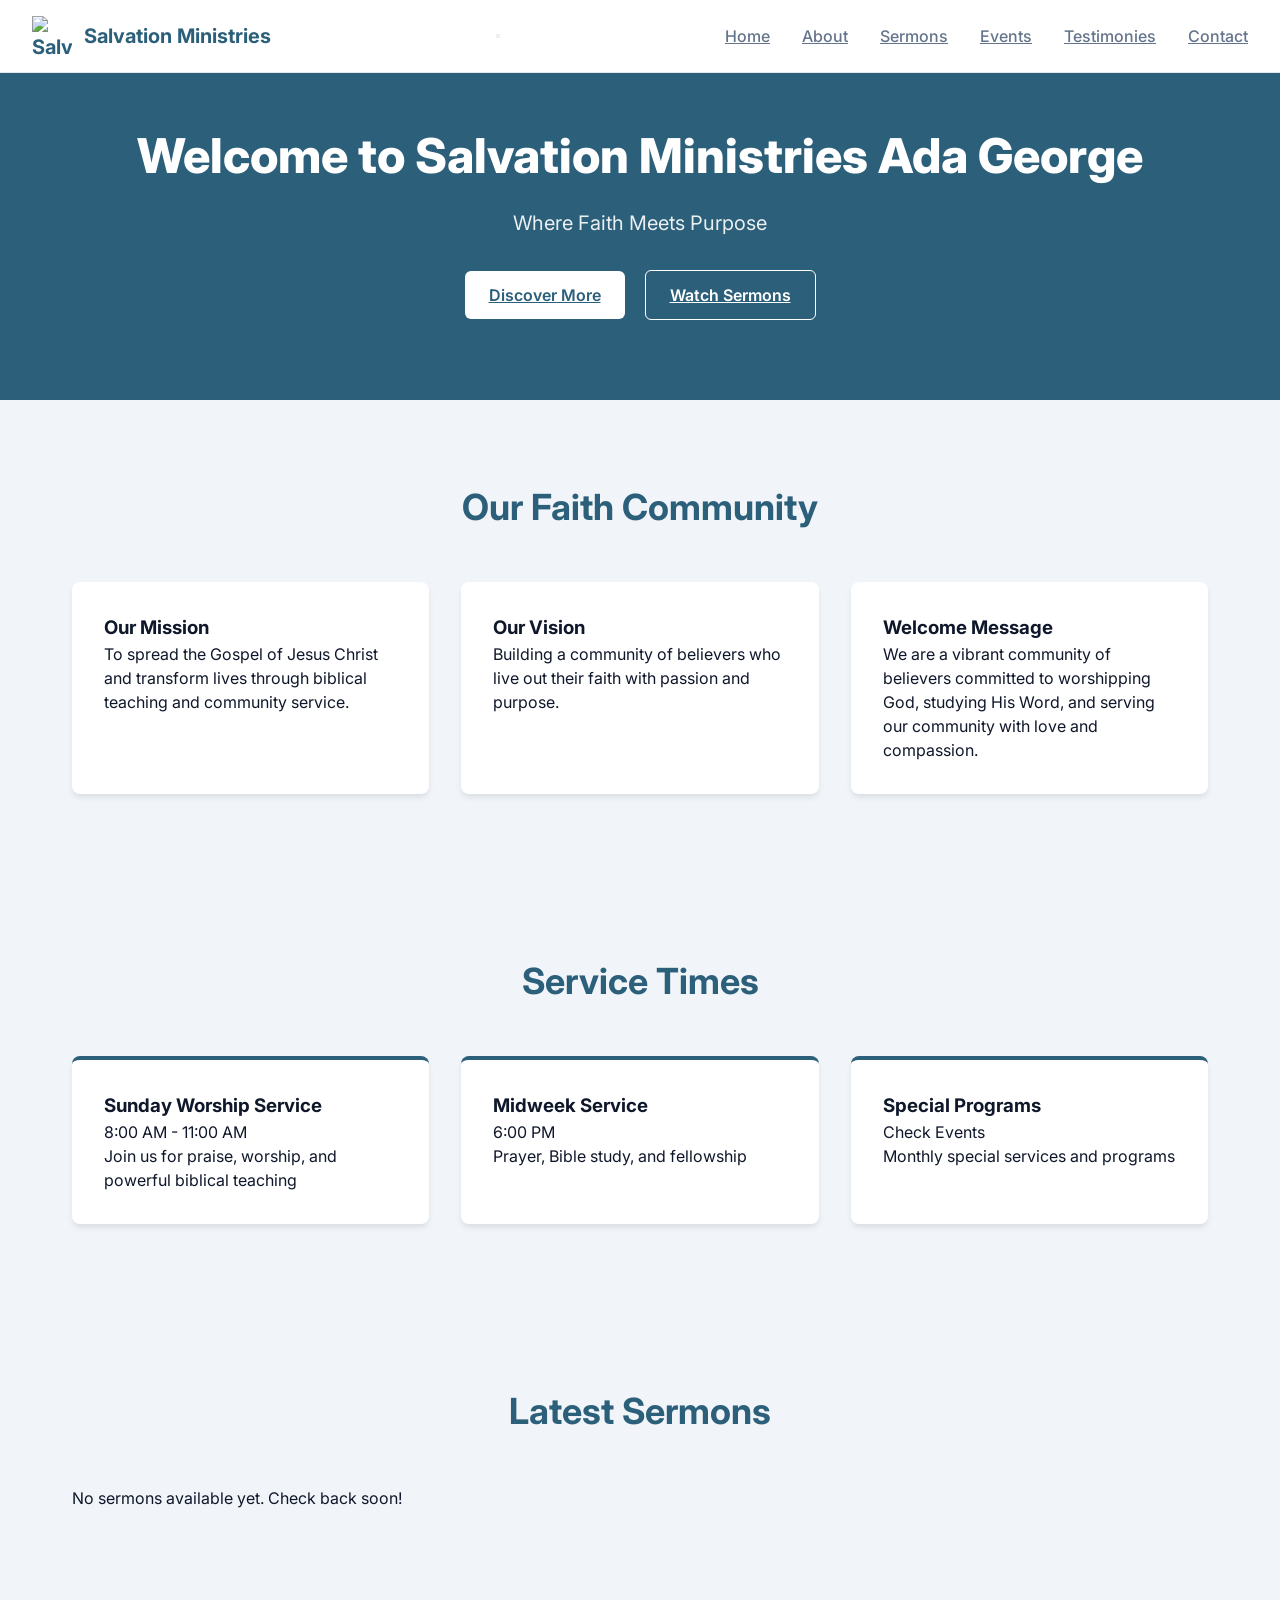
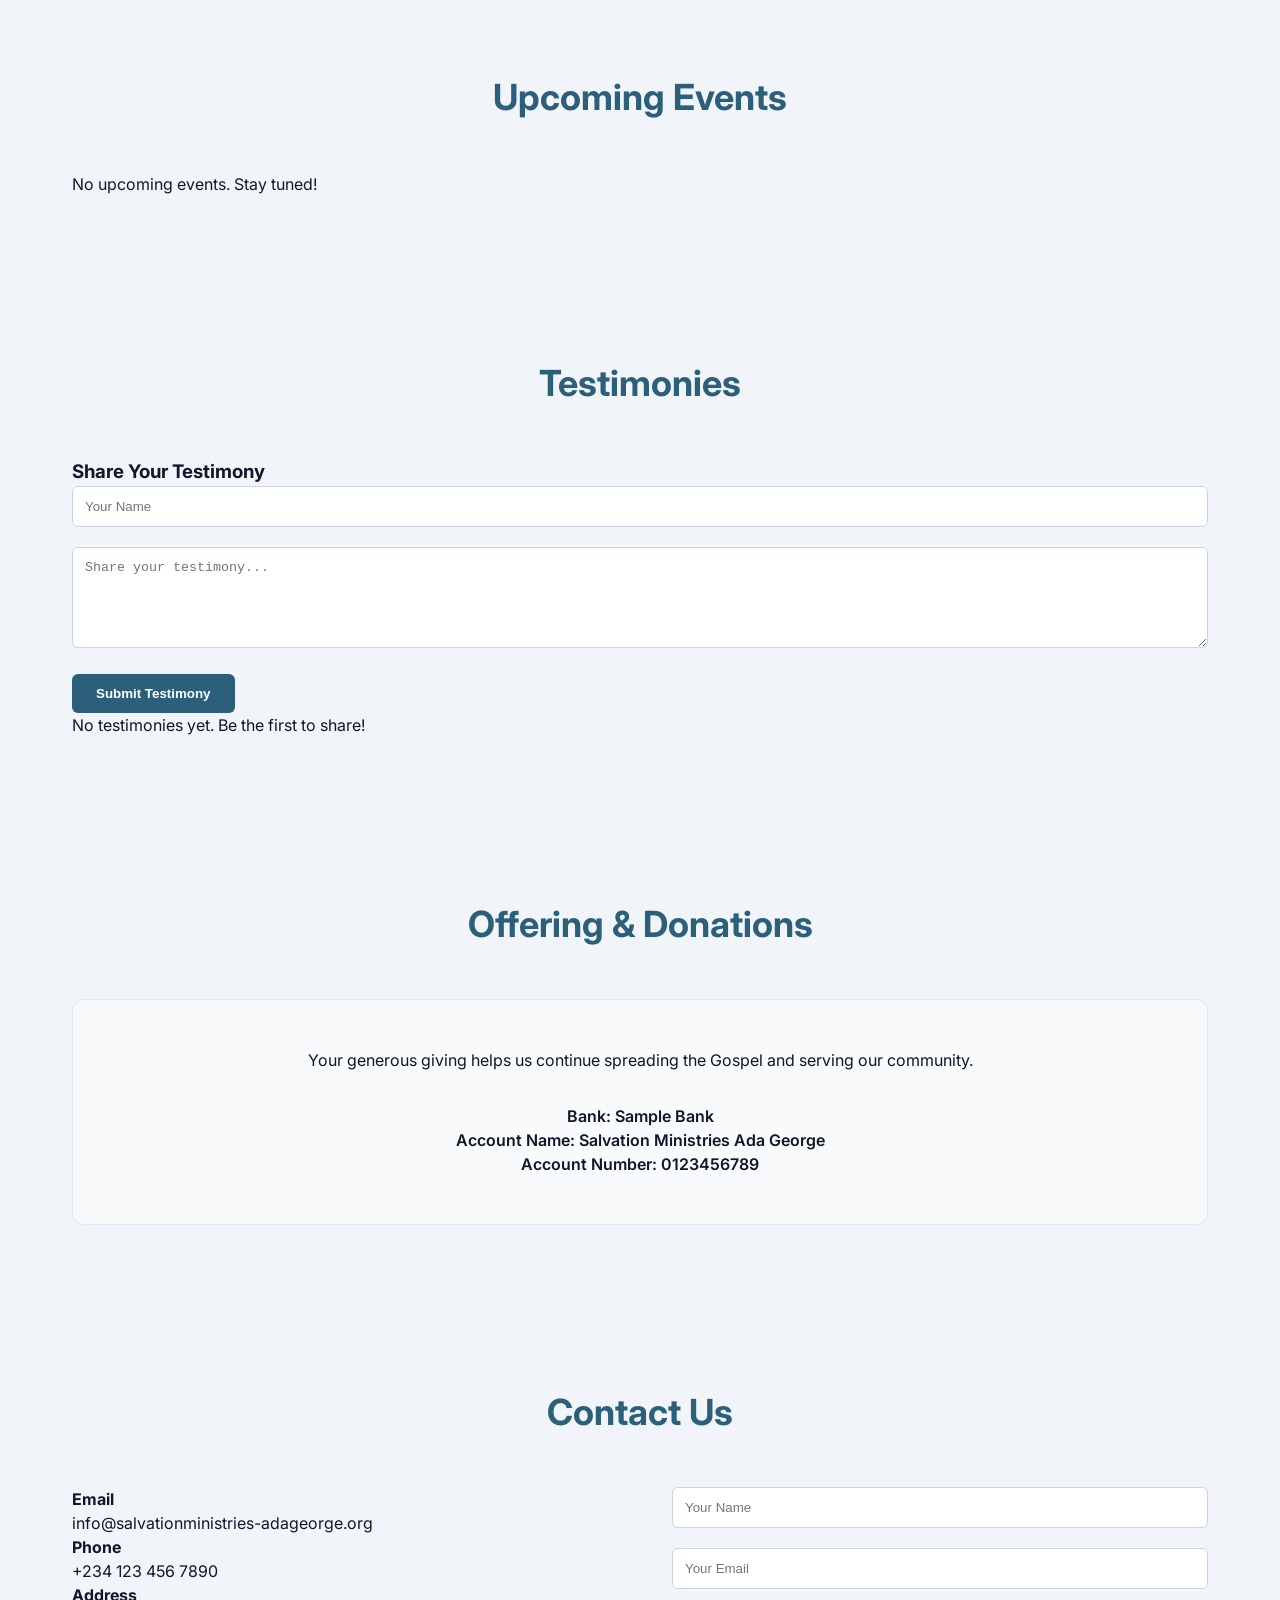
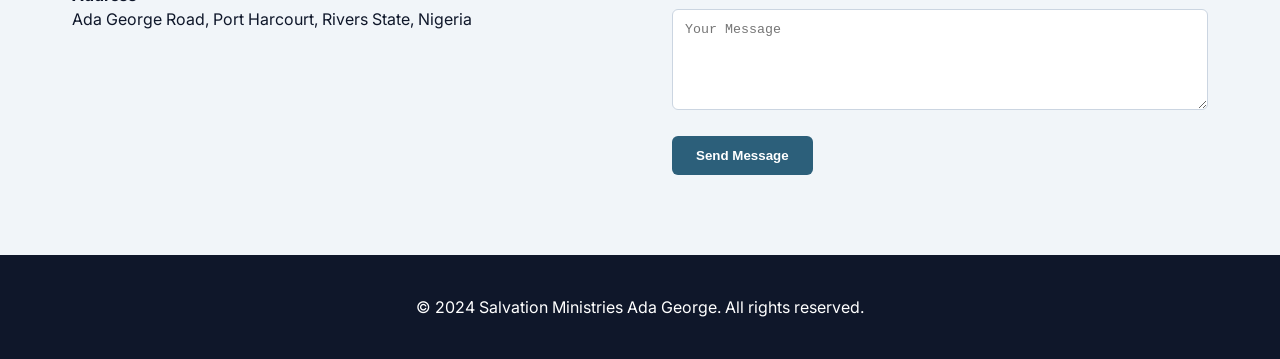
==== index.html @ 58d47867 "Add files via upload" ====
<!DOCTYPE html>
<html lang="en">
<head>
    <meta charset="UTF-8">
    <meta name="viewport" content="width=device-width, initial-scale=1.0">
    <title>Salvation Ministries Ada George</title>
    <link rel="icon" type="image/png" href="/mnt/user-data/uploads/1775217322747_image.png">
    <link rel="stylesheet" href="styles.css">
    <link rel="preconnect" href="https://fonts.googleapis.com">
    <link rel="preconnect" href="https://fonts.gstatic.com" crossorigin>
    <link href="https://fonts.googleapis.com/css2?family=Inter:wght@300;400;600;700;800;900&display=swap" rel="stylesheet">
</head>
<body>
    <!-- Navigation -->
    <nav class="navbar" id="navbar">
        <div class="nav-container">
            <div class="nav-logo">
                <img src="/mnt/user-data/uploads/1775217322747_image.png" alt="Salvation Ministries Logo">
                <span>Salvation Ministries</span>
            </div>
            <button class="nav-toggle" id="navToggle" aria-label="Toggle navigation">
                <span></span>
                <span></span>
                <span></span>
            </button>
            <ul class="nav-menu" id="navMenu">
                <li><a href="#home" class="nav-link">Home</a></li>
                <li><a href="#about" class="nav-link">About</a></li>
                <li><a href="#sermons" class="nav-link">Sermons</a></li>
                <li><a href="#events" class="nav-link">Events</a></li>
                <li><a href="#testimonies" class="nav-link">Testimonies</a></li>
                <li><a href="#contact" class="nav-link">Contact</a></li>
            </ul>
        </div>
    </nav>

    <!-- Hero Section -->
    <section class="hero" id="home">
        <div class="hero-content">
            <h1 class="hero-title" id="heroTitle">Welcome to Salvation Ministries Ada George</h1>
            <p class="hero-subtitle" id="heroSubtext">Where Faith Meets Purpose</p>
            <div class="hero-cta">
                <a href="#about" class="btn btn-primary">Discover More</a>
                <a href="#sermons" class="btn btn-secondary">Watch Sermons</a>
            </div>
        </div>
    </section>

    <!-- About Section -->
    <section class="about-section" id="about">
        <div class="container">
            <div class="section-header">
                <h2 class="section-title">Our Faith Community</h2>
            </div>
            <div class="about-grid">
                <div class="about-card">
                    <h3>Our Mission</h3>
                    <p id="missionText">To spread the Gospel of Jesus Christ and transform lives through biblical teaching and community service.</p>
                </div>
                <div class="about-card">
                    <h3>Our Vision</h3>
                    <p id="visionText">Building a community of believers who live out their faith with passion and purpose.</p>
                </div>
                <div class="about-card">
                    <h3>Welcome Message</h3>
                    <p id="welcomeText">We are a vibrant community of believers committed to worshipping God, studying His Word, and serving our community with love and compassion.</p>
                </div>
            </div>
        </div>
    </section>

    <!-- Service Times Section -->
    <section class="services-section">
        <div class="container">
            <div class="section-header">
                <h2 class="section-title">Service Times</h2>
            </div>
            <div class="services-grid">
                <div class="service-card" id="sundayService">
                    <h3 class="service-title">Sunday Worship Service</h3>
                    <div class="service-time">8:00 AM - 11:00 AM</div>
                    <p class="service-description">Join us for praise, worship, and powerful biblical teaching</p>
                </div>
                <div class="service-card" id="midweekService">
                    <h3 class="service-title">Midweek Service</h3>
                    <div class="service-time">6:00 PM</div>
                    <p class="service-description">Prayer, Bible study, and fellowship</p>
                </div>
                <div class="service-card" id="specialService">
                    <h3 class="service-title">Special Programs</h3>
                    <div class="service-time">Check Events</div>
                    <p class="service-description">Monthly special services and programs</p>
                </div>
            </div>
        </div>
    </section>

    <!-- Sermons Section -->
    <section class="sermons-section" id="sermons">
        <div class="container">
            <div class="section-header">
                <h2 class="section-title">Latest Sermons</h2>
            </div>
            <div class="sermons-grid" id="sermonsGrid">
                <div class="empty-state" id="sermonsEmpty">
                    <p>No sermons available yet. Check back soon!</p>
                </div>
            </div>
        </div>
    </section>

    <!-- Events Section -->
    <section class="events-section" id="events">
        <div class="container">
            <div class="section-header">
                <h2 class="section-title">Upcoming Events</h2>
            </div>
            <div class="events-grid" id="eventsGrid">
                <div class="empty-state" id="eventsEmpty">
                    <p>No upcoming events. Stay tuned!</p>
                </div>
            </div>
        </div>
    </section>

    <!-- Testimonies Section -->
    <section class="testimonies-section" id="testimonies">
        <div class="container">
            <div class="section-header">
                <h2 class="section-title">Testimonies</h2>
            </div>
            
            <div class="testimony-submit">
                <h3>Share Your Testimony</h3>
                <form id="testimonyForm" class="testimony-form">
                    <div class="form-group">
                        <input type="text" id="testimonyName" placeholder="Your Name" required>
                    </div>
                    <div class="form-group">
                        <textarea id="testimonyMessage" placeholder="Share your testimony..." rows="5" required></textarea>
                    </div>
                    <button type="submit" class="btn btn-primary" style="background: var(--primary-color); color: white;">Submit Testimony</button>
                </form>
                <div id="testimonyFeedback" class="form-feedback"></div>
            </div>

            <div class="testimonies-grid" id="testimoniesGrid">
                <div class="empty-state" id="testimoniesEmpty">
                    <p>No testimonies yet. Be the first to share!</p>
                </div>
            </div>
        </div>
    </section>

    <!-- Offering Section -->
    <section class="offering-section">
        <div class="container">
            <div class="section-header">
                <h2 class="section-title">Offering & Donations</h2>
            </div>
            <div class="offering-card">
                <p>Your generous giving helps us continue spreading the Gospel and serving our community.</p>
                <div id="offeringDetails" style="margin-top: 2rem; font-weight: 600;">
                    <p>Bank: <span id="offeringBank">Sample Bank</span></p>
                    <p>Account Name: <span id="offeringAccountName">Salvation Ministries Ada George</span></p>
                    <p>Account Number: <span id="offeringAccountNumber">0123456789</span></p>
                </div>
            </div>
        </div>
    </section>

    <!-- Contact Section -->
    <section class="contact-section" id="contact">
        <div class="container">
            <div class="section-header">
                <h2 class="section-title">Contact Us</h2>
            </div>
            <div class="contact-grid">
                <div class="contact-info">
                    <div class="contact-item">
                        <h4>Email</h4>
                        <p id="contactEmail">info@salvationministries-adageorge.org</p>
                    </div>
                    <div class="contact-item">
                        <h4>Phone</h4>
                        <p id="contactPhone">+234 123 456 7890</p>
                    </div>
                    <div class="contact-item">
                        <h4>Address</h4>
                        <p id="contactAddress">Ada George Road, Port Harcourt, Rivers State, Nigeria</p>
                    </div>
                </div>
                <div class="contact-form-wrapper">
                    <form id="contactForm" class="contact-form">
                        <div class="form-group">
                            <input type="text" id="contactName" placeholder="Your Name" required>
                        </div>
                        <div class="form-group">
                            <input type="email" id="contactEmailInput" placeholder="Your Email" required>
                        </div>
                        <div class="form-group">
                            <textarea id="contactMessage" placeholder="Your Message" rows="5" required></textarea>
                        </div>
                        <button type="submit" class="btn btn-primary" style="background: var(--primary-color); color: white;">Send Message</button>
                    </form>
                    <div id="contactFeedback" class="form-feedback"></div>
                </div>
            </div>
        </div>
    </section>

    <!-- Footer -->
    <footer class="footer">
        <div class="container">
            <p>&copy; 2024 Salvation Ministries Ada George. All rights reserved.</p>
        </div>
    </footer>

    <!-- Firebase SDK -->
    <script src="https://www.gstatic.com/firebasejs/9.22.0/firebase-app-compat.js"></script>
    <script src="https://www.gstatic.com/firebasejs/9.22.0/firebase-firestore-compat.js"></script>
    
    <!-- App Scripts -->
    <script src="firebase-config.js"></script>
    <script src="app.js"></script>
</body>
</html>
---- styles.css ----
/* ========================================
   Salvation Ministries Ada George - Modern Styles
   Clean, professional design with solid colors and clear typography
   ======================================== */

:root {
    --primary-color: #2c5f7a;
    --secondary-color: #d946ef;
    --accent-color: #6366f1;
    --text-dark: #0f172a;
    --text-light: #f8fafc;
    --bg-light: #f1f5f9;
    --bg-white: #ffffff;
    --bg-card: #ffffff;
    --shadow-sm: 0 1px 2px 0 rgba(0, 0, 0, 0.05);
    --shadow-md: 0 4px 6px -1px rgba(0, 0, 0, 0.1);
    --shadow-lg: 0 10px 15px -3px rgba(0, 0, 0, 0.1);
    --transition: all 0.2s ease-in-out;
    
    /* Typography */
    --font-display: 'Inter', sans-serif;
    --font-body: 'Inter', sans-serif;
    
    /* Spacing */
    --spacing-xs: 0.5rem;
    --spacing-sm: 1rem;
    --spacing-md: 1.5rem;
    --spacing-lg: 2rem;
    --spacing-xl: 3rem;
    --spacing-2xl: 4rem;
}

/* Dark Mode Variables */
body.dark-mode {
    --text-dark: #f8fafc;
    --text-light: #0f172a;
    --bg-light: #0f172a;
    --bg-white: #1e293b;
    --bg-card: #1e293b;
}

* {
    margin: 0;
    padding: 0;
    box-sizing: border-box;
}

html {
    scroll-behavior: smooth;
}

body {
    font-family: var(--font-body);
    color: var(--text-dark);
    background: var(--bg-light);
    line-height: 1.5;
}

.container {
    max-width: 1200px;
    margin: 0 auto;
    padding: 0 var(--spacing-lg);
}

/* Navigation */
.navbar {
    position: fixed;
    top: 0;
    left: 0;
    right: 0;
    background: var(--bg-white);
    border-bottom: 1px solid #e2e8f0;
    z-index: 1000;
}

.nav-container {
    display: flex;
    justify-content: space-between;
    align-items: center;
    padding: 1rem var(--spacing-lg);
}

.nav-logo {
    display: flex;
    align-items: center;
    gap: 0.75rem;
    font-weight: 700;
    font-size: 1.25rem;
    color: var(--primary-color);
}

.nav-logo img {
    width: 40px;
    height: 40px;
}

.nav-menu {
    display: flex;
    list-style: none;
    gap: 2rem;
}

.nav-link {
    font-weight: 500;
    color: #64748b;
    transition: var(--transition);
}

.nav-link:hover {
    color: var(--primary-color);
}

/* Hero Section */
.hero {
    padding: 120px 0 80px;
    background: var(--primary-color);
    color: white;
    text-align: center;
}

.hero-title {
    font-size: 3rem;
    font-weight: 800;
    margin-bottom: 1rem;
}

.hero-subtitle {
    font-size: 1.25rem;
    opacity: 0.9;
    margin-bottom: 2rem;
}

.btn {
    display: inline-block;
    padding: 0.75rem 1.5rem;
    border-radius: 6px;
    font-weight: 600;
    cursor: pointer;
    transition: var(--transition);
    border: none;
}

.btn-primary {
    background: white;
    color: var(--primary-color);
}

.btn-secondary {
    background: transparent;
    border: 1px solid white;
    color: white;
    margin-left: 1rem;
}

/* Sections */
section {
    padding: 80px 0;
}

.section-header {
    text-align: center;
    margin-bottom: 3rem;
}

.section-title {
    font-size: 2.25rem;
    font-weight: 700;
    color: var(--primary-color);
}

.about-grid, .services-grid, .sermons-grid, .events-grid, .testimonies-grid {
    display: grid;
    grid-template-columns: repeat(auto-fit, minmax(300px, 1fr));
    gap: 2rem;
}

.about-card, .service-card, .sermon-card, .event-card, .testimony-card {
    background: var(--bg-white);
    padding: 2rem;
    border-radius: 8px;
    box-shadow: var(--shadow-md);
}

.service-card {
    border-top: 4px solid var(--primary-color);
}

.sermon-video {
    position: relative;
    padding-bottom: 56.25%;
    height: 0;
    margin-bottom: 1rem;
}

.sermon-video iframe {
    position: absolute;
    top: 0;
    left: 0;
    width: 100%;
    height: 100%;
    border-radius: 4px;
}

.offering-card {
    background: #f8fafc;
    border: 1px solid #e2e8f0;
    padding: 3rem;
    border-radius: 12px;
    text-align: center;
}

.contact-grid {
    display: grid;
    grid-template-columns: 1fr 1fr;
    gap: 4rem;
}

.form-group {
    margin-bottom: 1.25rem;
}

.form-group input, .form-group textarea {
    width: 100%;
    padding: 0.75rem;
    border: 1px solid #cbd5e1;
    border-radius: 6px;
}

.footer {
    padding: 40px 0;
    background: #0f172a;
    color: white;
    text-align: center;
}

@media (max-width: 768px) {
    .contact-grid {
        grid-template-columns: 1fr;
    }
    .hero-title {
        font-size: 2rem;
    }
}
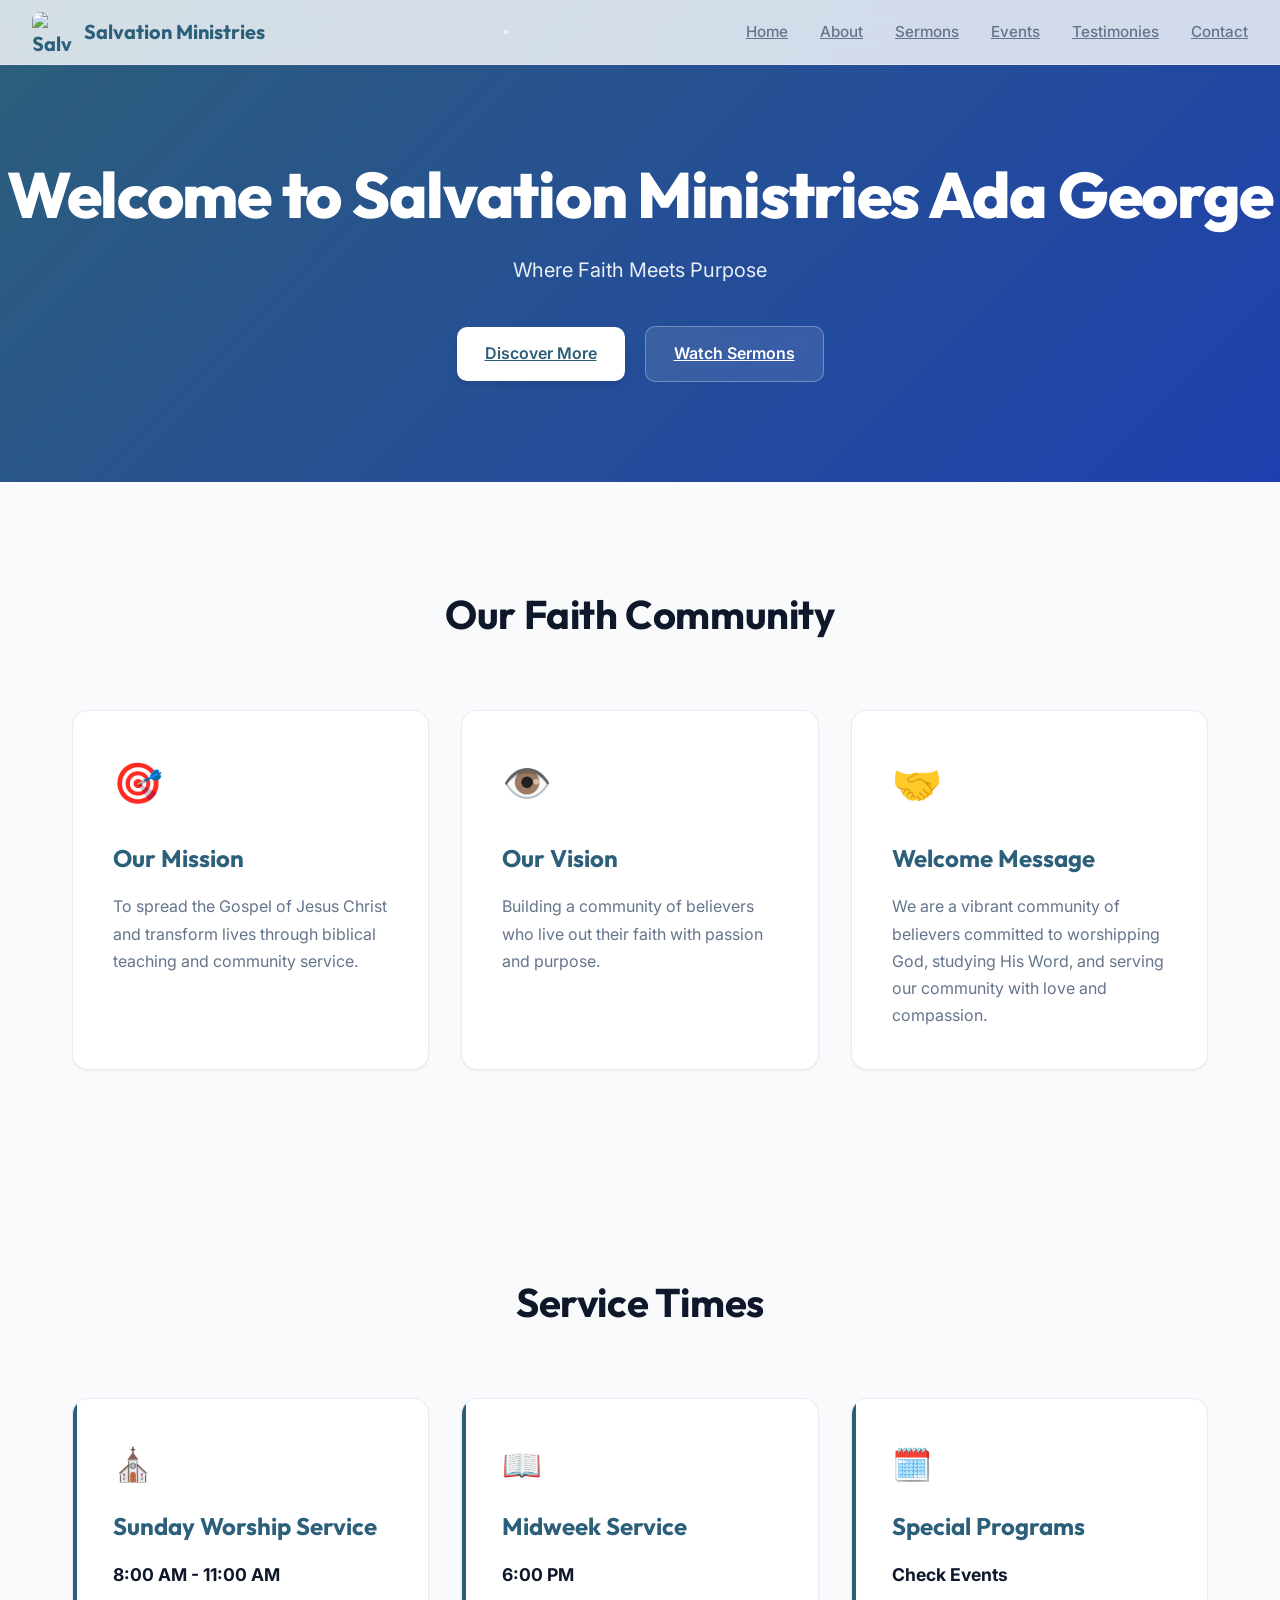
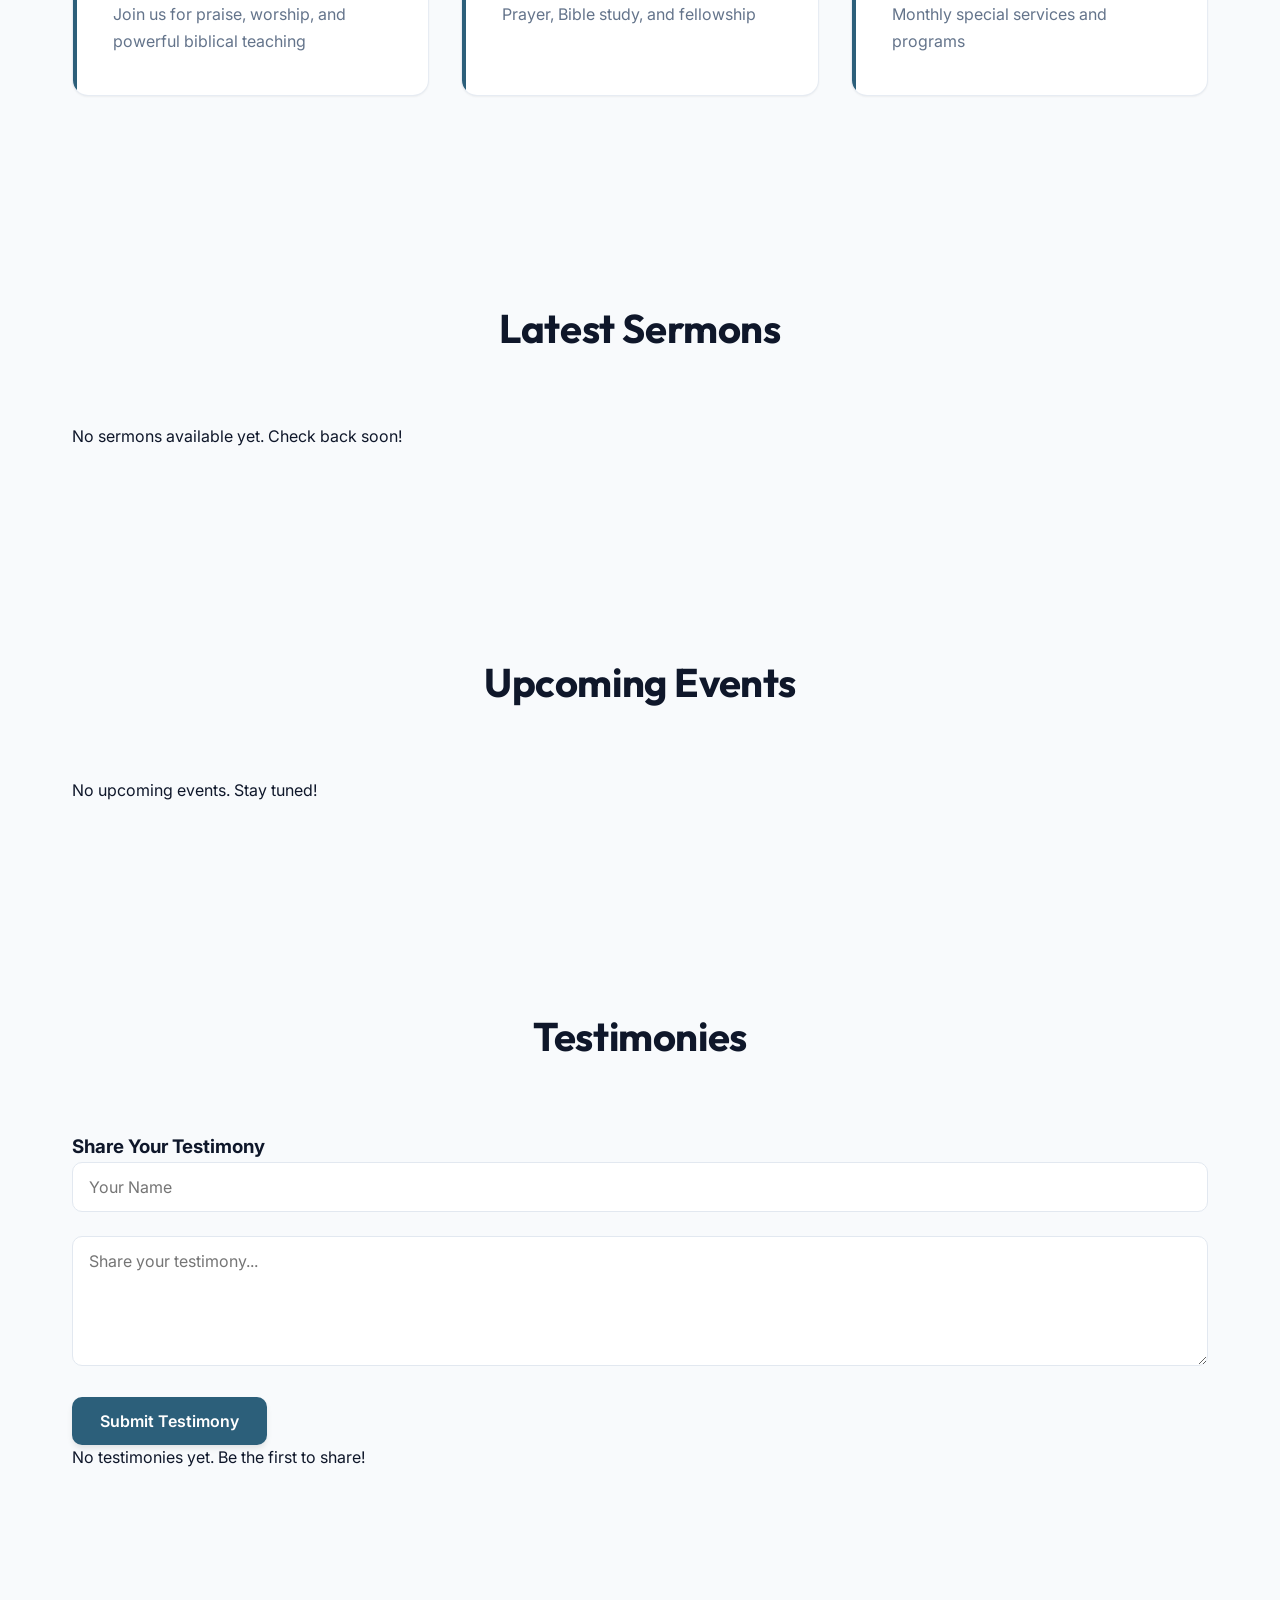
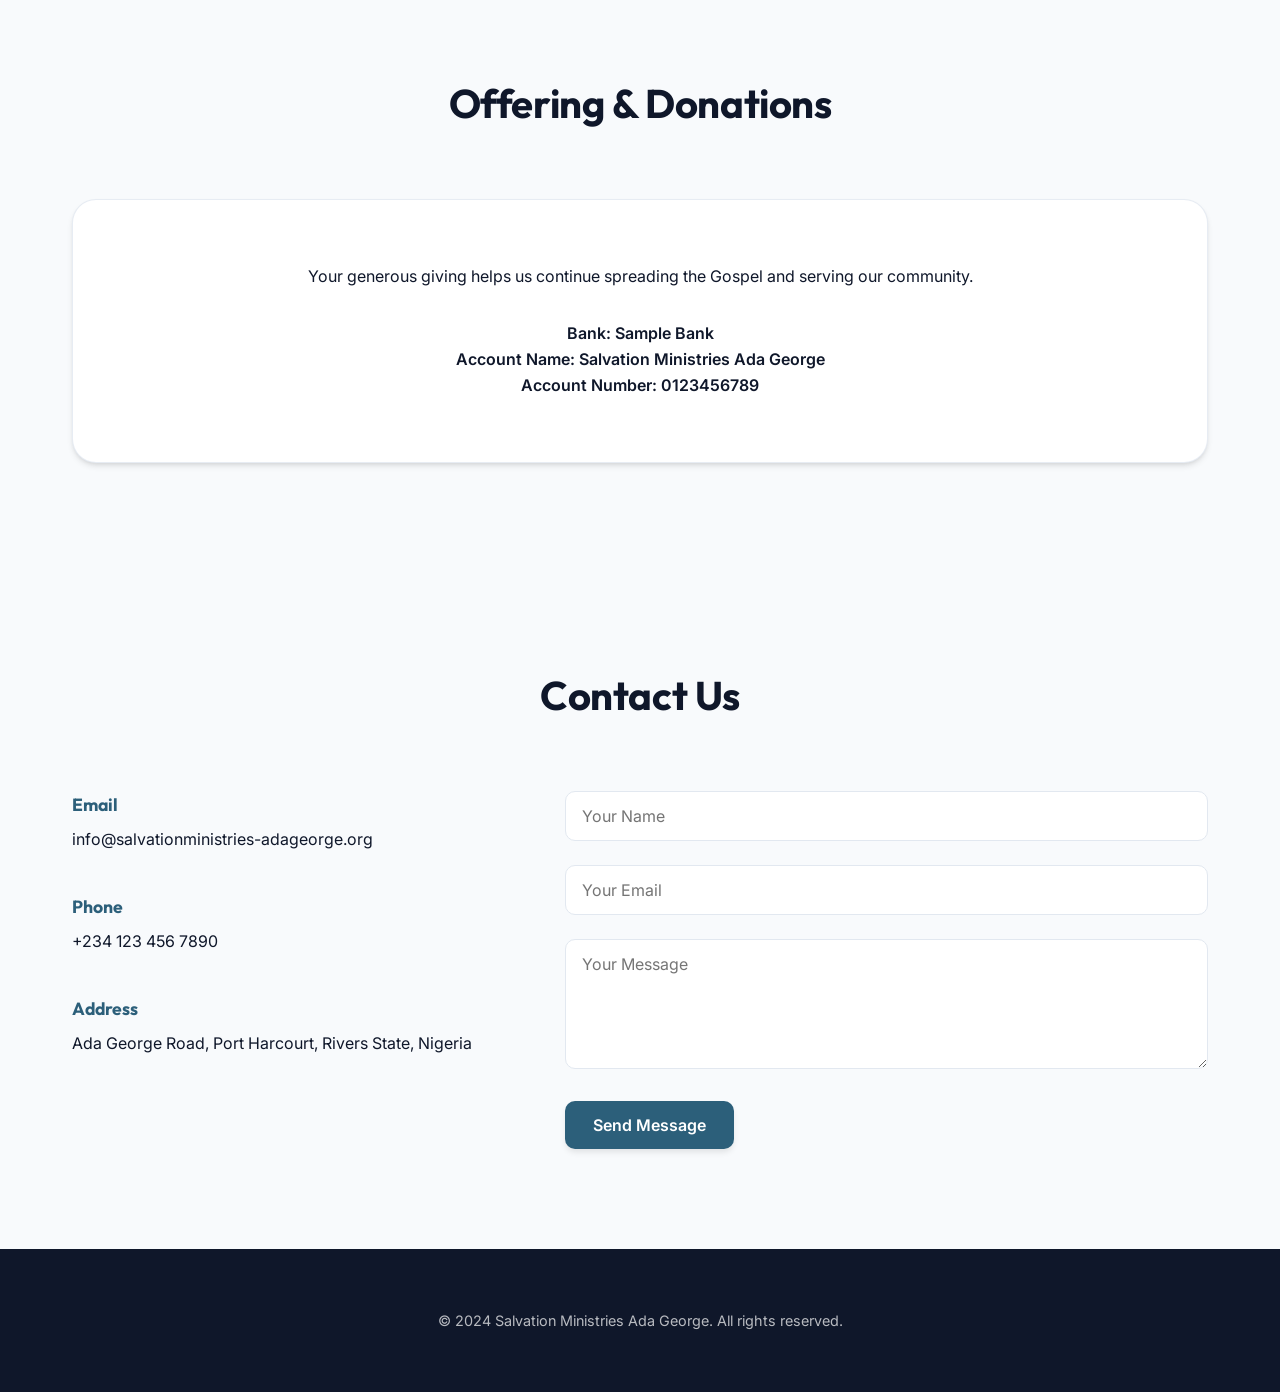
==== commit 644607e8: "Add files via upload" ====
--- a/index.html
+++ b/index.html
@@ -54,14 +54,17 @@
             </div>
             <div class="about-grid">
                 <div class="about-card">
+                    <div style="font-size: 2.5rem; margin-bottom: 1.5rem; color: var(--primary-color);">🎯</div>
                     <h3>Our Mission</h3>
                     <p id="missionText">To spread the Gospel of Jesus Christ and transform lives through biblical teaching and community service.</p>
                 </div>
                 <div class="about-card">
+                    <div style="font-size: 2.5rem; margin-bottom: 1.5rem; color: var(--primary-color);">👁️</div>
                     <h3>Our Vision</h3>
                     <p id="visionText">Building a community of believers who live out their faith with passion and purpose.</p>
                 </div>
                 <div class="about-card">
+                    <div style="font-size: 2.5rem; margin-bottom: 1.5rem; color: var(--primary-color);">🤝</div>
                     <h3>Welcome Message</h3>
                     <p id="welcomeText">We are a vibrant community of believers committed to worshipping God, studying His Word, and serving our community with love and compassion.</p>
                 </div>
@@ -77,16 +80,19 @@
             </div>
             <div class="services-grid">
                 <div class="service-card" id="sundayService">
+                    <div style="font-size: 2rem; margin-bottom: 1rem;">⛪</div>
                     <h3 class="service-title">Sunday Worship Service</h3>
                     <div class="service-time">8:00 AM - 11:00 AM</div>
                     <p class="service-description">Join us for praise, worship, and powerful biblical teaching</p>
                 </div>
                 <div class="service-card" id="midweekService">
+                    <div style="font-size: 2rem; margin-bottom: 1rem;">📖</div>
                     <h3 class="service-title">Midweek Service</h3>
                     <div class="service-time">6:00 PM</div>
                     <p class="service-description">Prayer, Bible study, and fellowship</p>
                 </div>
                 <div class="service-card" id="specialService">
+                    <div style="font-size: 2rem; margin-bottom: 1rem;">🗓️</div>
                     <h3 class="service-title">Special Programs</h3>
                     <div class="service-time">Check Events</div>
                     <p class="service-description">Monthly special services and programs</p>
@@ -101,11 +107,10 @@
             <div class="section-header">
                 <h2 class="section-title">Latest Sermons</h2>
             </div>
-            <div class="sermons-grid" id="sermonsGrid">
-                <div class="empty-state" id="sermonsEmpty">
-                    <p>No sermons available yet. Check back soon!</p>
-                </div>
-            </div>
+            <div class="empty-state" id="sermonsEmpty">
+                <p>No sermons available yet. Check back soon!</p>
+            </div>
+            <div class="sermons-grid" id="sermonsGrid"></div>
         </div>
     </section>
 
@@ -115,11 +120,10 @@
             <div class="section-header">
                 <h2 class="section-title">Upcoming Events</h2>
             </div>
-            <div class="events-grid" id="eventsGrid">
-                <div class="empty-state" id="eventsEmpty">
-                    <p>No upcoming events. Stay tuned!</p>
-                </div>
-            </div>
+            <div class="empty-state" id="eventsEmpty">
+                <p>No upcoming events. Stay tuned!</p>
+            </div>
+            <div class="events-grid" id="eventsGrid"></div>
         </div>
     </section>
 
@@ -144,11 +148,10 @@
                 <div id="testimonyFeedback" class="form-feedback"></div>
             </div>
 
-            <div class="testimonies-grid" id="testimoniesGrid">
-                <div class="empty-state" id="testimoniesEmpty">
-                    <p>No testimonies yet. Be the first to share!</p>
-                </div>
-            </div>
+            <div class="empty-state" id="testimoniesEmpty">
+                <p>No testimonies yet. Be the first to share!</p>
+            </div>
+            <div class="testimonies-grid" id="testimoniesGrid"></div>
         </div>
     </section>
 
--- a/styles.css
+++ b/styles.css
@@ -1,24 +1,22 @@
-/* ========================================
-   Salvation Ministries Ada George - Modern Styles
-   Clean, professional design with solid colors and clear typography
-   ======================================== */
+@import url('https://fonts.googleapis.com/css2?family=Inter:wght@400;500;600;700&family=Outfit:wght@500;600;700;800&display=swap');
 
 :root {
     --primary-color: #2c5f7a;
     --secondary-color: #d946ef;
     --accent-color: #6366f1;
     --text-dark: #0f172a;
+    --text-muted: #64748b;
     --text-light: #f8fafc;
-    --bg-light: #f1f5f9;
+    --bg-light: #f8fafc;
     --bg-white: #ffffff;
     --bg-card: #ffffff;
     --shadow-sm: 0 1px 2px 0 rgba(0, 0, 0, 0.05);
-    --shadow-md: 0 4px 6px -1px rgba(0, 0, 0, 0.1);
-    --shadow-lg: 0 10px 15px -3px rgba(0, 0, 0, 0.1);
-    --transition: all 0.2s ease-in-out;
+    --shadow-md: 0 4px 6px -1px rgba(0, 0, 0, 0.1), 0 2px 4px -2px rgba(0, 0, 0, 0.1);
+    --shadow-lg: 0 10px 15px -3px rgba(0, 0, 0, 0.1), 0 4px 6px -4px rgba(0, 0, 0, 0.1);
+    --transition: all 0.2s cubic-bezier(0.4, 0, 0.2, 1);
     
     /* Typography */
-    --font-display: 'Inter', sans-serif;
+    --font-display: 'Outfit', sans-serif;
     --font-body: 'Inter', sans-serif;
     
     /* Spacing */
@@ -33,6 +31,7 @@
 /* Dark Mode Variables */
 body.dark-mode {
     --text-dark: #f8fafc;
+    --text-muted: #94a3b8;
     --text-light: #0f172a;
     --bg-light: #0f172a;
     --bg-white: #1e293b;
@@ -53,7 +52,8 @@
     font-family: var(--font-body);
     color: var(--text-dark);
     background: var(--bg-light);
-    line-height: 1.5;
+    line-height: 1.6;
+    -webkit-font-smoothing: antialiased;
 }
 
 .container {
@@ -68,22 +68,30 @@
     top: 0;
     left: 0;
     right: 0;
-    background: var(--bg-white);
-    border-bottom: 1px solid #e2e8f0;
+    background: rgba(255, 255, 255, 0.8);
+    backdrop-filter: blur(12px);
+    -webkit-backdrop-filter: blur(12px);
+    border-bottom: 1px solid rgba(226, 232, 240, 0.8);
     z-index: 1000;
+}
+
+body.dark-mode .navbar {
+    background: rgba(30, 41, 59, 0.8);
+    border-bottom-color: rgba(51, 65, 85, 0.8);
 }
 
 .nav-container {
     display: flex;
     justify-content: space-between;
     align-items: center;
-    padding: 1rem var(--spacing-lg);
+    padding: 0.75rem var(--spacing-lg);
 }
 
 .nav-logo {
     display: flex;
     align-items: center;
     gap: 0.75rem;
+    font-family: var(--font-display);
     font-weight: 700;
     font-size: 1.25rem;
     color: var(--primary-color);
@@ -92,6 +100,7 @@
 .nav-logo img {
     width: 40px;
     height: 40px;
+    border-radius: 8px;
 }
 
 .nav-menu {
@@ -102,8 +111,9 @@
 
 .nav-link {
     font-weight: 500;
-    color: #64748b;
+    color: var(--text-muted);
     transition: var(--transition);
+    font-size: 0.95rem;
 }
 
 .nav-link:hover {
@@ -112,84 +122,174 @@
 
 /* Hero Section */
 .hero {
-    padding: 120px 0 80px;
-    background: var(--primary-color);
+    padding: 160px 0 100px;
+    background: linear-gradient(135deg, var(--primary-color) 0%, #1e40af 100%);
     color: white;
     text-align: center;
+    position: relative;
+    overflow: hidden;
+}
+
+.hero::after {
+    content: '';
+    position: absolute;
+    top: 0;
+    left: 0;
+    right: 0;
+    bottom: 0;
+    background: url('https://www.transparenttextures.com/patterns/cubes.png');
+    opacity: 0.05;
+    pointer-events: none;
 }
 
 .hero-title {
-    font-size: 3rem;
+    font-family: var(--font-display);
+    font-size: clamp(2.5rem, 5vw, 4rem);
     font-weight: 800;
-    margin-bottom: 1rem;
+    margin-bottom: 1.5rem;
+    letter-spacing: -0.02em;
+    line-height: 1.1;
 }
 
 .hero-subtitle {
     font-size: 1.25rem;
     opacity: 0.9;
-    margin-bottom: 2rem;
+    margin-bottom: 2.5rem;
+    max-width: 600px;
+    margin-left: auto;
+    margin-right: auto;
+    font-weight: 400;
 }
 
 .btn {
-    display: inline-block;
-    padding: 0.75rem 1.5rem;
-    border-radius: 6px;
+    display: inline-flex;
+    align-items: center;
+    justify-content: center;
+    padding: 0.875rem 1.75rem;
+    border-radius: 10px;
     font-weight: 600;
     cursor: pointer;
     transition: var(--transition);
     border: none;
+    font-family: var(--font-body);
+    font-size: 1rem;
 }
 
 .btn-primary {
     background: white;
     color: var(--primary-color);
+    box-shadow: 0 4px 6px -1px rgba(0, 0, 0, 0.1);
+}
+
+.btn-primary:hover {
+    transform: translateY(-2px);
+    box-shadow: 0 10px 15px -3px rgba(0, 0, 0, 0.1);
 }
 
 .btn-secondary {
-    background: transparent;
-    border: 1px solid white;
+    background: rgba(255, 255, 255, 0.1);
+    backdrop-filter: blur(4px);
+    border: 1px solid rgba(255, 255, 255, 0.3);
     color: white;
     margin-left: 1rem;
 }
 
+.btn-secondary:hover {
+    background: rgba(255, 255, 255, 0.2);
+    transform: translateY(-2px);
+}
+
 /* Sections */
 section {
-    padding: 80px 0;
+    padding: 100px 0;
 }
 
 .section-header {
     text-align: center;
-    margin-bottom: 3rem;
+    margin-bottom: 4rem;
 }
 
 .section-title {
-    font-size: 2.25rem;
-    font-weight: 700;
-    color: var(--primary-color);
+    font-family: var(--font-display);
+    font-size: 2.5rem;
+    font-weight: 700;
+    color: var(--text-dark);
+    letter-spacing: -0.01em;
 }
 
 .about-grid, .services-grid, .sermons-grid, .events-grid, .testimonies-grid {
     display: grid;
-    grid-template-columns: repeat(auto-fit, minmax(300px, 1fr));
+    grid-template-columns: repeat(auto-fit, minmax(320px, 1fr));
     gap: 2rem;
 }
 
 .about-card, .service-card, .sermon-card, .event-card, .testimony-card {
-    background: var(--bg-white);
-    padding: 2rem;
-    border-radius: 8px;
-    box-shadow: var(--shadow-md);
+    background: var(--bg-card);
+    padding: 2.5rem;
+    border-radius: 16px;
+    box-shadow: var(--shadow-sm);
+    border: 1px solid rgba(226, 232, 240, 0.8);
+    transition: var(--transition);
+}
+
+body.dark-mode .about-card, 
+body.dark-mode .service-card, 
+body.dark-mode .sermon-card, 
+body.dark-mode .event-card, 
+body.dark-mode .testimony-card {
+    border-color: rgba(51, 65, 85, 0.8);
+}
+
+.about-card:hover, .service-card:hover, .sermon-card:hover, .event-card:hover, .testimony-card:hover {
+    transform: translateY(-4px);
+    box-shadow: var(--shadow-lg);
+    border-color: var(--primary-color);
+}
+
+.about-card h3, .service-card h3, .sermon-card h3, .event-card h3, .testimony-card h3 {
+    font-family: var(--font-display);
+    font-size: 1.5rem;
+    font-weight: 700;
+    margin-bottom: 1rem;
+    color: var(--primary-color);
+}
+
+.about-card p, .service-card p, .sermon-card p, .event-card p, .testimony-card p {
+    color: var(--text-muted);
+    font-size: 1rem;
+    line-height: 1.7;
 }
 
 .service-card {
-    border-top: 4px solid var(--primary-color);
+    position: relative;
+    overflow: hidden;
+}
+
+.service-card::before {
+    content: '';
+    position: absolute;
+    top: 0;
+    left: 0;
+    width: 4px;
+    height: 100%;
+    background: var(--primary-color);
+}
+
+.service-time {
+    font-weight: 700;
+    color: var(--text-dark);
+    margin-bottom: 0.75rem;
+    display: block;
+    font-size: 1.1rem;
 }
 
 .sermon-video {
     position: relative;
     padding-bottom: 56.25%;
     height: 0;
-    margin-bottom: 1rem;
+    margin-bottom: 1.5rem;
+    border-radius: 12px;
+    overflow: hidden;
 }
 
 .sermon-video iframe {
@@ -198,46 +298,99 @@
     left: 0;
     width: 100%;
     height: 100%;
-    border-radius: 4px;
+    border: none;
 }
 
 .offering-card {
-    background: #f8fafc;
-    border: 1px solid #e2e8f0;
-    padding: 3rem;
-    border-radius: 12px;
+    background: var(--bg-card);
+    border: 1px solid rgba(226, 232, 240, 0.8);
+    padding: 4rem;
+    border-radius: 24px;
     text-align: center;
+    box-shadow: var(--shadow-md);
 }
 
 .contact-grid {
     display: grid;
-    grid-template-columns: 1fr 1fr;
+    grid-template-columns: 1fr 1.5fr;
     gap: 4rem;
 }
 
+.contact-item {
+    margin-bottom: 2.5rem;
+}
+
+.contact-item h4 {
+    font-family: var(--font-display);
+    font-size: 1.1rem;
+    font-weight: 700;
+    margin-bottom: 0.5rem;
+    color: var(--primary-color);
+}
+
 .form-group {
-    margin-bottom: 1.25rem;
+    margin-bottom: 1.5rem;
+}
+
+.form-group label {
+    display: block;
+    font-size: 0.9rem;
+    font-weight: 600;
+    margin-bottom: 0.5rem;
+    color: var(--text-dark);
 }
 
 .form-group input, .form-group textarea {
     width: 100%;
-    padding: 0.75rem;
-    border: 1px solid #cbd5e1;
-    border-radius: 6px;
+    padding: 0.875rem 1rem;
+    border: 1px solid #e2e8f0;
+    border-radius: 10px;
+    font-family: var(--font-body);
+    font-size: 1rem;
+    transition: var(--transition);
+    background: var(--bg-white);
+    color: var(--text-dark);
+}
+
+body.dark-mode .form-group input, 
+body.dark-mode .form-group textarea {
+    border-color: #334155;
+}
+
+.form-group input:focus, .form-group textarea:focus {
+    outline: none;
+    border-color: var(--primary-color);
+    box-shadow: 0 0 0 4px rgba(44, 95, 122, 0.1);
 }
 
 .footer {
-    padding: 40px 0;
+    padding: 60px 0;
     background: #0f172a;
     color: white;
     text-align: center;
 }
 
-@media (max-width: 768px) {
+.footer p {
+    opacity: 0.7;
+    font-size: 0.9rem;
+}
+
+@media (max-width: 968px) {
     .contact-grid {
         grid-template-columns: 1fr;
+        gap: 3rem;
     }
+}
+
+@media (max-width: 768px) {
     .hero-title {
+        font-size: 2.5rem;
+    }
+    .section-title {
         font-size: 2rem;
     }
-}
+    .nav-menu {
+        display: none;
+    }
+}
+
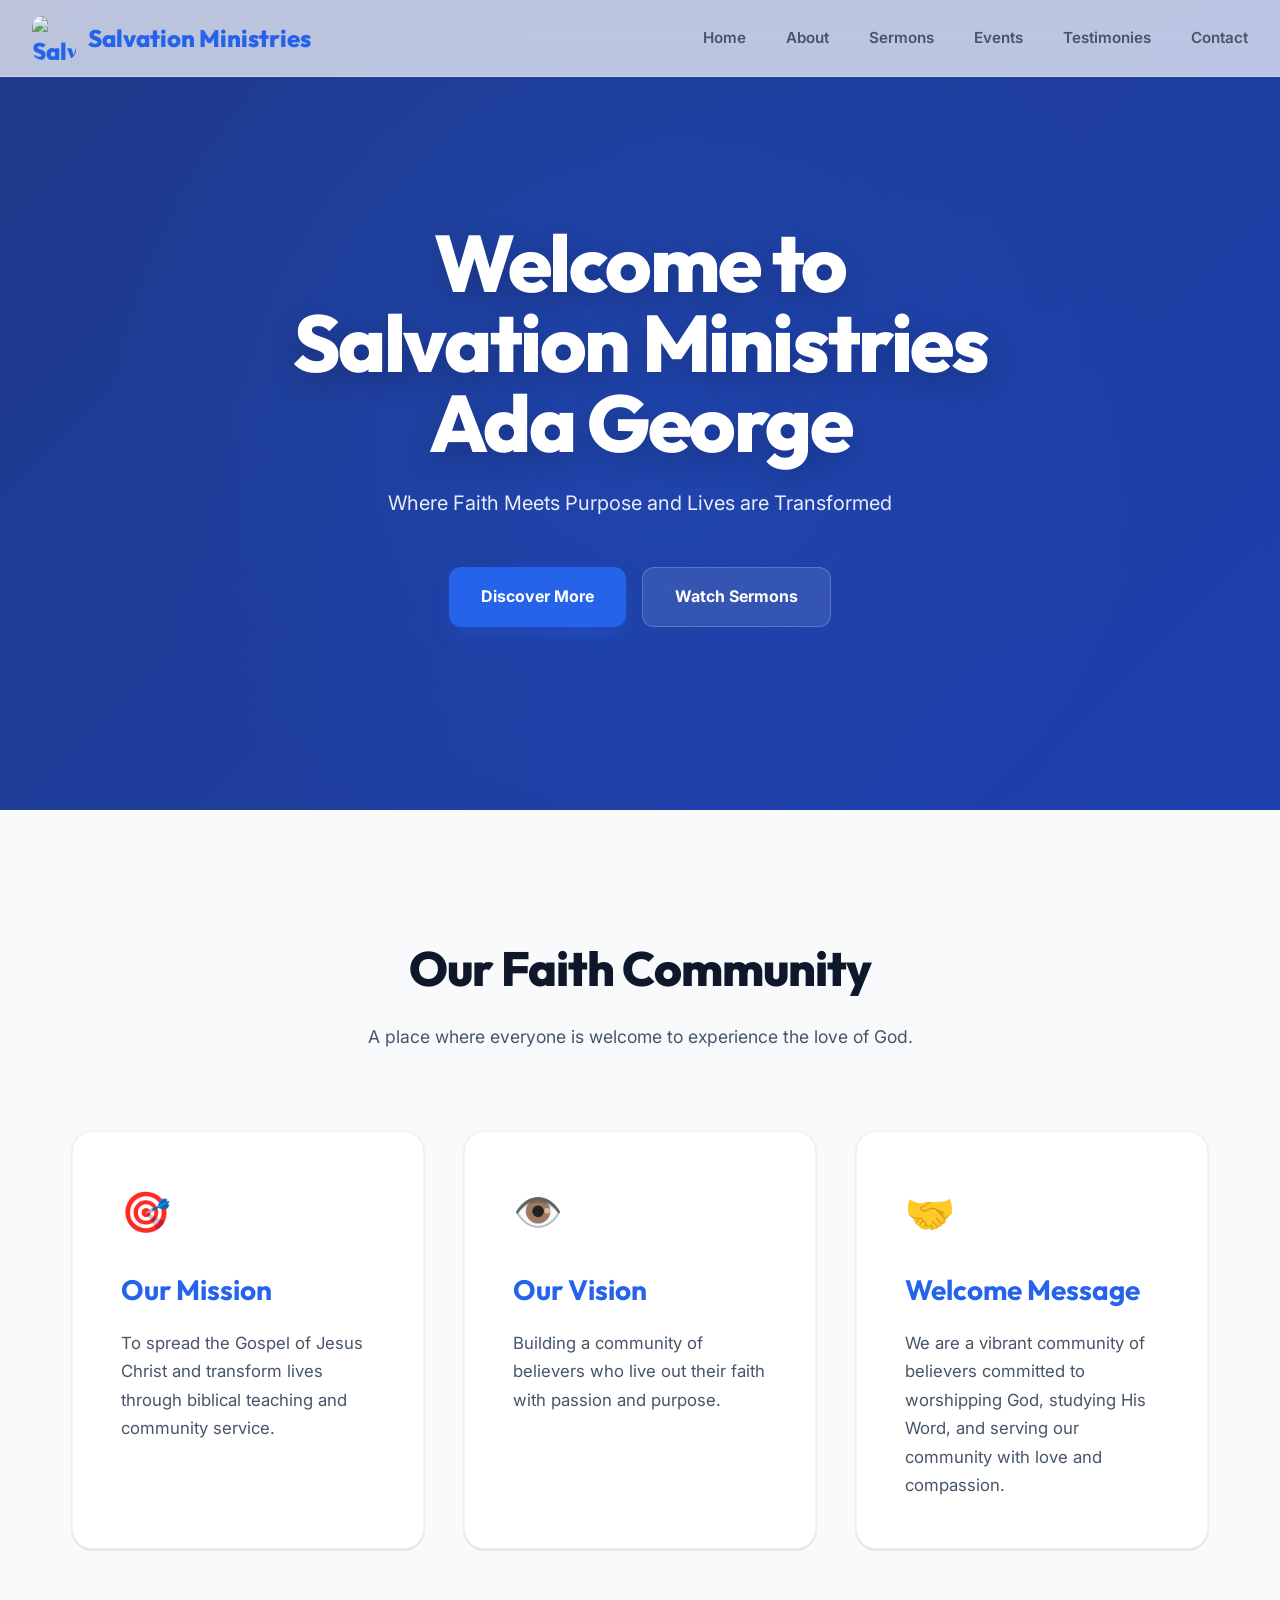
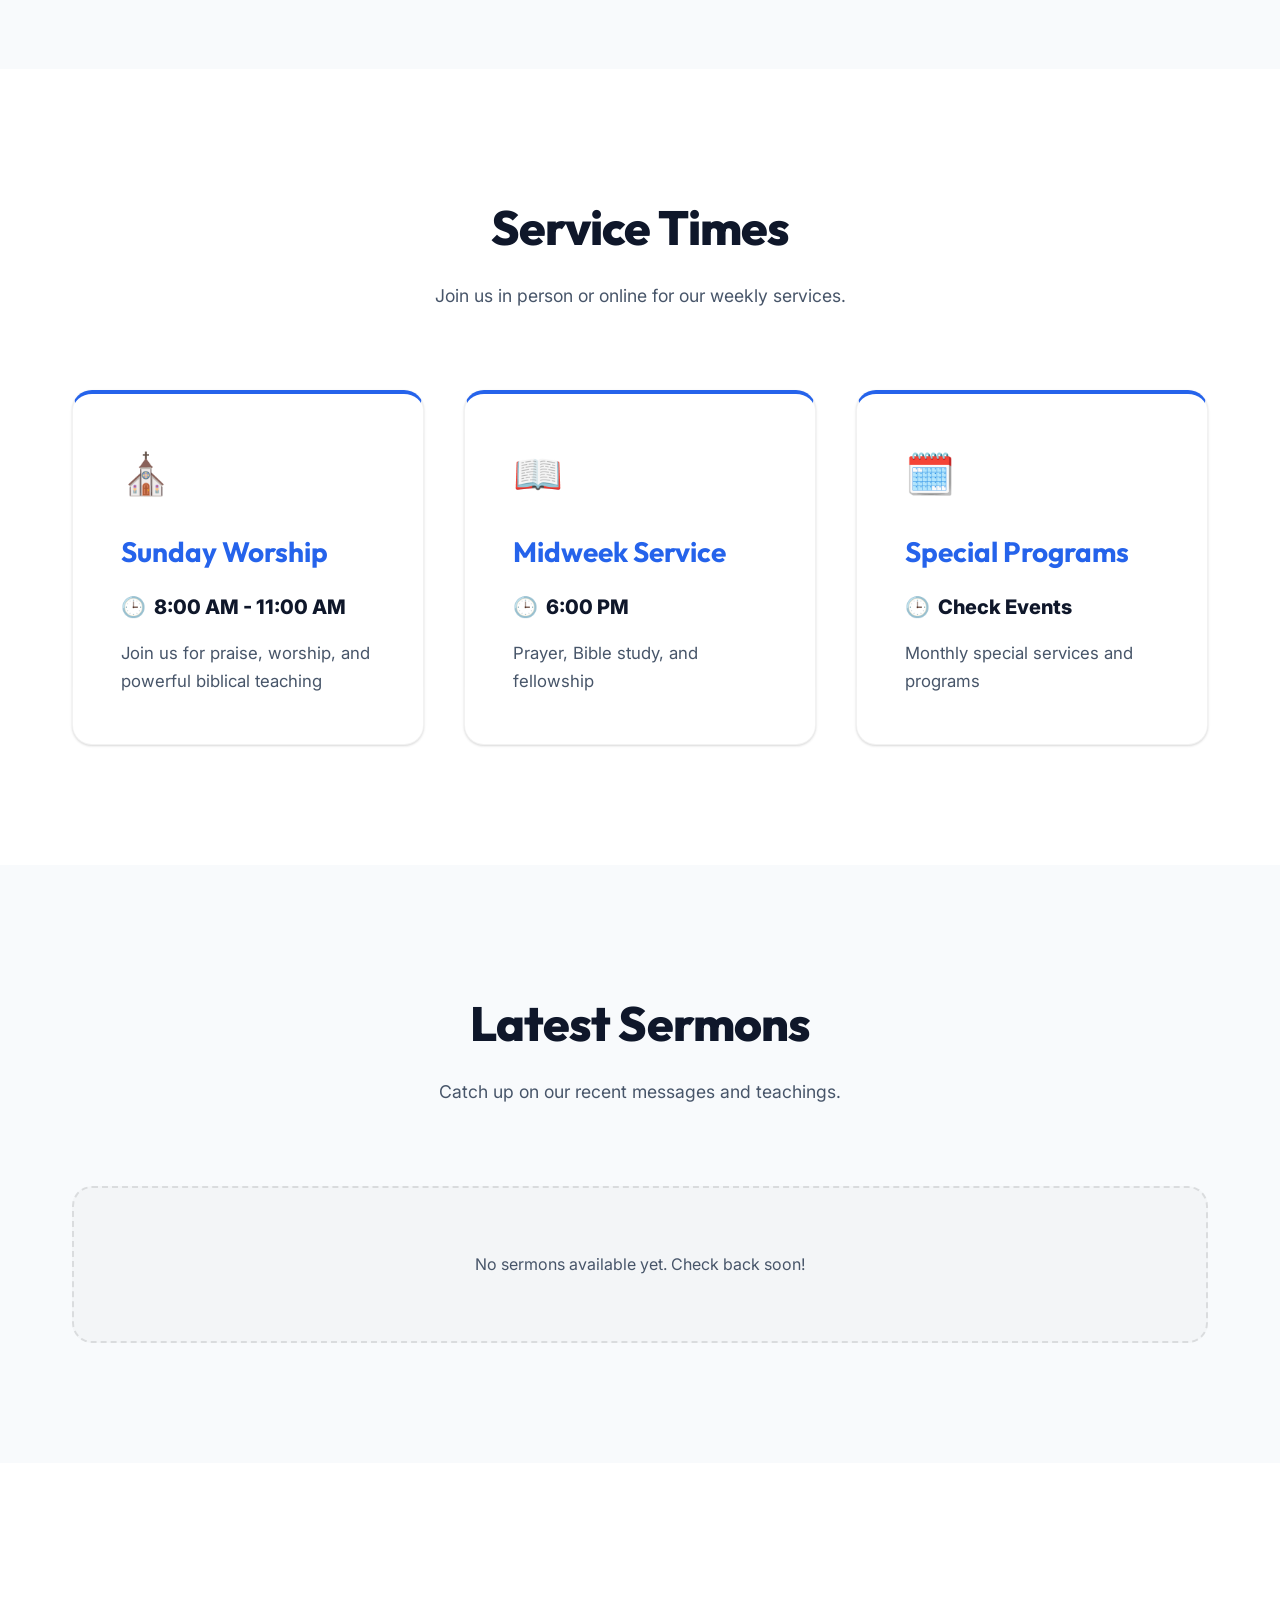
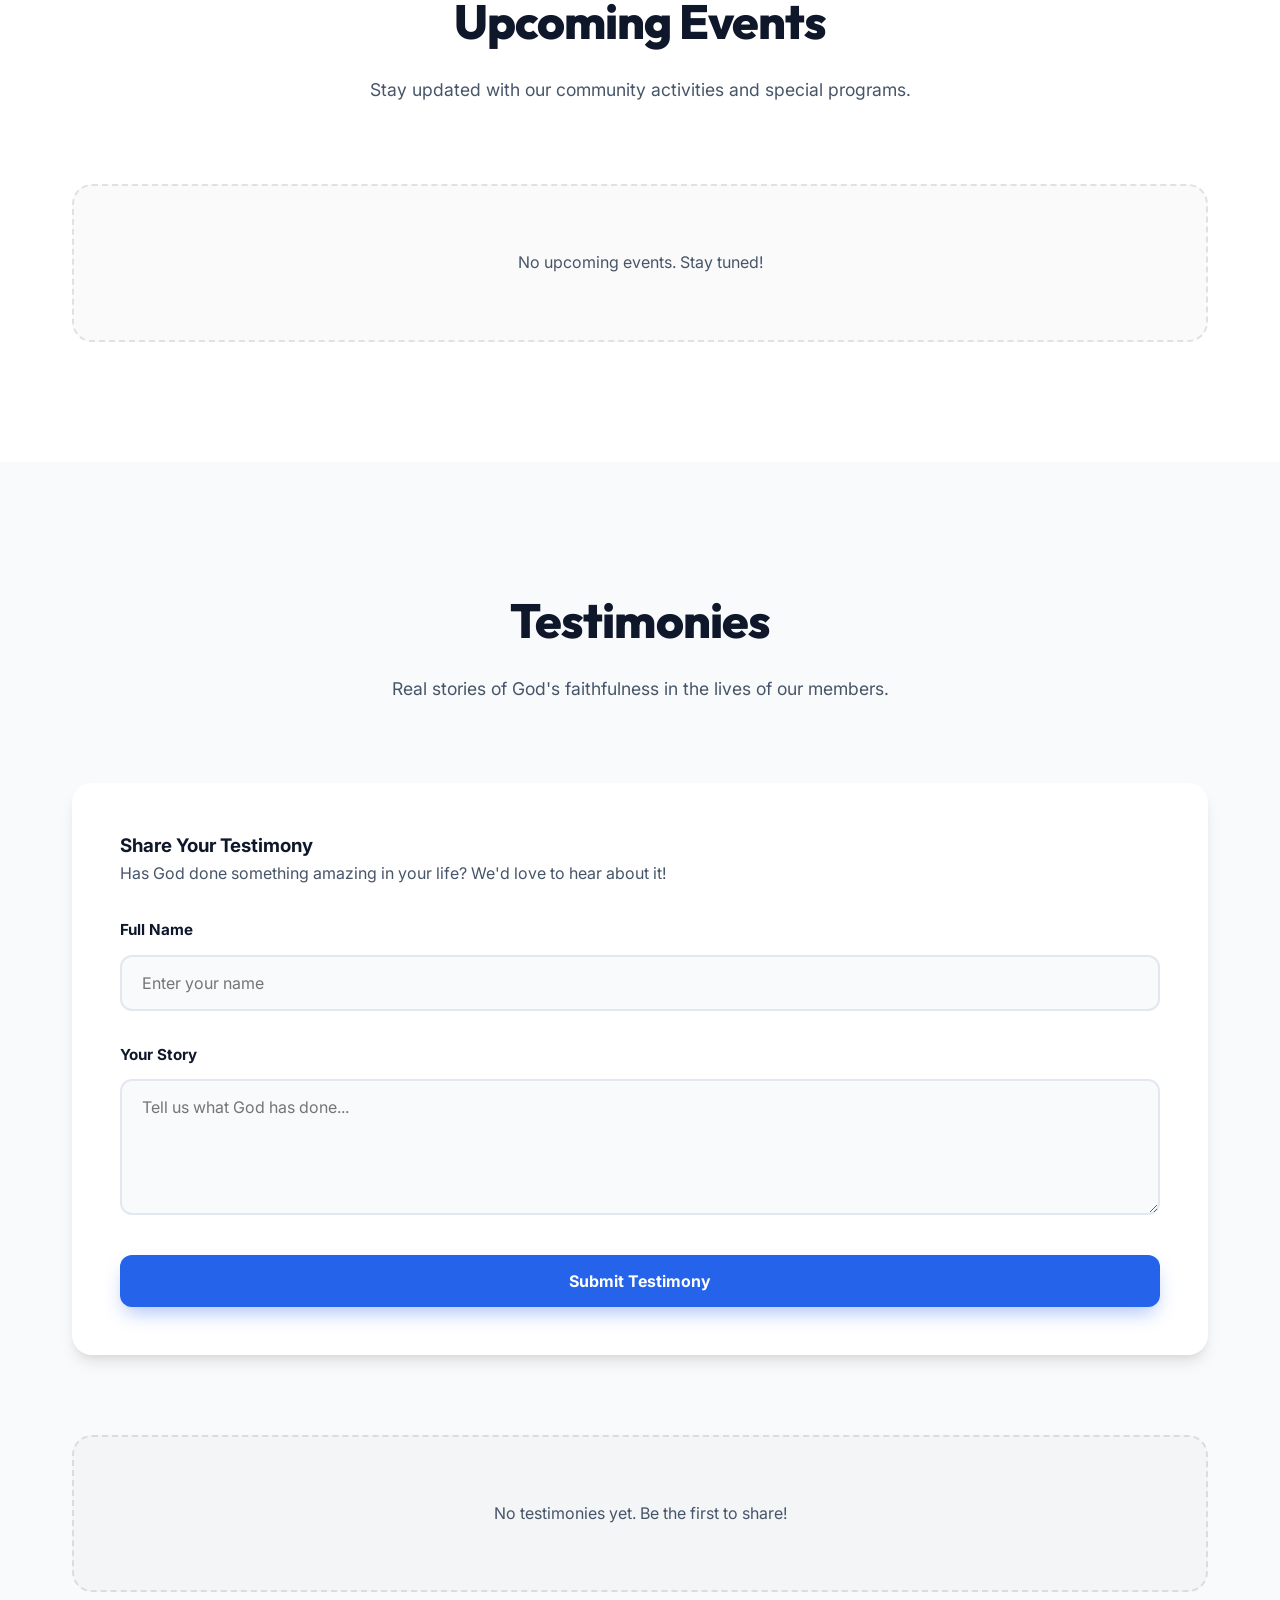
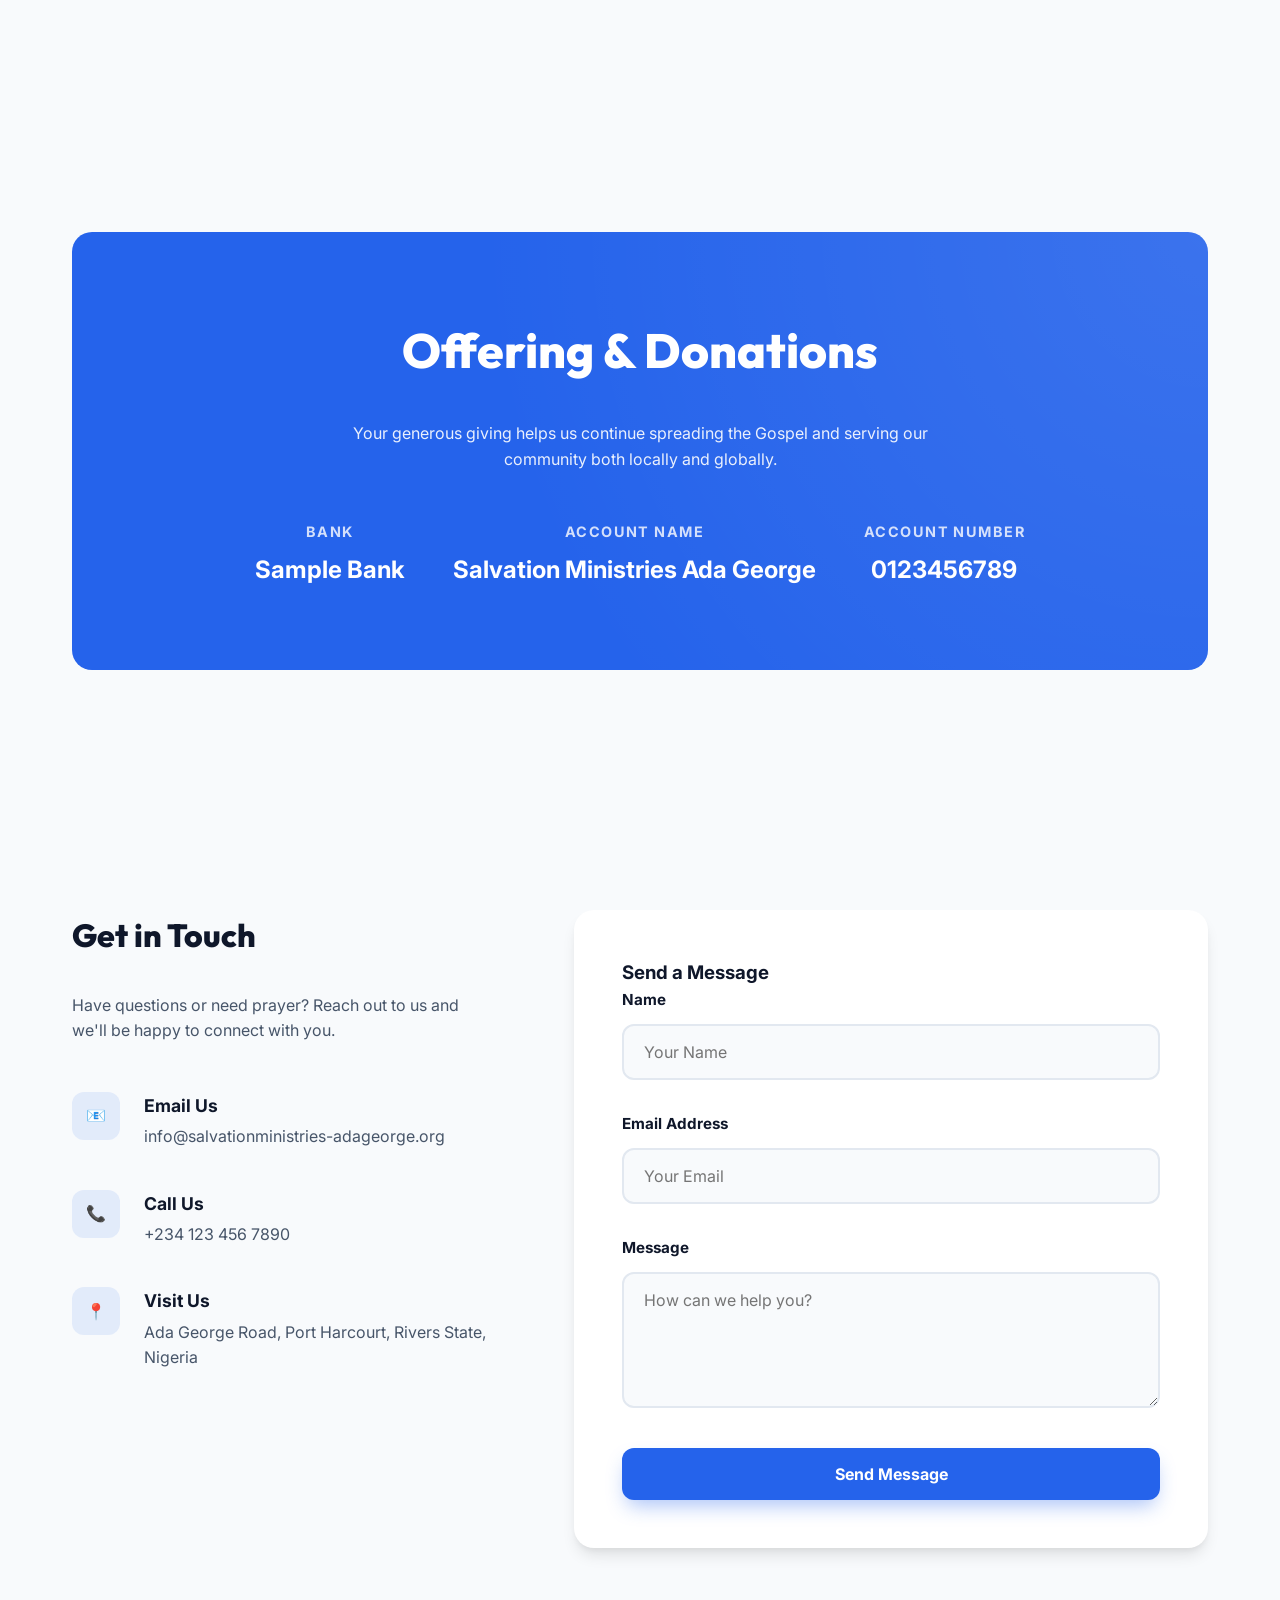
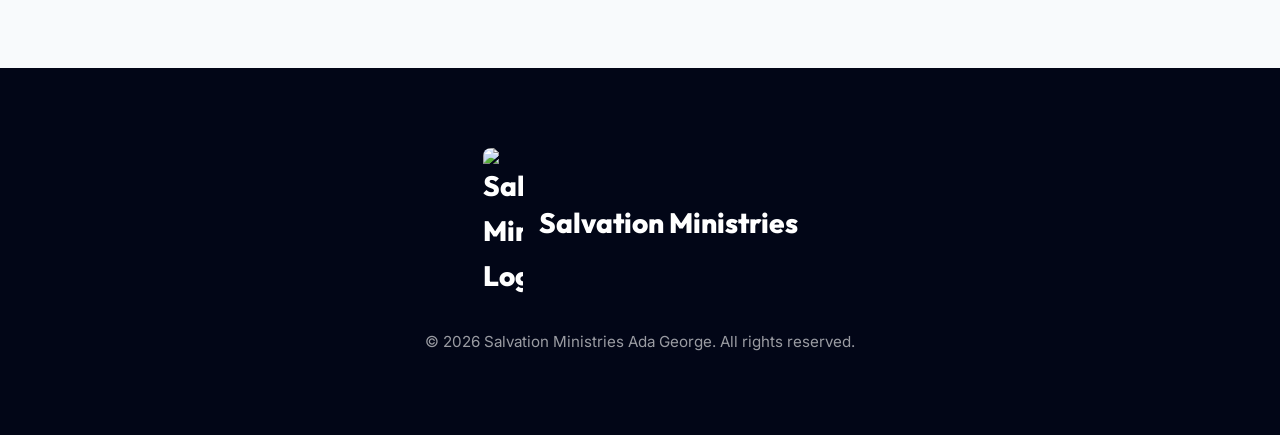
==== commit a2a32471: "Add files via upload" ====
--- a/index.html
+++ b/index.html
@@ -8,21 +8,16 @@
     <link rel="stylesheet" href="styles.css">
     <link rel="preconnect" href="https://fonts.googleapis.com">
     <link rel="preconnect" href="https://fonts.gstatic.com" crossorigin>
-    <link href="https://fonts.googleapis.com/css2?family=Inter:wght@300;400;600;700;800;900&display=swap" rel="stylesheet">
+    <link href="https://fonts.googleapis.com/css2?family=Inter:wght@400;500;600;700&family=Outfit:wght@500;600;700;800&display=swap" rel="stylesheet">
 </head>
 <body>
     <!-- Navigation -->
     <nav class="navbar" id="navbar">
         <div class="nav-container">
-            <div class="nav-logo">
+            <a href="#" class="nav-logo">
                 <img src="/mnt/user-data/uploads/1775217322747_image.png" alt="Salvation Ministries Logo">
                 <span>Salvation Ministries</span>
-            </div>
-            <button class="nav-toggle" id="navToggle" aria-label="Toggle navigation">
-                <span></span>
-                <span></span>
-                <span></span>
-            </button>
+            </a>
             <ul class="nav-menu" id="navMenu">
                 <li><a href="#home" class="nav-link">Home</a></li>
                 <li><a href="#about" class="nav-link">About</a></li>
@@ -38,8 +33,8 @@
     <section class="hero" id="home">
         <div class="hero-content">
             <h1 class="hero-title" id="heroTitle">Welcome to Salvation Ministries Ada George</h1>
-            <p class="hero-subtitle" id="heroSubtext">Where Faith Meets Purpose</p>
-            <div class="hero-cta">
+            <p class="hero-subtitle" id="heroSubtext">Where Faith Meets Purpose and Lives are Transformed</p>
+            <div class="hero-btns">
                 <a href="#about" class="btn btn-primary">Discover More</a>
                 <a href="#sermons" class="btn btn-secondary">Watch Sermons</a>
             </div>
@@ -47,24 +42,25 @@
     </section>
 
     <!-- About Section -->
-    <section class="about-section" id="about">
+    <section id="about">
         <div class="container">
             <div class="section-header">
                 <h2 class="section-title">Our Faith Community</h2>
-            </div>
-            <div class="about-grid">
-                <div class="about-card">
-                    <div style="font-size: 2.5rem; margin-bottom: 1.5rem; color: var(--primary-color);">🎯</div>
+                <p class="section-subtitle">A place where everyone is welcome to experience the love of God.</p>
+            </div>
+            <div class="grid">
+                <div class="card">
+                    <div class="card-icon">🎯</div>
                     <h3>Our Mission</h3>
                     <p id="missionText">To spread the Gospel of Jesus Christ and transform lives through biblical teaching and community service.</p>
                 </div>
-                <div class="about-card">
-                    <div style="font-size: 2.5rem; margin-bottom: 1.5rem; color: var(--primary-color);">👁️</div>
+                <div class="card">
+                    <div class="card-icon">👁️</div>
                     <h3>Our Vision</h3>
                     <p id="visionText">Building a community of believers who live out their faith with passion and purpose.</p>
                 </div>
-                <div class="about-card">
-                    <div style="font-size: 2.5rem; margin-bottom: 1.5rem; color: var(--primary-color);">🤝</div>
+                <div class="card">
+                    <div class="card-icon">🤝</div>
                     <h3>Welcome Message</h3>
                     <p id="welcomeText">We are a vibrant community of believers committed to worshipping God, studying His Word, and serving our community with love and compassion.</p>
                 </div>
@@ -73,28 +69,29 @@
     </section>
 
     <!-- Service Times Section -->
-    <section class="services-section">
+    <section style="background: var(--bg-white);">
         <div class="container">
             <div class="section-header">
                 <h2 class="section-title">Service Times</h2>
-            </div>
-            <div class="services-grid">
-                <div class="service-card" id="sundayService">
-                    <div style="font-size: 2rem; margin-bottom: 1rem;">⛪</div>
-                    <h3 class="service-title">Sunday Worship Service</h3>
-                    <div class="service-time">8:00 AM - 11:00 AM</div>
+                <p class="section-subtitle">Join us in person or online for our weekly services.</p>
+            </div>
+            <div class="grid">
+                <div class="card service-card" id="sundayService">
+                    <div class="card-icon">⛪</div>
+                    <h3 class="service-title">Sunday Worship</h3>
+                    <div class="service-time"><span>🕒</span> 8:00 AM - 11:00 AM</div>
                     <p class="service-description">Join us for praise, worship, and powerful biblical teaching</p>
                 </div>
-                <div class="service-card" id="midweekService">
-                    <div style="font-size: 2rem; margin-bottom: 1rem;">📖</div>
+                <div class="card service-card" id="midweekService">
+                    <div class="card-icon">📖</div>
                     <h3 class="service-title">Midweek Service</h3>
-                    <div class="service-time">6:00 PM</div>
+                    <div class="service-time"><span>🕒</span> 6:00 PM</div>
                     <p class="service-description">Prayer, Bible study, and fellowship</p>
                 </div>
-                <div class="service-card" id="specialService">
-                    <div style="font-size: 2rem; margin-bottom: 1rem;">🗓️</div>
+                <div class="card service-card" id="specialService">
+                    <div class="card-icon">🗓️</div>
                     <h3 class="service-title">Special Programs</h3>
-                    <div class="service-time">Check Events</div>
+                    <div class="service-time"><span>🕒</span> Check Events</div>
                     <p class="service-description">Monthly special services and programs</p>
                 </div>
             </div>
@@ -102,109 +99,137 @@
     </section>
 
     <!-- Sermons Section -->
-    <section class="sermons-section" id="sermons">
+    <section id="sermons">
         <div class="container">
             <div class="section-header">
                 <h2 class="section-title">Latest Sermons</h2>
+                <p class="section-subtitle">Catch up on our recent messages and teachings.</p>
             </div>
             <div class="empty-state" id="sermonsEmpty">
                 <p>No sermons available yet. Check back soon!</p>
             </div>
-            <div class="sermons-grid" id="sermonsGrid"></div>
+            <div class="grid" id="sermonsGrid"></div>
         </div>
     </section>
 
     <!-- Events Section -->
-    <section class="events-section" id="events">
+    <section id="events" style="background: var(--bg-white);">
         <div class="container">
             <div class="section-header">
                 <h2 class="section-title">Upcoming Events</h2>
+                <p class="section-subtitle">Stay updated with our community activities and special programs.</p>
             </div>
             <div class="empty-state" id="eventsEmpty">
                 <p>No upcoming events. Stay tuned!</p>
             </div>
-            <div class="events-grid" id="eventsGrid"></div>
+            <div class="grid" id="eventsGrid"></div>
         </div>
     </section>
 
     <!-- Testimonies Section -->
-    <section class="testimonies-section" id="testimonies">
+    <section id="testimonies">
         <div class="container">
             <div class="section-header">
                 <h2 class="section-title">Testimonies</h2>
+                <p class="section-subtitle">Real stories of God's faithfulness in the lives of our members.</p>
             </div>
             
-            <div class="testimony-submit">
-                <h3>Share Your Testimony</h3>
-                <form id="testimonyForm" class="testimony-form">
-                    <div class="form-group">
-                        <input type="text" id="testimonyName" placeholder="Your Name" required>
-                    </div>
-                    <div class="form-group">
-                        <textarea id="testimonyMessage" placeholder="Share your testimony..." rows="5" required></textarea>
-                    </div>
-                    <button type="submit" class="btn btn-primary" style="background: var(--primary-color); color: white;">Submit Testimony</button>
-                </form>
-                <div id="testimonyFeedback" class="form-feedback"></div>
+            <div class="grid" style="margin-bottom: 5rem;">
+                <div class="form-card">
+                    <h3>Share Your Testimony</h3>
+                    <p style="margin-bottom: 2rem; color: var(--text-muted);">Has God done something amazing in your life? We'd love to hear about it!</p>
+                    <form id="testimonyForm">
+                        <div class="form-group">
+                            <label for="testimonyName">Full Name</label>
+                            <input type="text" id="testimonyName" placeholder="Enter your name" required>
+                        </div>
+                        <div class="form-group">
+                            <label for="testimonyMessage">Your Story</label>
+                            <textarea id="testimonyMessage" placeholder="Tell us what God has done..." rows="5" required></textarea>
+                        </div>
+                        <button type="submit" class="btn btn-primary" style="width: 100%;">Submit Testimony</button>
+                    </form>
+                    <div id="testimonyFeedback" class="form-feedback"></div>
+                </div>
             </div>
 
             <div class="empty-state" id="testimoniesEmpty">
                 <p>No testimonies yet. Be the first to share!</p>
             </div>
-            <div class="testimonies-grid" id="testimoniesGrid"></div>
+            <div class="grid" id="testimoniesGrid"></div>
         </div>
     </section>
 
     <!-- Offering Section -->
-    <section class="offering-section">
-        <div class="container">
-            <div class="section-header">
-                <h2 class="section-title">Offering & Donations</h2>
-            </div>
-            <div class="offering-card">
-                <p>Your generous giving helps us continue spreading the Gospel and serving our community.</p>
-                <div id="offeringDetails" style="margin-top: 2rem; font-weight: 600;">
-                    <p>Bank: <span id="offeringBank">Sample Bank</span></p>
-                    <p>Account Name: <span id="offeringAccountName">Salvation Ministries Ada George</span></p>
-                    <p>Account Number: <span id="offeringAccountNumber">0123456789</span></p>
+    <section>
+        <div class="container">
+            <div class="offering">
+                <h2>Offering & Donations</h2>
+                <p style="max-width: 600px; margin: 0 auto 3rem; opacity: 0.9;">Your generous giving helps us continue spreading the Gospel and serving our community both locally and globally.</p>
+                <div class="offering-details">
+                    <div class="offering-item">
+                        <h4>Bank</h4>
+                        <p id="offeringBank">Sample Bank</p>
+                    </div>
+                    <div class="offering-item">
+                        <h4>Account Name</h4>
+                        <p id="offeringAccountName">Salvation Ministries Ada George</p>
+                    </div>
+                    <div class="offering-item">
+                        <h4>Account Number</h4>
+                        <p id="offeringAccountNumber">0123456789</p>
+                    </div>
                 </div>
             </div>
         </div>
     </section>
 
     <!-- Contact Section -->
-    <section class="contact-section" id="contact">
-        <div class="container">
-            <div class="section-header">
-                <h2 class="section-title">Contact Us</h2>
-            </div>
+    <section id="contact">
+        <div class="container">
             <div class="contact-grid">
                 <div class="contact-info">
+                    <h3>Get in Touch</h3>
+                    <p style="color: var(--text-muted); margin-bottom: 3rem;">Have questions or need prayer? Reach out to us and we'll be happy to connect with you.</p>
+                    
                     <div class="contact-item">
-                        <h4>Email</h4>
-                        <p id="contactEmail">info@salvationministries-adageorge.org</p>
+                        <div class="contact-icon">📧</div>
+                        <div class="contact-text">
+                            <h4>Email Us</h4>
+                            <p id="contactEmail">info@salvationministries-adageorge.org</p>
+                        </div>
                     </div>
                     <div class="contact-item">
-                        <h4>Phone</h4>
-                        <p id="contactPhone">+234 123 456 7890</p>
+                        <div class="contact-icon">📞</div>
+                        <div class="contact-text">
+                            <h4>Call Us</h4>
+                            <p id="contactPhone">+234 123 456 7890</p>
+                        </div>
                     </div>
                     <div class="contact-item">
-                        <h4>Address</h4>
-                        <p id="contactAddress">Ada George Road, Port Harcourt, Rivers State, Nigeria</p>
-                    </div>
-                </div>
-                <div class="contact-form-wrapper">
-                    <form id="contactForm" class="contact-form">
-                        <div class="form-group">
+                        <div class="contact-icon">📍</div>
+                        <div class="contact-text">
+                            <h4>Visit Us</h4>
+                            <p id="contactAddress">Ada George Road, Port Harcourt, Rivers State, Nigeria</p>
+                        </div>
+                    </div>
+                </div>
+                <div class="form-card">
+                    <h3>Send a Message</h3>
+                    <form id="contactForm">
+                        <div class="form-group">
+                            <label for="contactName">Name</label>
                             <input type="text" id="contactName" placeholder="Your Name" required>
                         </div>
                         <div class="form-group">
+                            <label for="contactEmailInput">Email Address</label>
                             <input type="email" id="contactEmailInput" placeholder="Your Email" required>
                         </div>
                         <div class="form-group">
-                            <textarea id="contactMessage" placeholder="Your Message" rows="5" required></textarea>
-                        </div>
-                        <button type="submit" class="btn btn-primary" style="background: var(--primary-color); color: white;">Send Message</button>
+                            <label for="contactMessage">Message</label>
+                            <textarea id="contactMessage" placeholder="How can we help you?" rows="5" required></textarea>
+                        </div>
+                        <button type="submit" class="btn btn-primary" style="width: 100%;">Send Message</button>
                     </form>
                     <div id="contactFeedback" class="form-feedback"></div>
                 </div>
@@ -215,7 +240,11 @@
     <!-- Footer -->
     <footer class="footer">
         <div class="container">
-            <p>&copy; 2024 Salvation Ministries Ada George. All rights reserved.</p>
+            <div class="footer-logo">
+                <img src="/mnt/user-data/uploads/1775217322747_image.png" alt="Salvation Ministries Logo" style="width: 40px; border-radius: 8px;">
+                <span>Salvation Ministries</span>
+            </div>
+            <p>&copy; 2026 Salvation Ministries Ada George. All rights reserved.</p>
         </div>
     </footer>
 
--- a/styles.css
+++ b/styles.css
@@ -1,19 +1,23 @@
 @import url('https://fonts.googleapis.com/css2?family=Inter:wght@400;500;600;700&family=Outfit:wght@500;600;700;800&display=swap');
 
 :root {
-    --primary-color: #2c5f7a;
-    --secondary-color: #d946ef;
-    --accent-color: #6366f1;
+    --primary-color: #2563eb;
+    --secondary-color: #7c3aed;
+    --accent-color: #f59e0b;
     --text-dark: #0f172a;
-    --text-muted: #64748b;
+    --text-muted: #475569;
     --text-light: #f8fafc;
     --bg-light: #f8fafc;
     --bg-white: #ffffff;
     --bg-card: #ffffff;
-    --shadow-sm: 0 1px 2px 0 rgba(0, 0, 0, 0.05);
-    --shadow-md: 0 4px 6px -1px rgba(0, 0, 0, 0.1), 0 2px 4px -2px rgba(0, 0, 0, 0.1);
-    --shadow-lg: 0 10px 15px -3px rgba(0, 0, 0, 0.1), 0 4px 6px -4px rgba(0, 0, 0, 0.1);
-    --transition: all 0.2s cubic-bezier(0.4, 0, 0.2, 1);
+    --shadow-sm: 0 1px 3px 0 rgba(0, 0, 0, 0.1), 0 1px 2px 0 rgba(0, 0, 0, 0.06);
+    --shadow-md: 0 4px 6px -1px rgba(0, 0, 0, 0.1), 0 2px 4px -1px rgba(0, 0, 0, 0.06);
+    --shadow-lg: 0 10px 15px -3px rgba(0, 0, 0, 0.1), 0 4px 6px -2px rgba(0, 0, 0, 0.05);
+    --shadow-xl: 0 20px 25px -5px rgba(0, 0, 0, 0.1), 0 10px 10px -5px rgba(0, 0, 0, 0.04);
+    --transition: all 0.3s cubic-bezier(0.4, 0, 0.2, 1);
+    --radius-sm: 8px;
+    --radius-md: 12px;
+    --radius-lg: 20px;
     
     /* Typography */
     --font-display: 'Outfit', sans-serif;
@@ -30,11 +34,11 @@
 
 /* Dark Mode Variables */
 body.dark-mode {
-    --text-dark: #f8fafc;
+    --text-dark: #f1f5f9;
     --text-muted: #94a3b8;
     --text-light: #0f172a;
-    --bg-light: #0f172a;
-    --bg-white: #1e293b;
+    --bg-light: #020617;
+    --bg-white: #0f172a;
     --bg-card: #1e293b;
 }
 
@@ -68,23 +72,24 @@
     top: 0;
     left: 0;
     right: 0;
-    background: rgba(255, 255, 255, 0.8);
-    backdrop-filter: blur(12px);
-    -webkit-backdrop-filter: blur(12px);
-    border-bottom: 1px solid rgba(226, 232, 240, 0.8);
+    background: rgba(255, 255, 255, 0.7);
+    backdrop-filter: blur(16px);
+    -webkit-backdrop-filter: blur(16px);
+    border-bottom: 1px solid rgba(255, 255, 255, 0.3);
     z-index: 1000;
+    transition: var(--transition);
 }
 
 body.dark-mode .navbar {
-    background: rgba(30, 41, 59, 0.8);
-    border-bottom-color: rgba(51, 65, 85, 0.8);
+    background: rgba(15, 23, 42, 0.7);
+    border-bottom-color: rgba(255, 255, 255, 0.1);
 }
 
 .nav-container {
     display: flex;
     justify-content: space-between;
     align-items: center;
-    padding: 0.75rem var(--spacing-lg);
+    padding: 1rem var(--spacing-lg);
 }
 
 .nav-logo {
@@ -92,204 +97,250 @@
     align-items: center;
     gap: 0.75rem;
     font-family: var(--font-display);
-    font-weight: 700;
-    font-size: 1.25rem;
+    font-weight: 800;
+    font-size: 1.5rem;
     color: var(--primary-color);
+    text-decoration: none;
 }
 
 .nav-logo img {
-    width: 40px;
-    height: 40px;
-    border-radius: 8px;
+    width: 44px;
+    height: 44px;
+    border-radius: 10px;
+    object-fit: cover;
 }
 
 .nav-menu {
     display: flex;
     list-style: none;
-    gap: 2rem;
+    gap: 2.5rem;
 }
 
 .nav-link {
-    font-weight: 500;
+    font-weight: 600;
     color: var(--text-muted);
     transition: var(--transition);
     font-size: 0.95rem;
+    text-decoration: none;
+    position: relative;
+}
+
+.nav-link::after {
+    content: '';
+    position: absolute;
+    bottom: -4px;
+    left: 0;
+    width: 0;
+    height: 2px;
+    background: var(--primary-color);
+    transition: var(--transition);
 }
 
 .nav-link:hover {
     color: var(--primary-color);
 }
 
+.nav-link:hover::after {
+    width: 100%;
+}
+
 /* Hero Section */
 .hero {
-    padding: 160px 0 100px;
-    background: linear-gradient(135deg, var(--primary-color) 0%, #1e40af 100%);
+    min-height: 90vh;
+    display: flex;
+    align-items: center;
+    justify-content: center;
+    padding: 120px 0 80px;
+    background: linear-gradient(135deg, #1e3a8a 0%, #1e40af 100%);
     color: white;
     text-align: center;
     position: relative;
     overflow: hidden;
 }
 
-.hero::after {
+.hero::before {
     content: '';
     position: absolute;
     top: 0;
     left: 0;
     right: 0;
     bottom: 0;
-    background: url('https://www.transparenttextures.com/patterns/cubes.png');
-    opacity: 0.05;
-    pointer-events: none;
+    background: radial-gradient(circle at 50% 50%, rgba(37, 99, 235, 0.2) 0%, transparent 70%);
+    z-index: 1;
+}
+
+.hero-content {
+    position: relative;
+    z-index: 2;
+    max-width: 800px;
+    padding: 0 var(--spacing-lg);
 }
 
 .hero-title {
     font-family: var(--font-display);
-    font-size: clamp(2.5rem, 5vw, 4rem);
+    font-size: clamp(3rem, 8vw, 5rem);
     font-weight: 800;
     margin-bottom: 1.5rem;
-    letter-spacing: -0.02em;
-    line-height: 1.1;
+    letter-spacing: -0.03em;
+    line-height: 1;
+    text-shadow: 0 10px 30px rgba(0, 0, 0, 0.2);
 }
 
 .hero-subtitle {
     font-size: 1.25rem;
     opacity: 0.9;
-    margin-bottom: 2.5rem;
+    margin-bottom: 3rem;
     max-width: 600px;
     margin-left: auto;
     margin-right: auto;
     font-weight: 400;
+    line-height: 1.6;
+}
+
+.hero-btns {
+    display: flex;
+    gap: 1rem;
+    justify-content: center;
 }
 
 .btn {
     display: inline-flex;
     align-items: center;
     justify-content: center;
-    padding: 0.875rem 1.75rem;
-    border-radius: 10px;
-    font-weight: 600;
+    padding: 1rem 2rem;
+    border-radius: var(--radius-md);
+    font-weight: 700;
     cursor: pointer;
     transition: var(--transition);
     border: none;
     font-family: var(--font-body);
     font-size: 1rem;
+    text-decoration: none;
 }
 
 .btn-primary {
-    background: white;
-    color: var(--primary-color);
-    box-shadow: 0 4px 6px -1px rgba(0, 0, 0, 0.1);
+    background: var(--primary-color);
+    color: white;
+    box-shadow: 0 10px 20px -5px rgba(37, 99, 235, 0.4);
 }
 
 .btn-primary:hover {
-    transform: translateY(-2px);
-    box-shadow: 0 10px 15px -3px rgba(0, 0, 0, 0.1);
+    transform: translateY(-3px);
+    box-shadow: 0 15px 30px -5px rgba(37, 99, 235, 0.5);
+    background: #1d4ed8;
 }
 
 .btn-secondary {
     background: rgba(255, 255, 255, 0.1);
-    backdrop-filter: blur(4px);
-    border: 1px solid rgba(255, 255, 255, 0.3);
+    backdrop-filter: blur(8px);
+    border: 1px solid rgba(255, 255, 255, 0.2);
     color: white;
-    margin-left: 1rem;
 }
 
 .btn-secondary:hover {
     background: rgba(255, 255, 255, 0.2);
-    transform: translateY(-2px);
+    transform: translateY(-3px);
 }
 
 /* Sections */
 section {
-    padding: 100px 0;
+    padding: 120px 0;
 }
 
 .section-header {
     text-align: center;
-    margin-bottom: 4rem;
+    margin-bottom: 5rem;
+    max-width: 700px;
+    margin-left: auto;
+    margin-right: auto;
 }
 
 .section-title {
     font-family: var(--font-display);
+    font-size: 3rem;
+    font-weight: 800;
+    color: var(--text-dark);
+    letter-spacing: -0.02em;
+    margin-bottom: 1rem;
+}
+
+.section-subtitle {
+    color: var(--text-muted);
+    font-size: 1.1rem;
+}
+
+/* Cards */
+.grid {
+    display: grid;
+    grid-template-columns: repeat(auto-fit, minmax(340px, 1fr));
+    gap: 2.5rem;
+}
+
+.card {
+    background: var(--bg-card);
+    padding: 3rem;
+    border-radius: var(--radius-lg);
+    box-shadow: var(--shadow-sm);
+    border: 1px solid rgba(0, 0, 0, 0.05);
+    transition: var(--transition);
+    display: flex;
+    flex-direction: column;
+}
+
+body.dark-mode .card {
+    border-color: rgba(255, 255, 255, 0.05);
+}
+
+.card:hover {
+    transform: translateY(-8px);
+    box-shadow: var(--shadow-xl);
+    border-color: var(--primary-color);
+}
+
+.card-icon {
     font-size: 2.5rem;
-    font-weight: 700;
-    color: var(--text-dark);
-    letter-spacing: -0.01em;
-}
-
-.about-grid, .services-grid, .sermons-grid, .events-grid, .testimonies-grid {
-    display: grid;
-    grid-template-columns: repeat(auto-fit, minmax(320px, 1fr));
-    gap: 2rem;
-}
-
-.about-card, .service-card, .sermon-card, .event-card, .testimony-card {
-    background: var(--bg-card);
-    padding: 2.5rem;
-    border-radius: 16px;
-    box-shadow: var(--shadow-sm);
-    border: 1px solid rgba(226, 232, 240, 0.8);
-    transition: var(--transition);
-}
-
-body.dark-mode .about-card, 
-body.dark-mode .service-card, 
-body.dark-mode .sermon-card, 
-body.dark-mode .event-card, 
-body.dark-mode .testimony-card {
-    border-color: rgba(51, 65, 85, 0.8);
-}
-
-.about-card:hover, .service-card:hover, .sermon-card:hover, .event-card:hover, .testimony-card:hover {
-    transform: translateY(-4px);
-    box-shadow: var(--shadow-lg);
-    border-color: var(--primary-color);
-}
-
-.about-card h3, .service-card h3, .sermon-card h3, .event-card h3, .testimony-card h3 {
+    margin-bottom: 1.5rem;
+}
+
+.card h3 {
     font-family: var(--font-display);
-    font-size: 1.5rem;
+    font-size: 1.75rem;
     font-weight: 700;
     margin-bottom: 1rem;
     color: var(--primary-color);
 }
 
-.about-card p, .service-card p, .sermon-card p, .event-card p, .testimony-card p {
+.card p {
     color: var(--text-muted);
-    font-size: 1rem;
+    font-size: 1.05rem;
     line-height: 1.7;
 }
 
+/* Service Cards Specific */
 .service-card {
-    position: relative;
+    border-top: 4px solid var(--primary-color);
+}
+
+.service-time {
+    font-weight: 800;
+    color: var(--text-dark);
+    margin-bottom: 1rem;
+    display: flex;
+    align-items: center;
+    gap: 0.5rem;
+    font-size: 1.25rem;
+}
+
+/* Sermon Cards Specific */
+.sermon-card {
+    padding: 0;
     overflow: hidden;
-}
-
-.service-card::before {
-    content: '';
-    position: absolute;
-    top: 0;
-    left: 0;
-    width: 4px;
-    height: 100%;
-    background: var(--primary-color);
-}
-
-.service-time {
-    font-weight: 700;
-    color: var(--text-dark);
-    margin-bottom: 0.75rem;
-    display: block;
-    font-size: 1.1rem;
 }
 
 .sermon-video {
     position: relative;
     padding-bottom: 56.25%;
     height: 0;
-    margin-bottom: 1.5rem;
-    border-radius: 12px;
-    overflow: hidden;
 }
 
 .sermon-video iframe {
@@ -301,54 +352,184 @@
     border: none;
 }
 
-.offering-card {
-    background: var(--bg-card);
-    border: 1px solid rgba(226, 232, 240, 0.8);
-    padding: 4rem;
-    border-radius: 24px;
+.sermon-info {
+    padding: 2rem;
+}
+
+/* Event Cards Specific */
+.event-card {
+    padding: 0;
+    overflow: hidden;
+}
+
+.event-img {
+    width: 100%;
+    height: 240px;
+    object-fit: cover;
+}
+
+.event-content {
+    padding: 2rem;
+}
+
+.event-date {
+    font-weight: 800;
+    color: var(--secondary-color);
+    font-size: 0.9rem;
+    text-transform: uppercase;
+    letter-spacing: 0.05em;
+    margin-bottom: 0.5rem;
+}
+
+/* Testimony Cards Specific */
+.testimony-card {
+    position: relative;
+}
+
+.testimony-card::before {
+    content: '"';
+    position: absolute;
+    top: 1rem;
+    left: 2rem;
+    font-size: 5rem;
+    font-family: serif;
+    color: var(--primary-color);
+    opacity: 0.1;
+}
+
+.testimony-message {
+    font-style: italic;
+    margin-bottom: 2rem;
+    position: relative;
+    z-index: 1;
+}
+
+.testimony-author {
+    font-weight: 800;
+    color: var(--primary-color);
+    text-align: right;
+    margin-top: auto;
+}
+
+/* Offering Section */
+.offering {
+    background: var(--primary-color);
+    color: white;
+    border-radius: var(--radius-lg);
+    padding: 5rem;
     text-align: center;
-    box-shadow: var(--shadow-md);
-}
-
+    position: relative;
+    overflow: hidden;
+}
+
+.offering::after {
+    content: '';
+    position: absolute;
+    top: 0;
+    left: 0;
+    right: 0;
+    bottom: 0;
+    background: radial-gradient(circle at top right, rgba(255, 255, 255, 0.1) 0%, transparent 60%);
+}
+
+.offering h2 {
+    font-family: var(--font-display);
+    font-size: 3rem;
+    font-weight: 800;
+    margin-bottom: 2rem;
+}
+
+.offering-details {
+    display: flex;
+    flex-wrap: wrap;
+    justify-content: center;
+    gap: 3rem;
+    margin-top: 3rem;
+}
+
+.offering-item h4 {
+    font-size: 0.9rem;
+    text-transform: uppercase;
+    letter-spacing: 0.1em;
+    opacity: 0.8;
+    margin-bottom: 0.5rem;
+}
+
+.offering-item p {
+    font-size: 1.5rem;
+    font-weight: 700;
+}
+
+/* Contact Section */
 .contact-grid {
     display: grid;
     grid-template-columns: 1fr 1.5fr;
-    gap: 4rem;
+    gap: 5rem;
+}
+
+.contact-info h3 {
+    font-family: var(--font-display);
+    font-size: 2rem;
+    font-weight: 800;
+    margin-bottom: 2rem;
 }
 
 .contact-item {
+    display: flex;
+    gap: 1.5rem;
     margin-bottom: 2.5rem;
 }
 
-.contact-item h4 {
-    font-family: var(--font-display);
+.contact-icon {
+    width: 48px;
+    height: 48px;
+    background: rgba(37, 99, 235, 0.1);
+    border-radius: 12px;
+    display: flex;
+    align-items: center;
+    justify-content: center;
+    color: var(--primary-color);
+    flex-shrink: 0;
+}
+
+.contact-text h4 {
     font-size: 1.1rem;
     font-weight: 700;
-    margin-bottom: 0.5rem;
-    color: var(--primary-color);
+    margin-bottom: 0.25rem;
+}
+
+.contact-text p {
+    color: var(--text-muted);
+}
+
+.form-card {
+    background: var(--bg-white);
+    padding: 3rem;
+    border-radius: var(--radius-lg);
+    box-shadow: var(--shadow-lg);
 }
 
 .form-group {
-    margin-bottom: 1.5rem;
+    margin-bottom: 2rem;
 }
 
 .form-group label {
     display: block;
-    font-size: 0.9rem;
-    font-weight: 600;
-    margin-bottom: 0.5rem;
+    font-size: 0.95rem;
+    font-weight: 700;
+    margin-bottom: 0.75rem;
     color: var(--text-dark);
 }
 
 .form-group input, .form-group textarea {
     width: 100%;
-    padding: 0.875rem 1rem;
-    border: 1px solid #e2e8f0;
-    border-radius: 10px;
+    padding: 1rem 1.25rem;
+    border: 2px solid #e2e8f0;
+    border-radius: var(--radius-md);
     font-family: var(--font-body);
     font-size: 1rem;
     transition: var(--transition);
-    background: var(--bg-white);
+    background: var(--bg-light);
     color: var(--text-dark);
 }
 
@@ -360,37 +541,74 @@
 .form-group input:focus, .form-group textarea:focus {
     outline: none;
     border-color: var(--primary-color);
-    box-shadow: 0 0 0 4px rgba(44, 95, 122, 0.1);
-}
-
+    background: var(--bg-white);
+}
+
+/* Footer */
 .footer {
-    padding: 60px 0;
-    background: #0f172a;
+    padding: 80px 0;
+    background: #020617;
     color: white;
     text-align: center;
 }
 
+.footer-logo {
+    display: flex;
+    align-items: center;
+    justify-content: center;
+    gap: 1rem;
+    font-family: var(--font-display);
+    font-weight: 800;
+    font-size: 1.75rem;
+    margin-bottom: 2rem;
+}
+
 .footer p {
-    opacity: 0.7;
-    font-size: 0.9rem;
-}
-
-@media (max-width: 968px) {
+    opacity: 0.6;
+    font-size: 0.95rem;
+}
+
+/* Responsive */
+@media (max-width: 1024px) {
     .contact-grid {
         grid-template-columns: 1fr;
-        gap: 3rem;
+        gap: 4rem;
     }
 }
 
 @media (max-width: 768px) {
+    section {
+        padding: 80px 0;
+    }
     .hero-title {
-        font-size: 2.5rem;
+        font-size: 3.5rem;
     }
     .section-title {
-        font-size: 2rem;
+        font-size: 2.5rem;
     }
     .nav-menu {
         display: none;
     }
-}
-
+    .offering {
+        padding: 3rem 1.5rem;
+    }
+    .offering h2 {
+        font-size: 2rem;
+    }
+}
+
+/* Empty States */
+.empty-state {
+    grid-column: 1 / -1;
+    text-align: center;
+    padding: 4rem;
+    background: rgba(0, 0, 0, 0.02);
+    border-radius: var(--radius-lg);
+    border: 2px dashed rgba(0, 0, 0, 0.1);
+    color: var(--text-muted);
+}
+
+body.dark-mode .empty-state {
+    background: rgba(255, 255, 255, 0.02);
+    border-color: rgba(255, 255, 255, 0.1);
+}
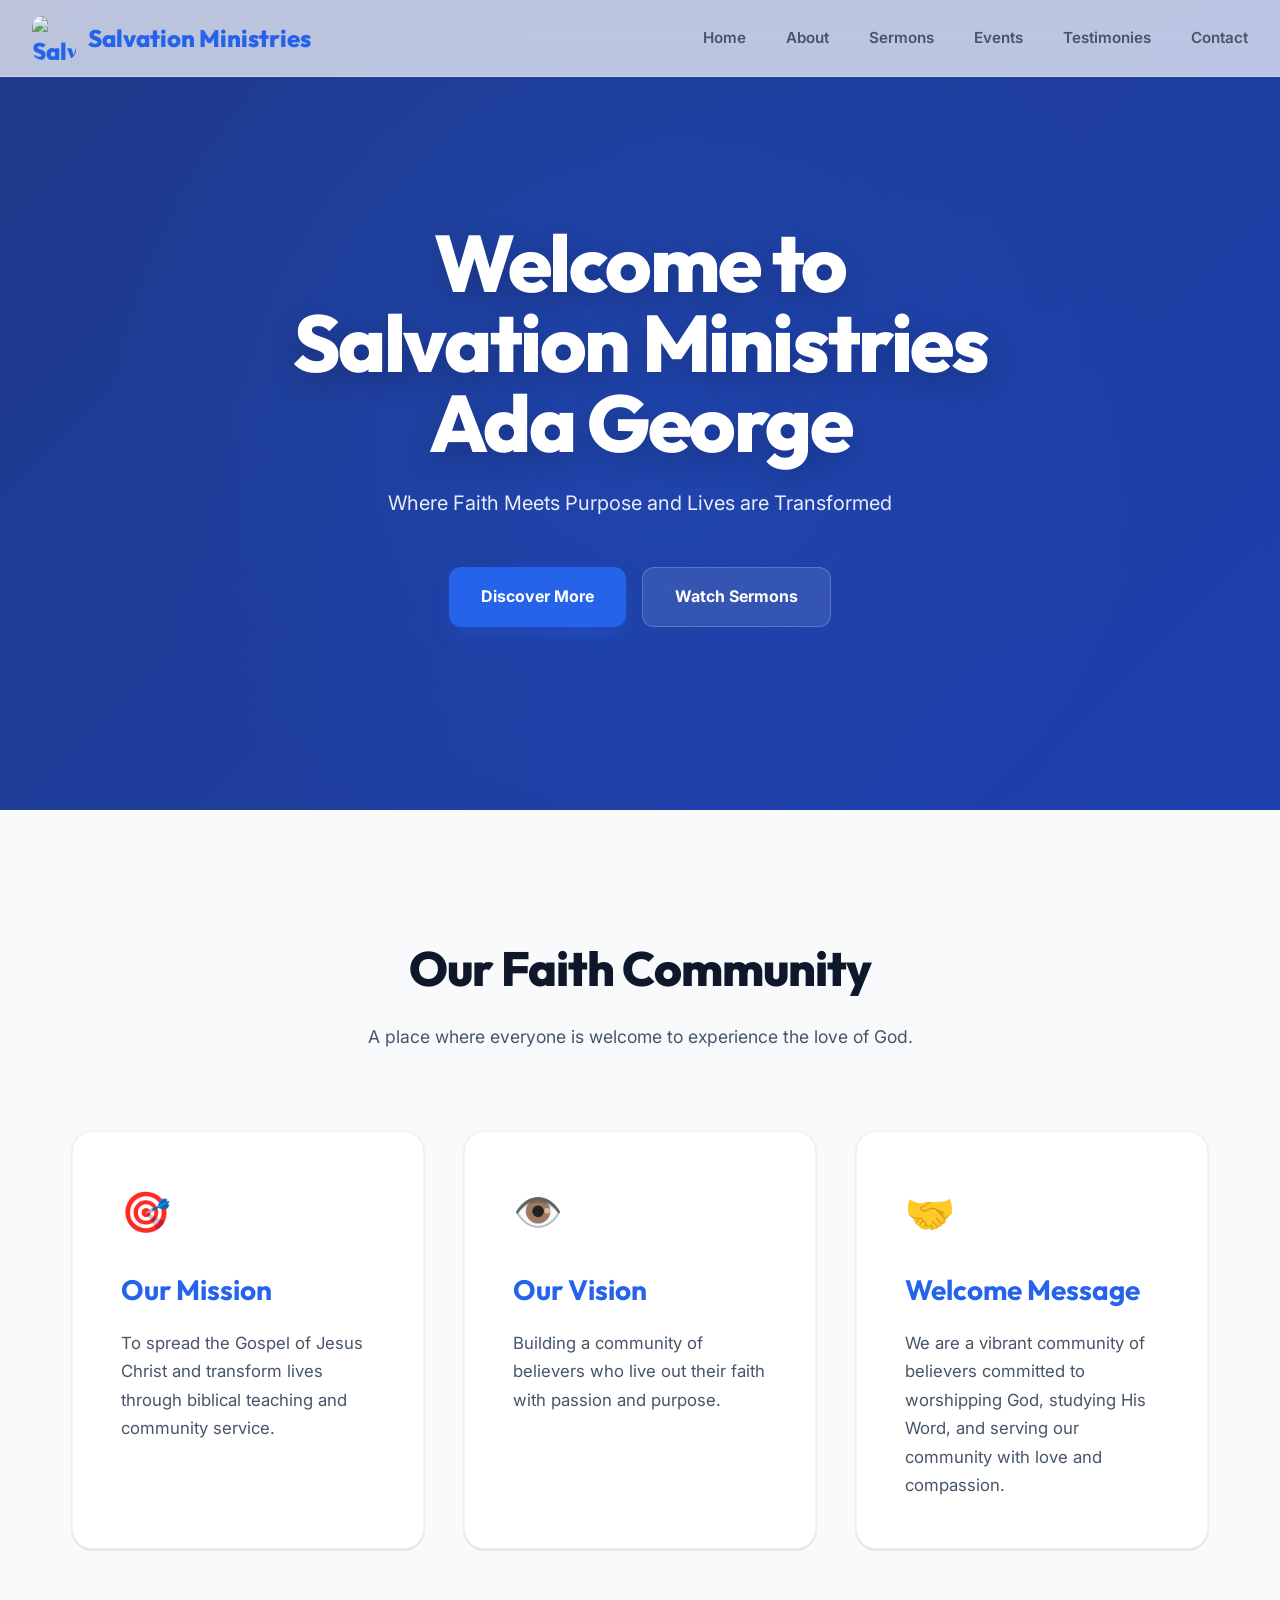
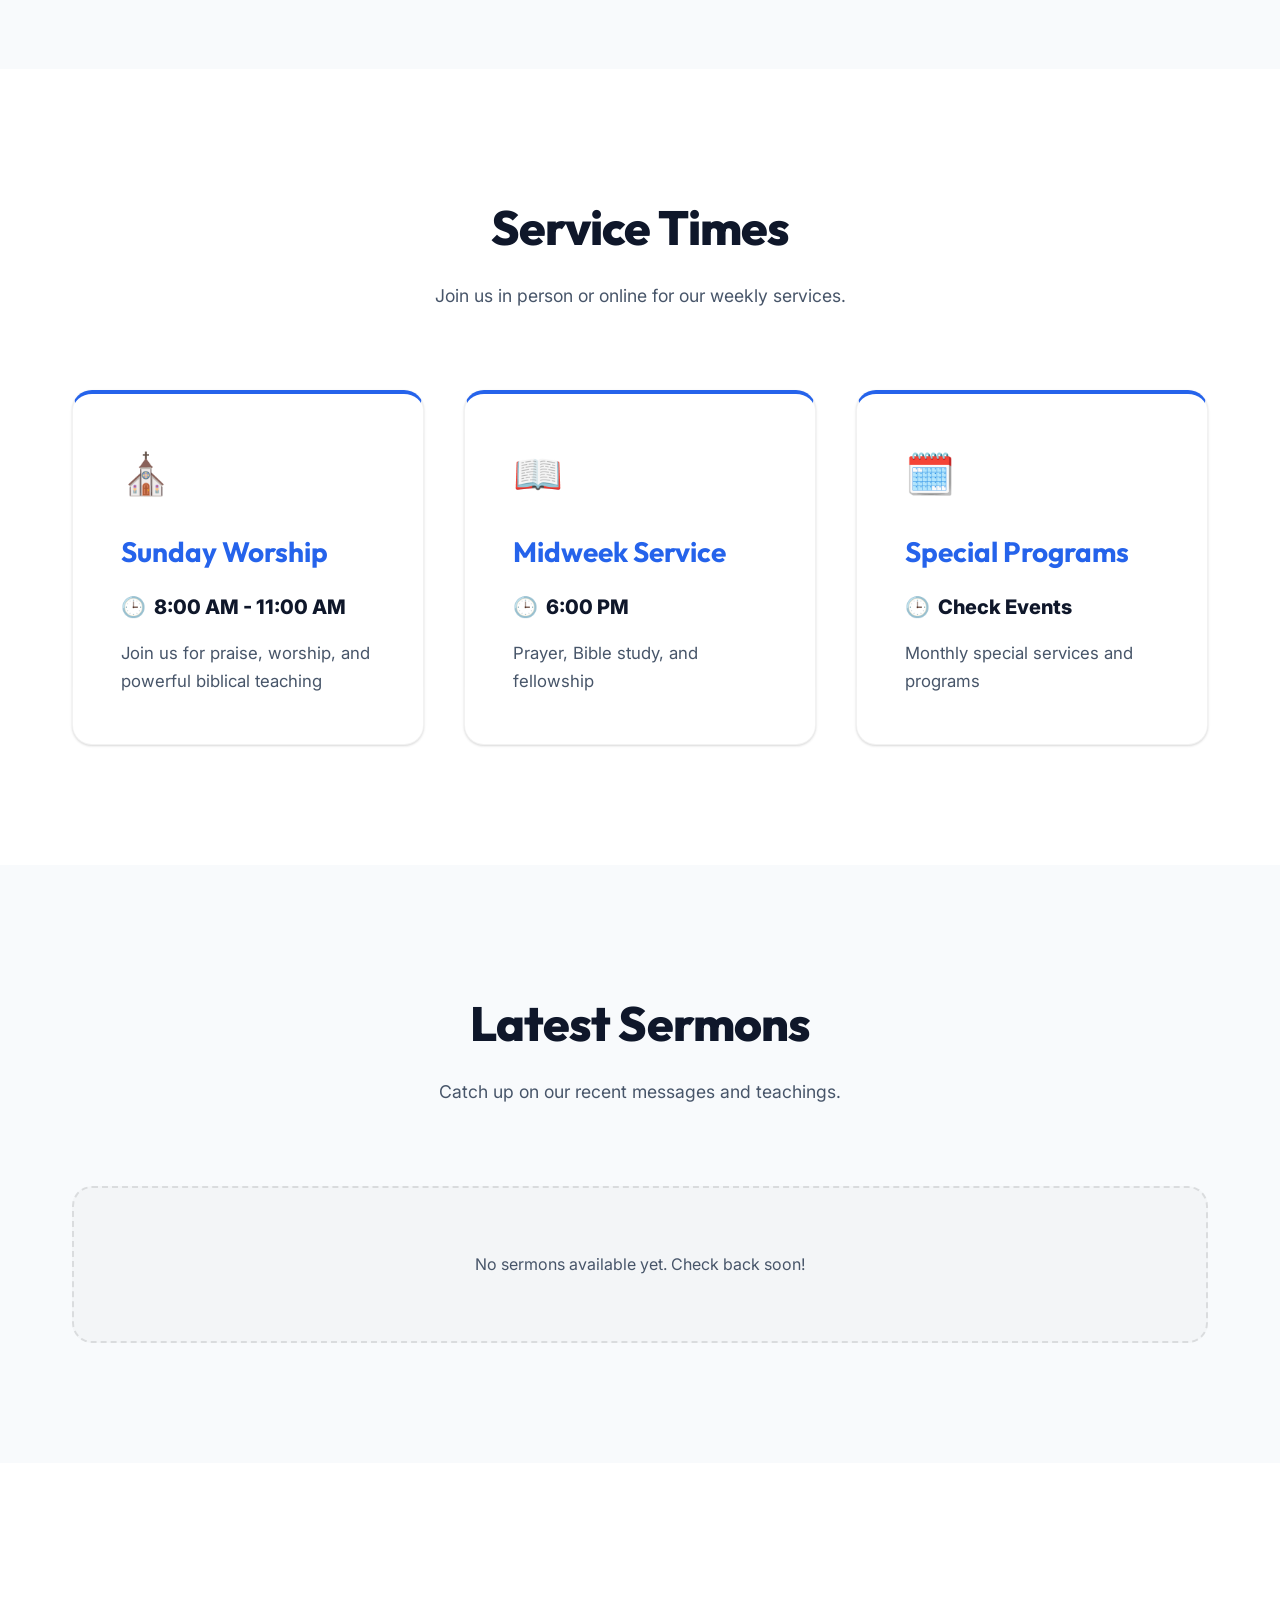
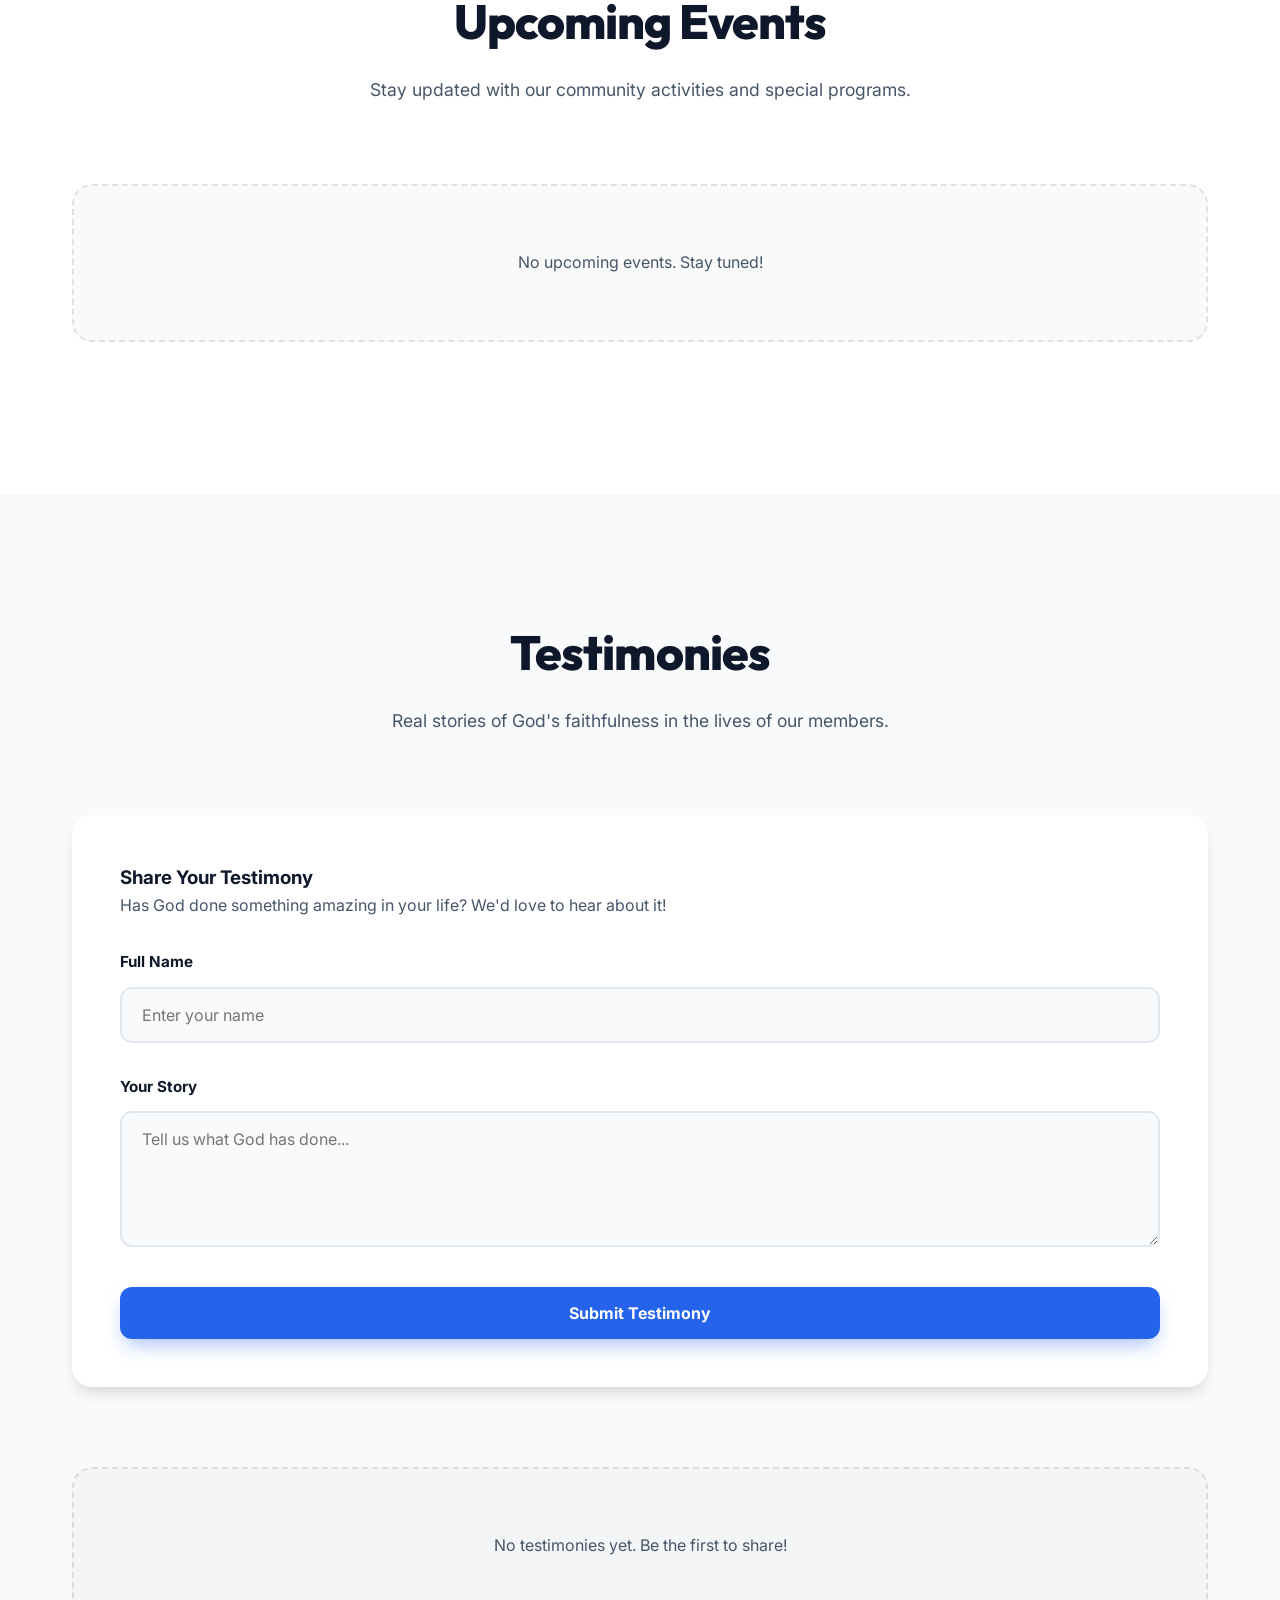
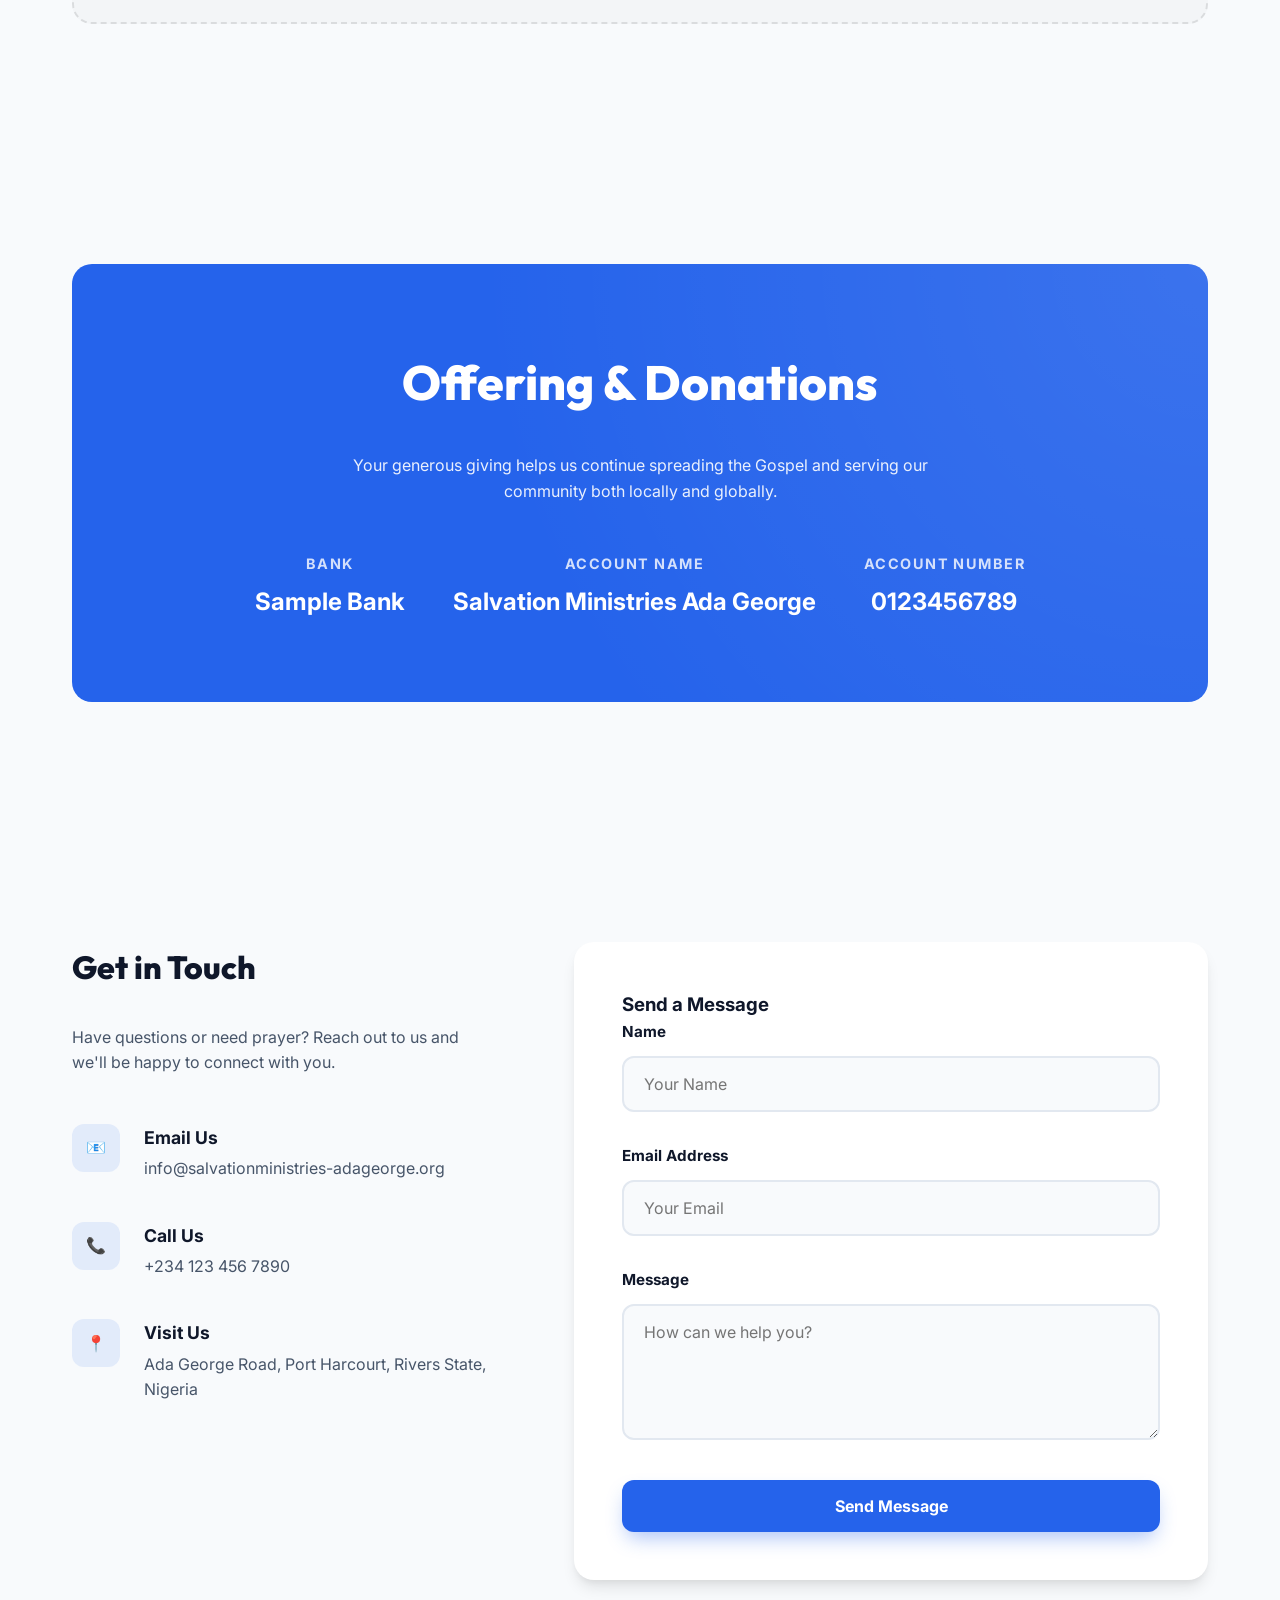
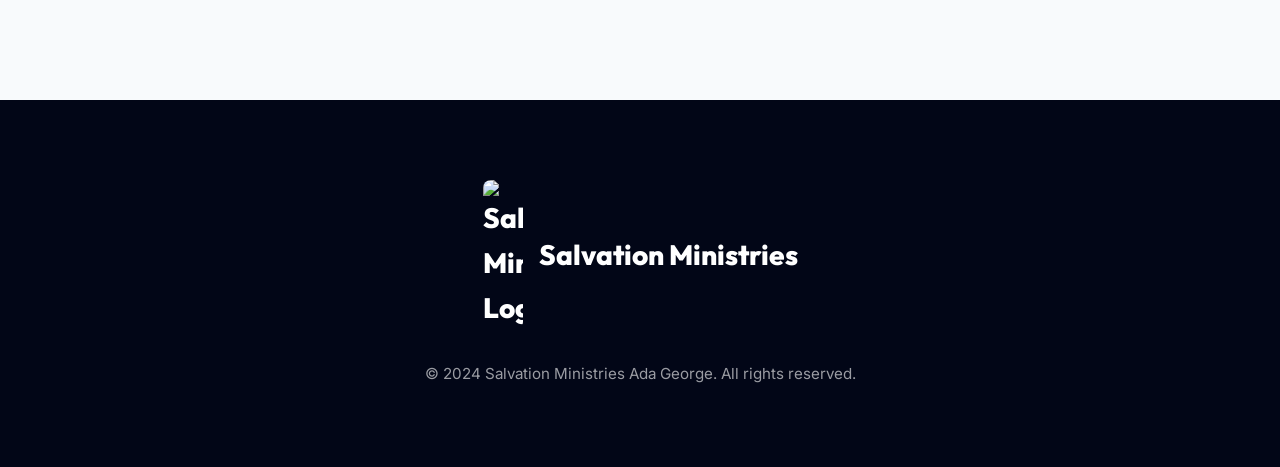
==== commit ff6dea68: "Add files via upload" ====
--- a/index.html
+++ b/index.html
@@ -4,7 +4,7 @@
     <meta charset="UTF-8">
     <meta name="viewport" content="width=device-width, initial-scale=1.0">
     <title>Salvation Ministries Ada George</title>
-    <link rel="icon" type="image/png" href="/mnt/user-data/uploads/1775217322747_image.png">
+    <link rel="icon" type="image/png" href="/uploads/1775217322747_image.png">
     <link rel="stylesheet" href="styles.css">
     <link rel="preconnect" href="https://fonts.googleapis.com">
     <link rel="preconnect" href="https://fonts.gstatic.com" crossorigin>
@@ -15,7 +15,7 @@
     <nav class="navbar" id="navbar">
         <div class="nav-container">
             <a href="#" class="nav-logo">
-                <img src="/mnt/user-data/uploads/1775217322747_image.png" alt="Salvation Ministries Logo">
+                <img src="/uploads/1775217322747_image.png" alt="Salvation Ministries Logo">
                 <span>Salvation Ministries</span>
             </a>
             <ul class="nav-menu" id="navMenu">
@@ -122,7 +122,17 @@
             <div class="empty-state" id="eventsEmpty">
                 <p>No upcoming events. Stay tuned!</p>
             </div>
-            <div class="grid" id="eventsGrid"></div>
+            
+            <div class="events-slider-container" id="eventsSlider" style="display: none;">
+                <button class="slider-btn prev" id="eventPrev">
+                    <i data-lucide="chevron-left"></i>
+                </button>
+                <div class="events-track" id="eventsGrid"></div>
+                <button class="slider-btn next" id="eventNext">
+                    <i data-lucide="chevron-right"></i>
+                </button>
+            </div>
+            <div class="slider-dots" id="eventDots"></div>
         </div>
     </section>
 
@@ -241,10 +251,10 @@
     <footer class="footer">
         <div class="container">
             <div class="footer-logo">
-                <img src="/mnt/user-data/uploads/1775217322747_image.png" alt="Salvation Ministries Logo" style="width: 40px; border-radius: 8px;">
+                <img src="/uploads/1775217322747_image.png" alt="Salvation Ministries Logo" style="width: 40px; border-radius: 8px;">
                 <span>Salvation Ministries</span>
             </div>
-            <p>&copy; 2026 Salvation Ministries Ada George. All rights reserved.</p>
+            <p>&copy; 2024 Salvation Ministries Ada George. All rights reserved.</p>
         </div>
     </footer>
 
--- a/styles.css
+++ b/styles.css
@@ -364,8 +364,9 @@
 
 .event-img {
     width: 100%;
-    height: 240px;
-    object-fit: cover;
+    max-height: 500px;
+    object-fit: contain;
+    background: #000;
 }
 
 .event-content {
@@ -566,6 +567,85 @@
 .footer p {
     opacity: 0.6;
     font-size: 0.95rem;
+}
+
+/* Events Slideshow */
+.events-slider-container {
+    position: relative;
+    max-width: 1000px;
+    margin: 0 auto;
+    overflow: hidden;
+    border-radius: var(--radius-lg);
+}
+
+.events-track {
+    display: flex;
+    transition: transform 0.5s cubic-bezier(0.4, 0, 0.2, 1);
+}
+
+.events-track .event-card {
+    flex: 0 0 100%;
+    border-radius: 0;
+    border: none;
+    transform: none !important;
+    box-shadow: none !important;
+}
+
+.slider-btn {
+    position: absolute;
+    top: 50%;
+    transform: translateY(-50%);
+    width: 50px;
+    height: 50px;
+    border-radius: 50%;
+    background: white;
+    border: none;
+    box-shadow: var(--shadow-lg);
+    cursor: pointer;
+    z-index: 10;
+    display: flex;
+    align-items: center;
+    justify-content: center;
+    color: var(--primary-color);
+    transition: var(--transition);
+}
+
+.slider-btn:hover {
+    background: var(--primary-color);
+    color: white;
+}
+
+.slider-btn.prev { left: 1rem; }
+.slider-btn.next { right: 1rem; }
+
+.slider-dots {
+    display: flex;
+    justify-content: center;
+    gap: 0.5rem;
+    margin-top: 2rem;
+}
+
+.slider-dot {
+    width: 10px;
+    height: 10px;
+    border-radius: 50%;
+    background: rgba(0, 0, 0, 0.1);
+    cursor: pointer;
+    transition: var(--transition);
+}
+
+.slider-dot.active {
+    background: var(--primary-color);
+    width: 24px;
+    border-radius: 10px;
+}
+
+body.dark-mode .slider-btn {
+    background: var(--bg-card);
+}
+
+body.dark-mode .slider-dot {
+    background: rgba(255, 255, 255, 0.1);
 }
 
 /* Responsive */
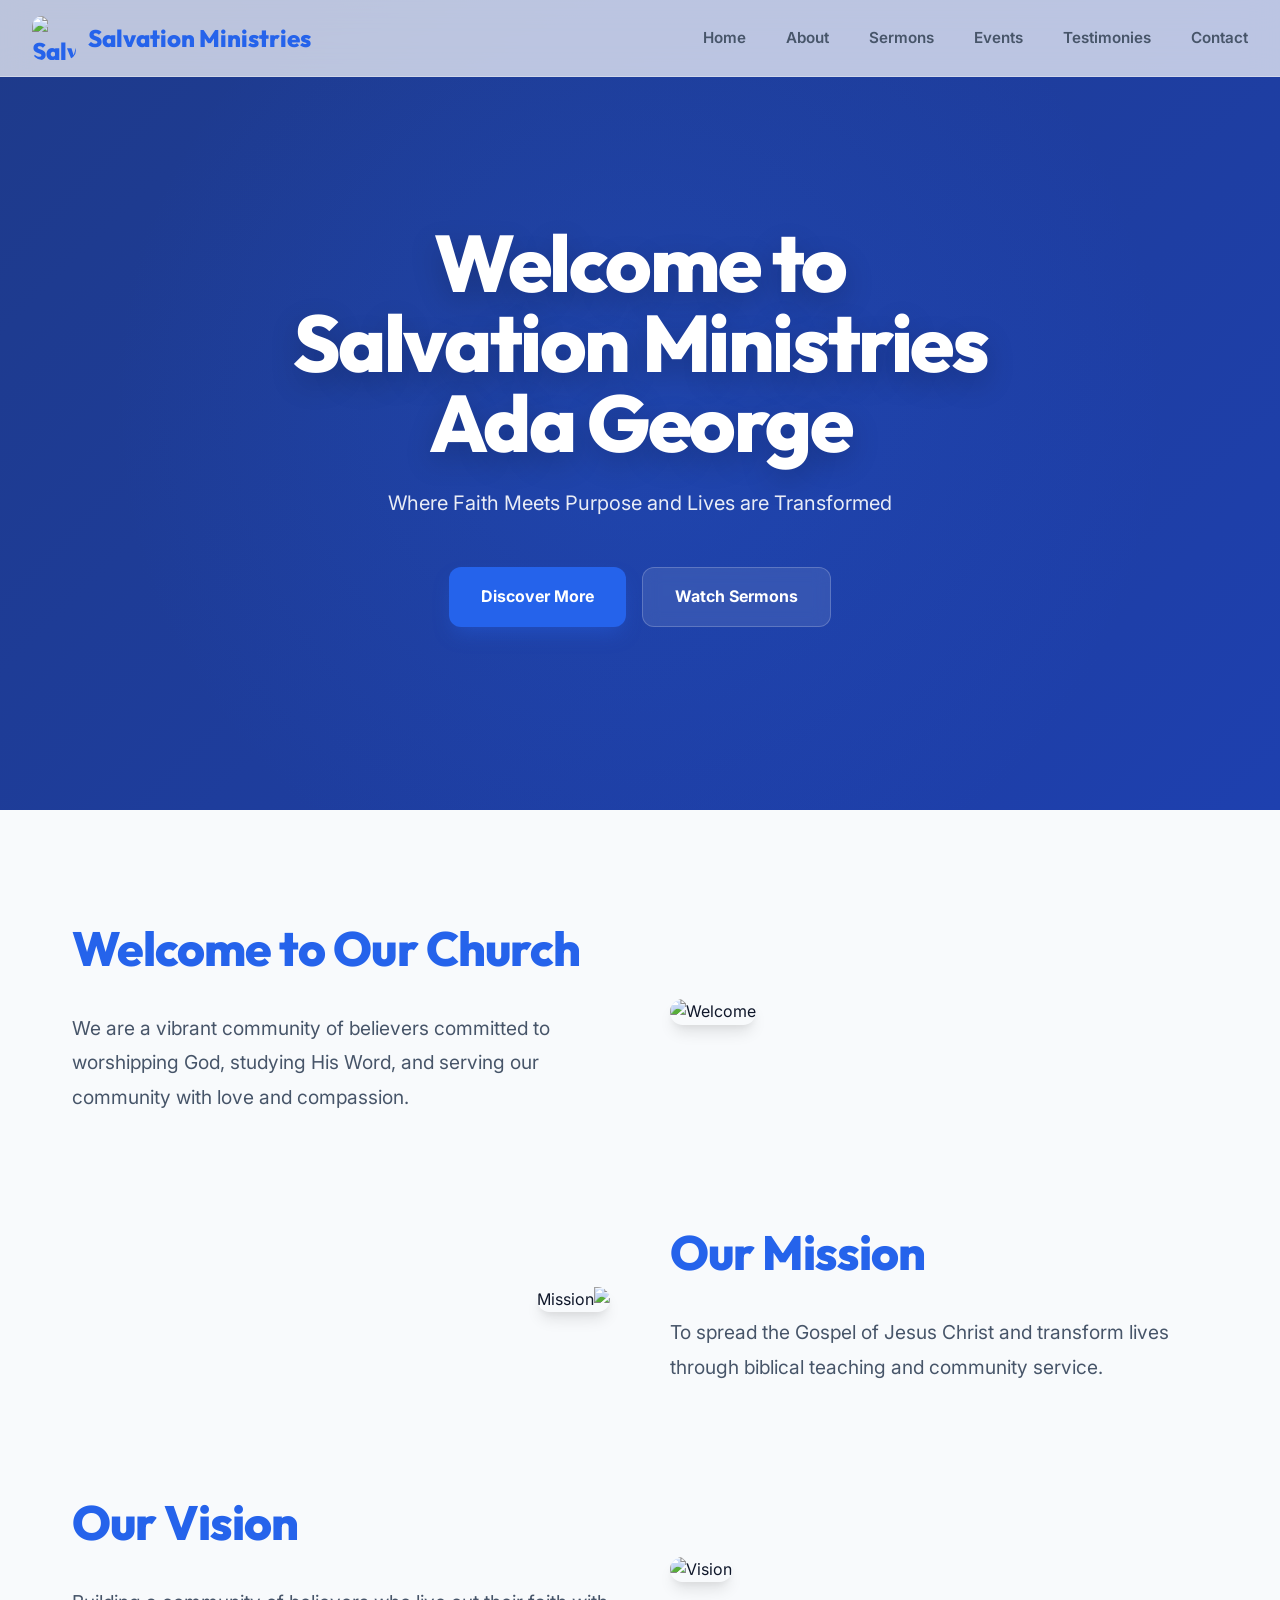
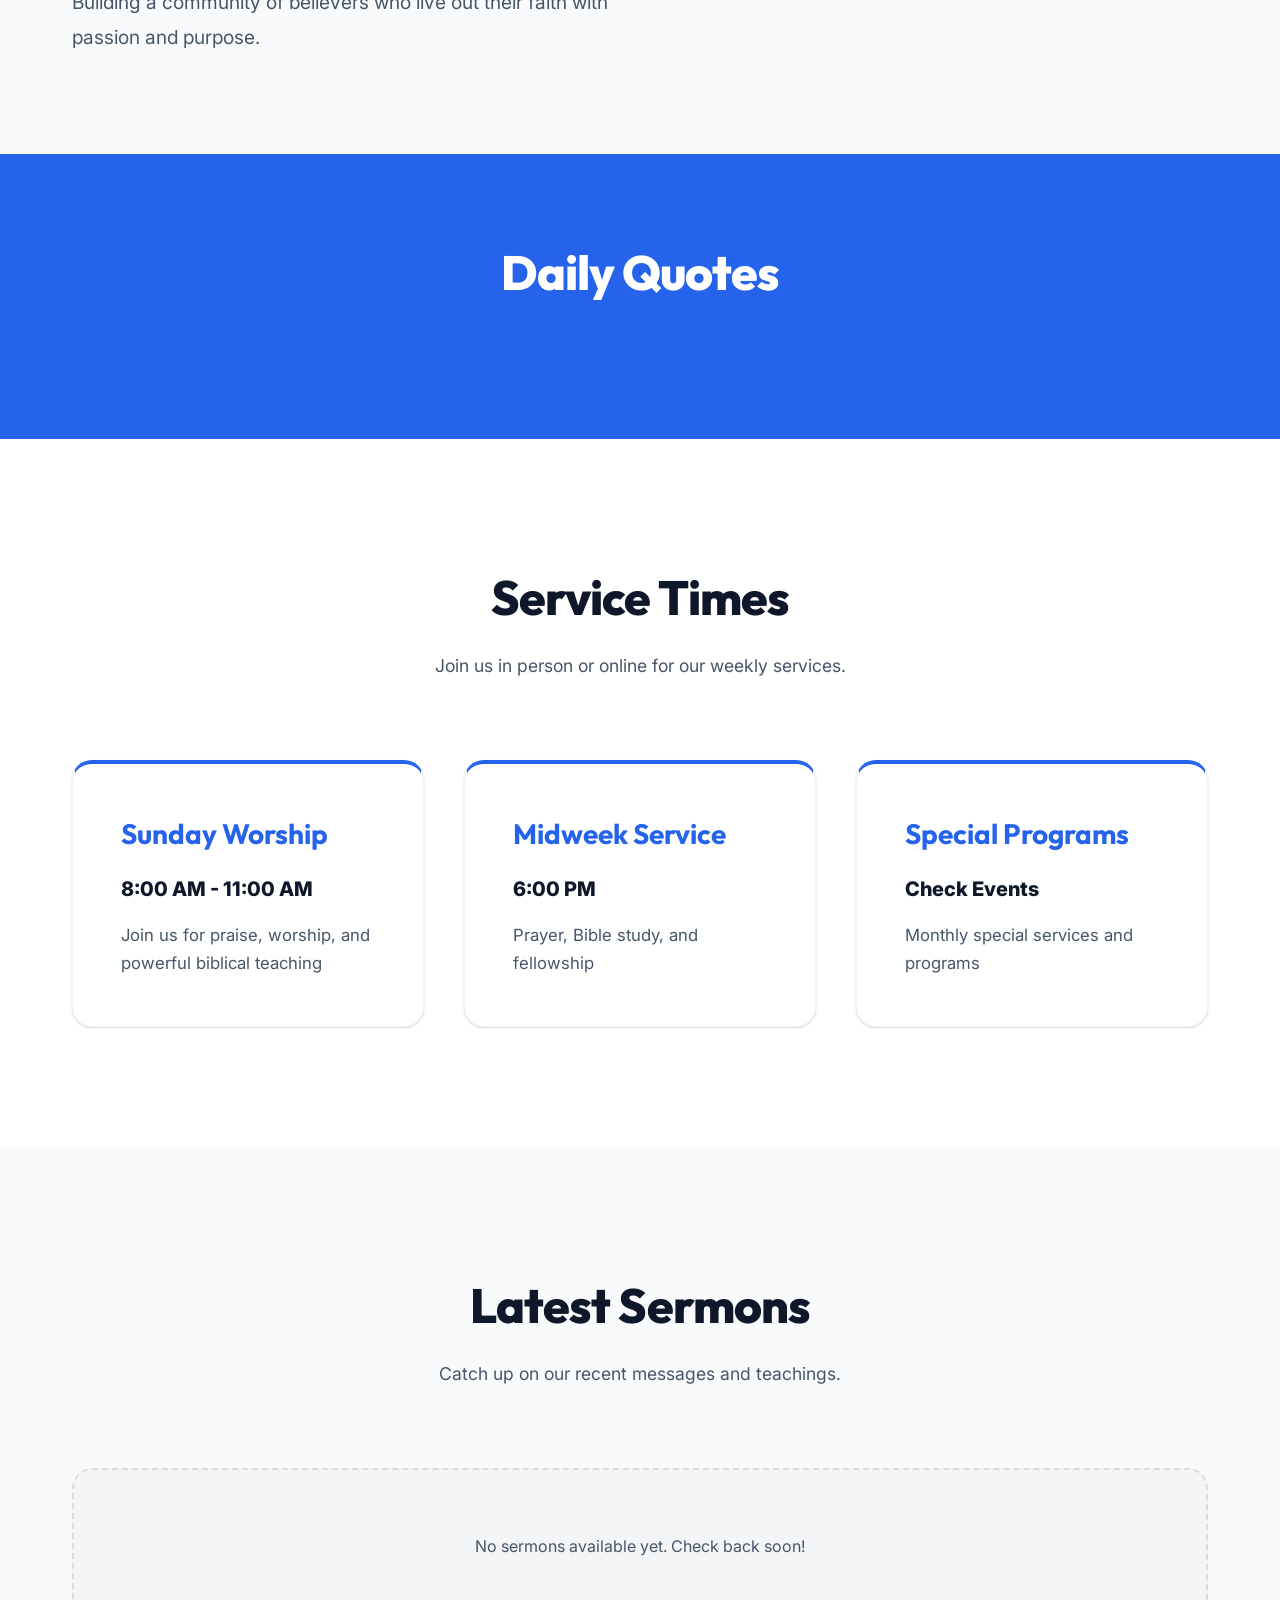
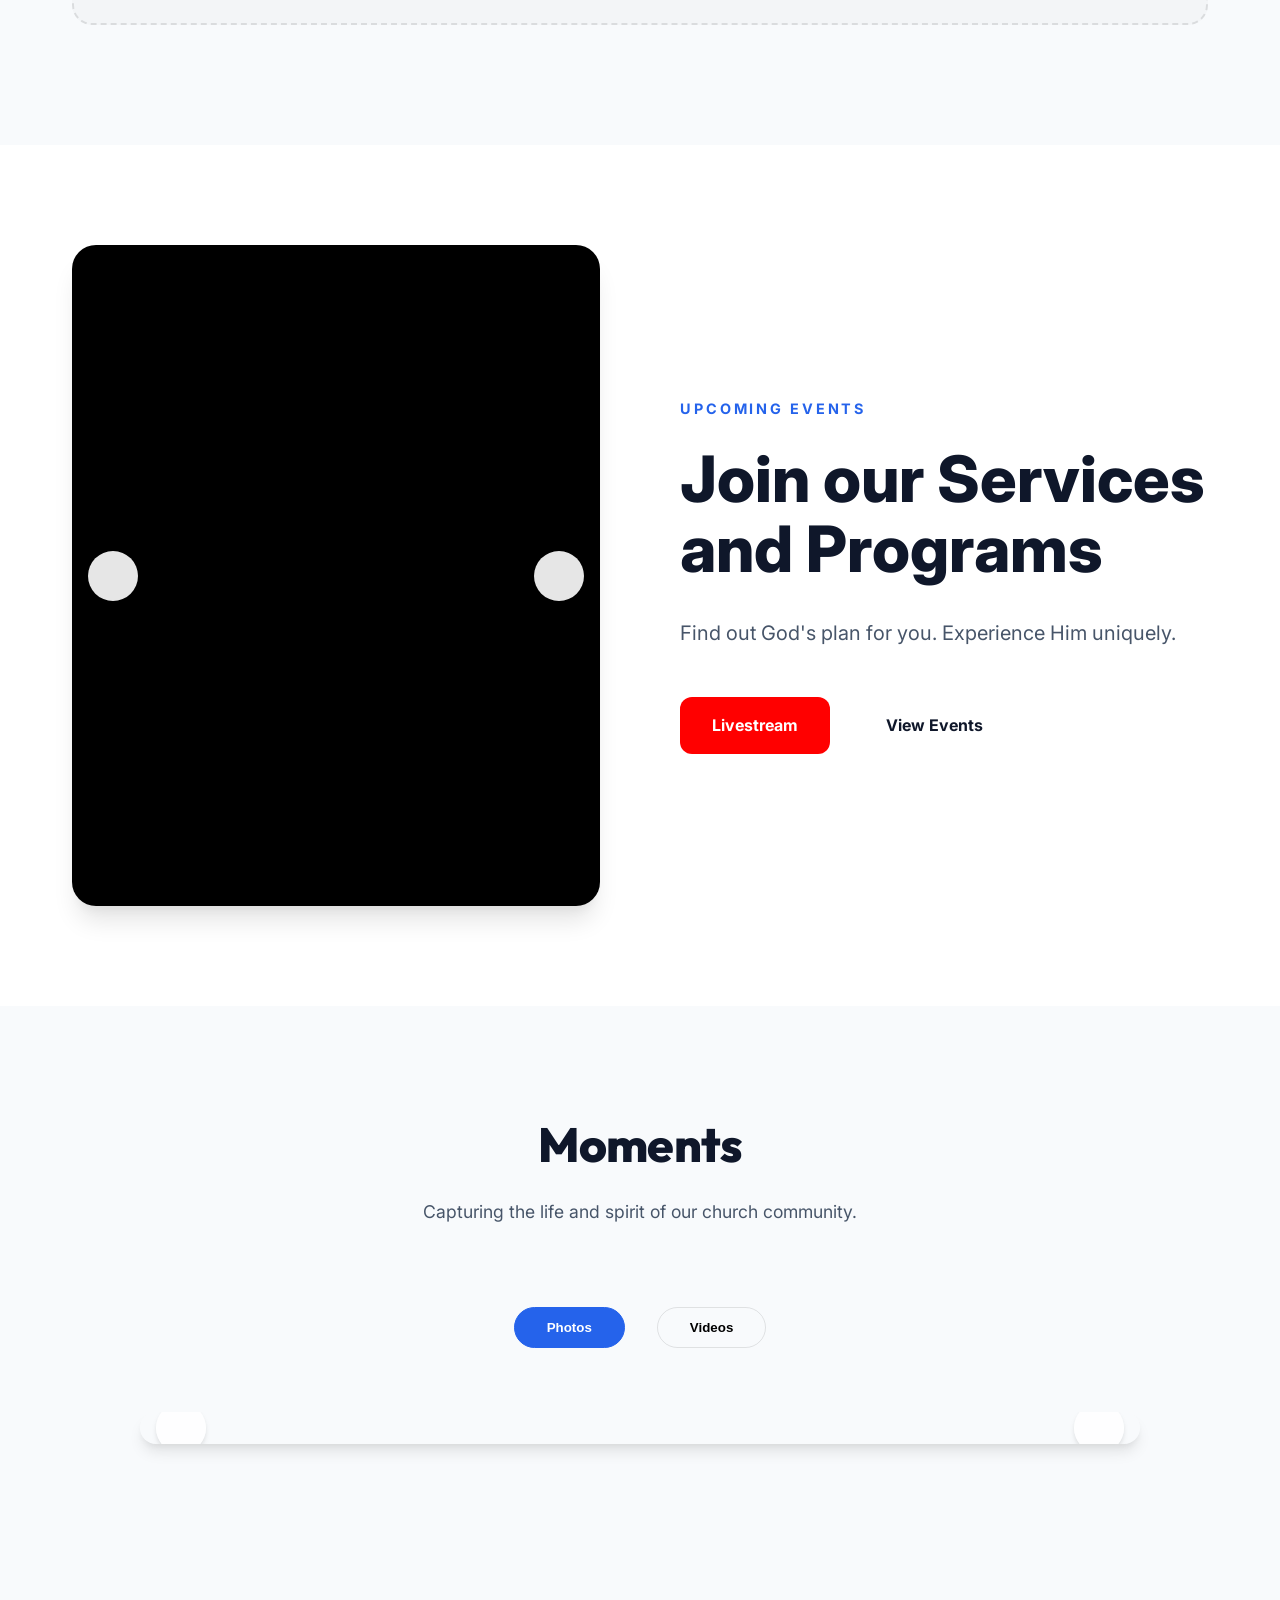
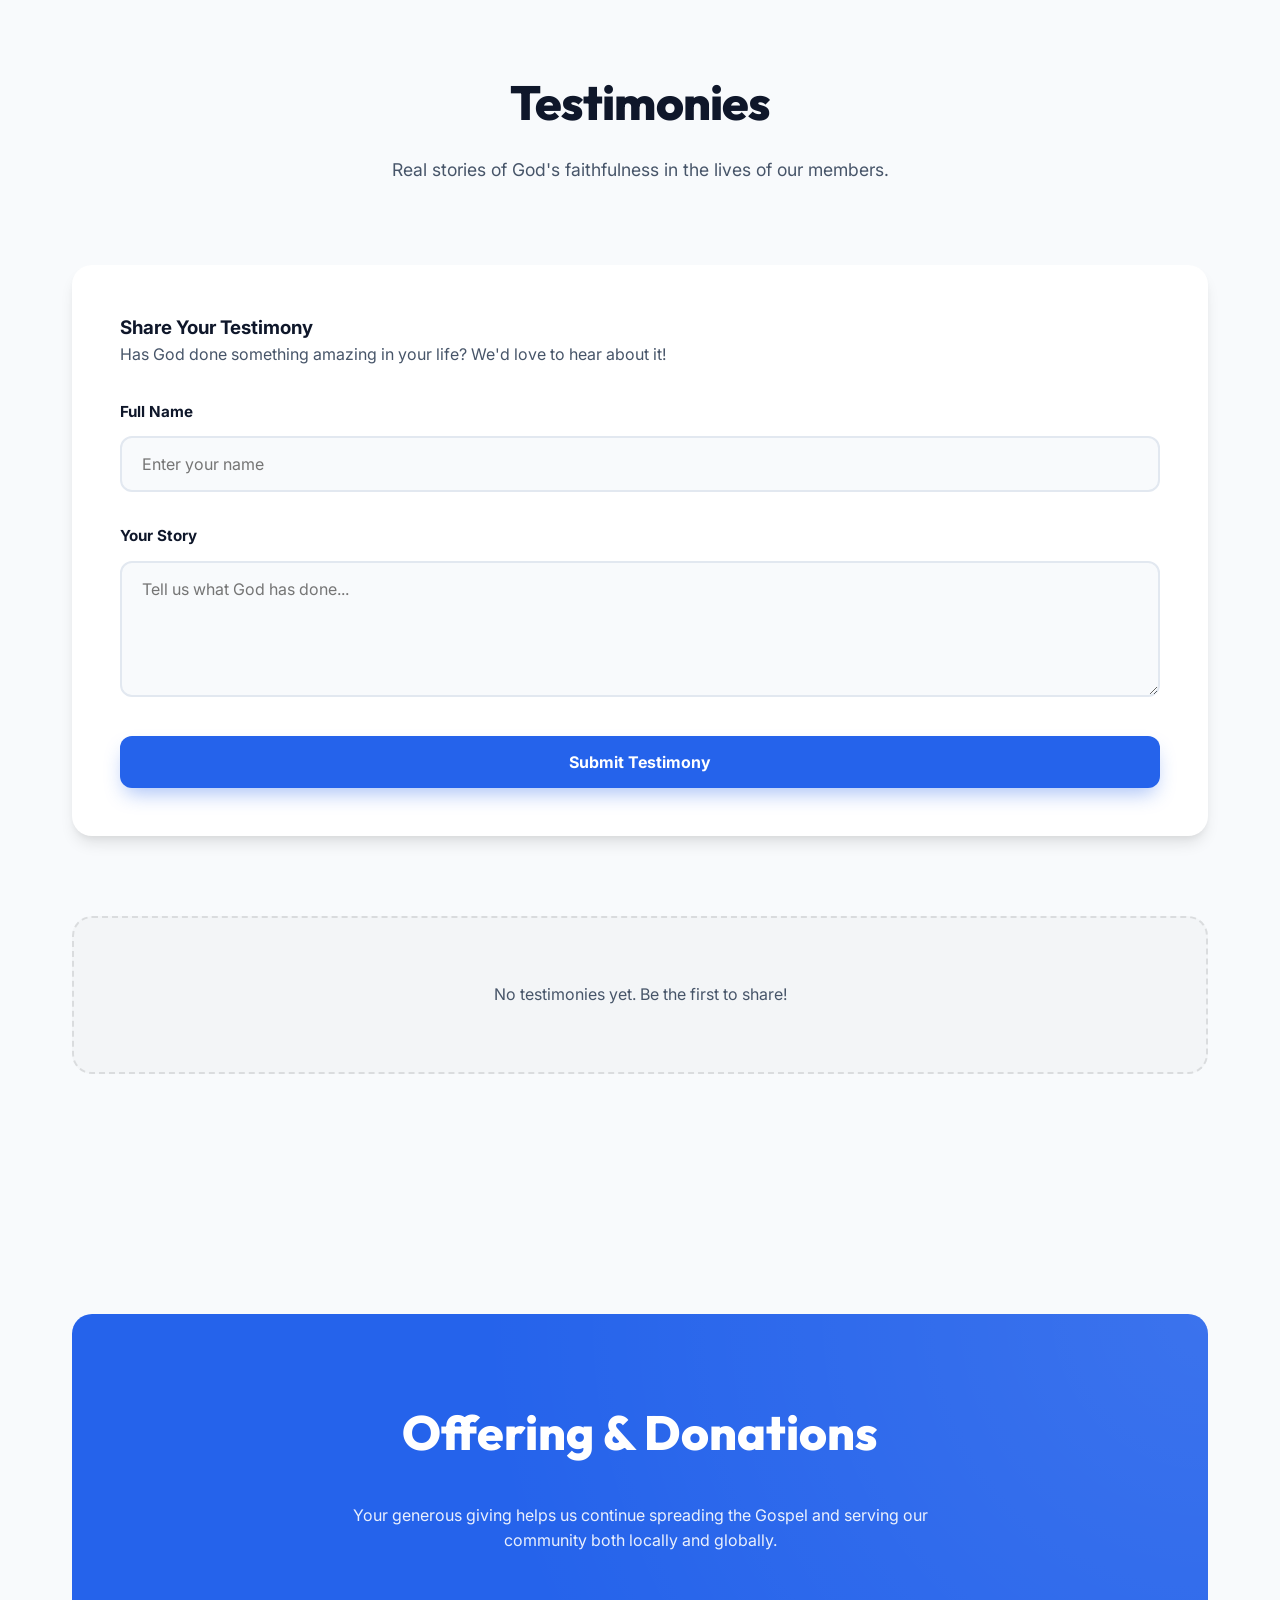
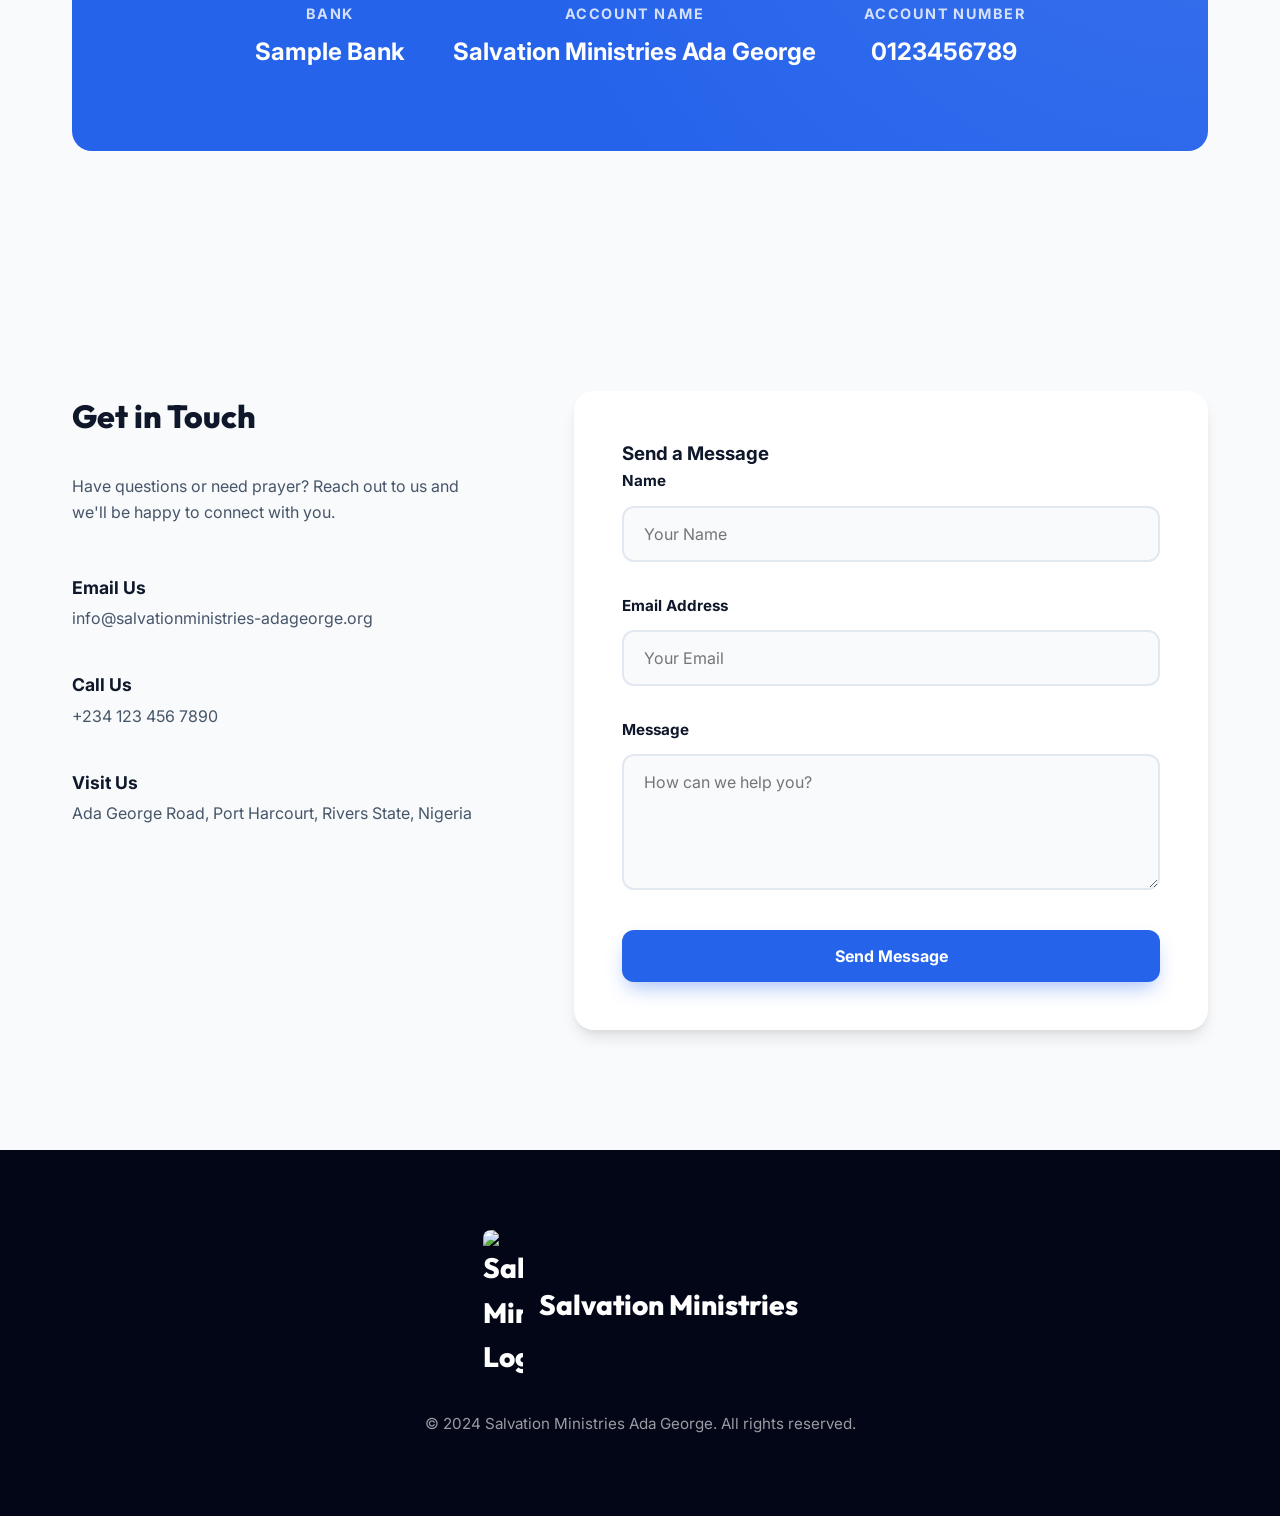
==== commit 53c54866: "Add files via upload" ====
--- a/index.html
+++ b/index.html
@@ -42,28 +42,46 @@
     </section>
 
     <!-- About Section -->
-    <section id="about">
-        <div class="container">
-            <div class="section-header">
-                <h2 class="section-title">Our Faith Community</h2>
-                <p class="section-subtitle">A place where everyone is welcome to experience the love of God.</p>
-            </div>
-            <div class="grid">
-                <div class="card">
-                    <div class="card-icon">🎯</div>
-                    <h3>Our Mission</h3>
+    <section id="about" class="about-split">
+        <div class="container">
+            <div class="about-item" id="welcomeSection">
+                <div class="about-content">
+                    <h2 class="section-title">Welcome to Our Church</h2>
+                    <p id="welcomeText">We are a vibrant community of believers committed to worshipping God, studying His Word, and serving our community with love and compassion.</p>
+                </div>
+                <div class="about-image">
+                    <img id="welcomeImage" src="" alt="Welcome" referrerPolicy="no-referrer">
+                </div>
+            </div>
+            
+            <div class="about-item reverse" id="missionSection">
+                <div class="about-content">
+                    <h2 class="section-title">Our Mission</h2>
                     <p id="missionText">To spread the Gospel of Jesus Christ and transform lives through biblical teaching and community service.</p>
                 </div>
-                <div class="card">
-                    <div class="card-icon">👁️</div>
-                    <h3>Our Vision</h3>
+                <div class="about-image">
+                    <img id="missionImage" src="" alt="Mission" referrerPolicy="no-referrer">
+                </div>
+            </div>
+
+            <div class="about-item" id="visionSection">
+                <div class="about-content">
+                    <h2 class="section-title">Our Vision</h2>
                     <p id="visionText">Building a community of believers who live out their faith with passion and purpose.</p>
                 </div>
-                <div class="card">
-                    <div class="card-icon">🤝</div>
-                    <h3>Welcome Message</h3>
-                    <p id="welcomeText">We are a vibrant community of believers committed to worshipping God, studying His Word, and serving our community with love and compassion.</p>
-                </div>
+                <div class="about-image">
+                    <img id="visionImage" src="" alt="Vision" referrerPolicy="no-referrer">
+                </div>
+            </div>
+        </div>
+    </section>
+
+    <!-- Daily Quotes Section -->
+    <section id="quotes" class="quotes-section">
+        <div class="container">
+            <h2 class="section-title" style="color: white; margin-bottom: 3rem;">Daily Quotes</h2>
+            <div class="quote-container" id="quoteContainer">
+                <!-- Quote will be loaded here -->
             </div>
         </div>
     </section>
@@ -77,21 +95,18 @@
             </div>
             <div class="grid">
                 <div class="card service-card" id="sundayService">
-                    <div class="card-icon">⛪</div>
                     <h3 class="service-title">Sunday Worship</h3>
-                    <div class="service-time"><span>🕒</span> 8:00 AM - 11:00 AM</div>
+                    <div class="service-time">8:00 AM - 11:00 AM</div>
                     <p class="service-description">Join us for praise, worship, and powerful biblical teaching</p>
                 </div>
                 <div class="card service-card" id="midweekService">
-                    <div class="card-icon">📖</div>
                     <h3 class="service-title">Midweek Service</h3>
-                    <div class="service-time"><span>🕒</span> 6:00 PM</div>
+                    <div class="service-time">6:00 PM</div>
                     <p class="service-description">Prayer, Bible study, and fellowship</p>
                 </div>
                 <div class="card service-card" id="specialService">
-                    <div class="card-icon">🗓️</div>
                     <h3 class="service-title">Special Programs</h3>
-                    <div class="service-time"><span>🕒</span> Check Events</div>
+                    <div class="service-time">Check Events</div>
                     <p class="service-description">Monthly special services and programs</p>
                 </div>
             </div>
@@ -113,26 +128,65 @@
     </section>
 
     <!-- Events Section -->
-    <section id="events" style="background: var(--bg-white);">
+    <section id="events" class="events-split-section">
+        <div class="container">
+            <div class="events-split-grid">
+                <div class="events-poster-side">
+                    <div class="events-poster-slider" id="eventsPosterSlider">
+                        <div class="events-poster-track" id="eventsGrid">
+                            <!-- Event posters will be loaded here -->
+                        </div>
+                        <div class="slider-controls">
+                            <button class="slider-arrow prev" id="eventPrev"><i data-lucide="chevron-left"></i></button>
+                            <button class="slider-arrow next" id="eventNext"><i data-lucide="chevron-right"></i></button>
+                        </div>
+                    </div>
+                </div>
+                <div class="events-content-side">
+                    <span class="meta-label">UPCOMING EVENTS</span>
+                    <h2 class="split-title">Join our Services and Programs</h2>
+                    <p class="split-description">Find out God's plan for you. Experience Him uniquely.</p>
+                    <div class="split-btns">
+                        <a href="https://www.youtube.com/@SalvationMinistries" target="_blank" class="btn btn-red">Livestream</a>
+                        <a href="#events" class="btn btn-outline">View Events</a>
+                    </div>
+                </div>
+            </div>
+        </div>
+    </section>
+
+    <!-- Moments Section -->
+    <section id="moments">
         <div class="container">
             <div class="section-header">
-                <h2 class="section-title">Upcoming Events</h2>
-                <p class="section-subtitle">Stay updated with our community activities and special programs.</p>
-            </div>
-            <div class="empty-state" id="eventsEmpty">
-                <p>No upcoming events. Stay tuned!</p>
+                <h2 class="section-title">Moments</h2>
+                <p class="section-subtitle">Capturing the life and spirit of our church community.</p>
             </div>
             
-            <div class="events-slider-container" id="eventsSlider" style="display: none;">
-                <button class="slider-btn prev" id="eventPrev">
-                    <i data-lucide="chevron-left"></i>
-                </button>
-                <div class="events-track" id="eventsGrid"></div>
-                <button class="slider-btn next" id="eventNext">
-                    <i data-lucide="chevron-right"></i>
-                </button>
-            </div>
-            <div class="slider-dots" id="eventDots"></div>
+            <div class="moments-tabs">
+                <button class="moment-tab active" data-type="photos">Photos</button>
+                <button class="moment-tab" data-type="videos">Videos</button>
+            </div>
+
+            <div class="moments-content">
+                <div id="photosGallery" class="moments-gallery active">
+                    <div class="moments-slider" id="momentsSlider">
+                        <div class="moments-track" id="photosTrack">
+                            <!-- Photos will be loaded here -->
+                        </div>
+                        <div class="slider-controls">
+                            <button class="slider-arrow prev" id="momentPrev"><i data-lucide="chevron-left"></i></button>
+                            <button class="slider-arrow next" id="momentNext"><i data-lucide="chevron-right"></i></button>
+                        </div>
+                        <div class="slider-dots" id="momentDots"></div>
+                    </div>
+                </div>
+                <div id="videosGallery" class="moments-gallery">
+                    <div class="video-grid" id="videosTrack">
+                        <!-- Videos will be loaded here -->
+                    </div>
+                </div>
+            </div>
         </div>
     </section>
 
@@ -203,21 +257,18 @@
                     <p style="color: var(--text-muted); margin-bottom: 3rem;">Have questions or need prayer? Reach out to us and we'll be happy to connect with you.</p>
                     
                     <div class="contact-item">
-                        <div class="contact-icon">📧</div>
                         <div class="contact-text">
                             <h4>Email Us</h4>
                             <p id="contactEmail">info@salvationministries-adageorge.org</p>
                         </div>
                     </div>
                     <div class="contact-item">
-                        <div class="contact-icon">📞</div>
                         <div class="contact-text">
                             <h4>Call Us</h4>
                             <p id="contactPhone">+234 123 456 7890</p>
                         </div>
                     </div>
                     <div class="contact-item">
-                        <div class="contact-icon">📍</div>
                         <div class="contact-text">
                             <h4>Visit Us</h4>
                             <p id="contactAddress">Ada George Road, Port Harcourt, Rivers State, Nigeria</p>
@@ -261,6 +312,9 @@
     <!-- Firebase SDK -->
     <script src="https://www.gstatic.com/firebasejs/9.22.0/firebase-app-compat.js"></script>
     <script src="https://www.gstatic.com/firebasejs/9.22.0/firebase-firestore-compat.js"></script>
+    
+    <!-- Icons -->
+    <script src="https://unpkg.com/lucide@latest"></script>
     
     <!-- App Scripts -->
     <script src="firebase-config.js"></script>
--- a/styles.css
+++ b/styles.css
@@ -364,8 +364,8 @@
 
 .event-img {
     width: 100%;
-    max-height: 500px;
-    object-fit: contain;
+    aspect-ratio: 819 / 1024;
+    object-fit: cover;
     background: #000;
 }
 
@@ -543,6 +543,362 @@
     outline: none;
     border-color: var(--primary-color);
     background: var(--bg-white);
+}
+
+/* About Split Section */
+.about-split {
+    padding: 100px 0;
+}
+
+.about-item {
+    display: grid;
+    grid-template-columns: 1fr 1fr;
+    gap: 60px;
+    align-items: center;
+    margin-bottom: 100px;
+}
+
+.about-item.reverse {
+    direction: rtl;
+}
+
+.about-item.reverse .about-content {
+    direction: ltr;
+}
+
+.about-item:last-child {
+    margin-bottom: 0;
+}
+
+.about-content h2 {
+    font-size: 3rem;
+    margin-bottom: 1.5rem;
+    color: var(--primary-color);
+}
+
+.about-content p {
+    font-size: 1.2rem;
+    line-height: 1.8;
+    color: var(--text-muted);
+}
+
+.about-image img {
+    width: 100%;
+    height: 500px;
+    object-fit: cover;
+    border-radius: 24px;
+    box-shadow: var(--shadow-lg);
+}
+
+/* Daily Quotes Section */
+.quotes-section {
+    background: var(--primary-color);
+    color: white;
+    padding: 80px 0;
+    text-align: center;
+}
+
+.quote-container blockquote {
+    font-size: 2.5rem;
+    font-family: 'Outfit', sans-serif;
+    font-weight: 600;
+    line-height: 1.2;
+    margin-bottom: 1.5rem;
+    max-width: 900px;
+    margin-left: auto;
+    margin-right: auto;
+}
+
+.quote-container cite {
+    font-size: 1.1rem;
+    font-style: normal;
+    opacity: 0.8;
+    text-transform: uppercase;
+    letter-spacing: 0.1em;
+}
+
+/* Events Split Section */
+.events-split-section {
+    padding: 100px 0;
+    background: var(--bg-white);
+}
+
+.events-split-grid {
+    display: grid;
+    grid-template-columns: 1fr 1fr;
+    gap: 80px;
+    align-items: center;
+}
+
+.events-poster-side {
+    position: relative;
+}
+
+.events-poster-slider {
+    border-radius: 24px;
+    overflow: hidden;
+    box-shadow: var(--shadow-xl);
+    aspect-ratio: 819 / 1024;
+    background: #000;
+}
+
+.events-poster-track {
+    display: flex;
+    transition: transform 0.5s cubic-bezier(0.4, 0, 0.2, 1);
+    height: 100%;
+}
+
+.event-poster-item {
+    min-width: 100%;
+    height: 100%;
+}
+
+.event-poster-item img {
+    width: 100%;
+    height: 100%;
+    object-fit: cover;
+}
+
+.events-content-side .meta-label {
+    display: block;
+    font-size: 0.9rem;
+    font-weight: 700;
+    letter-spacing: 0.2em;
+    color: var(--primary-color);
+    margin-bottom: 1.5rem;
+}
+
+.split-title {
+    font-size: 4rem;
+    line-height: 1.1;
+    margin-bottom: 2rem;
+    font-weight: 800;
+}
+
+.split-description {
+    font-size: 1.25rem;
+    color: var(--text-muted);
+    margin-bottom: 3rem;
+    max-width: 500px;
+}
+
+.split-btns {
+    display: flex;
+    gap: 1.5rem;
+}
+
+.btn-red {
+    background: #ff0000;
+    color: white;
+}
+
+.btn-red:hover {
+    background: #cc0000;
+    transform: translateY(-2px);
+}
+
+.btn-outline {
+    border: 2px solid var(--text-main);
+    color: var(--text-main);
+}
+
+.btn-outline:hover {
+    background: var(--text-main);
+    color: white;
+}
+
+/* Moments Section */
+#moments {
+    padding: 100px 0;
+}
+
+.moments-tabs {
+    display: flex;
+    justify-content: center;
+    gap: 2rem;
+    margin-bottom: 4rem;
+}
+
+.moment-tab {
+    padding: 0.75rem 2rem;
+    border-radius: 100px;
+    font-weight: 600;
+    cursor: pointer;
+    transition: var(--transition);
+    border: 1px solid rgba(0,0,0,0.1);
+    background: transparent;
+}
+
+.moment-tab.active {
+    background: var(--primary-color);
+    color: white;
+    border-color: var(--primary-color);
+}
+
+.moments-gallery {
+    display: none;
+}
+
+.moments-gallery.active {
+    display: block;
+}
+
+.moments-slider {
+    position: relative;
+    max-width: 1000px;
+    margin: 0 auto;
+    border-radius: 24px;
+    overflow: hidden;
+    box-shadow: var(--shadow-lg);
+}
+
+.moments-track {
+    display: flex;
+    transition: transform 0.5s ease;
+}
+
+.moment-slide {
+    min-width: 100%;
+    position: relative;
+}
+
+.moment-slide img {
+    width: 100%;
+    height: 600px;
+    object-fit: cover;
+}
+
+.moment-info {
+    position: absolute;
+    bottom: 0;
+    left: 0;
+    right: 0;
+    padding: 3rem 2rem 2rem;
+    background: linear-gradient(transparent, rgba(0,0,0,0.8));
+    color: white;
+}
+
+.moment-info h3 {
+    font-size: 1.5rem;
+    margin-bottom: 0.5rem;
+}
+
+.moment-info p {
+    opacity: 0.8;
+}
+
+.video-grid {
+    display: grid;
+    grid-template-columns: repeat(auto-fill, minmax(300px, 1fr));
+    gap: 2rem;
+}
+
+.video-card {
+    background: var(--bg-white);
+    border-radius: 20px;
+    overflow: hidden;
+    box-shadow: var(--shadow-sm);
+    transition: var(--transition);
+}
+
+.video-card:hover {
+    transform: translateY(-5px);
+    box-shadow: var(--shadow-md);
+}
+
+.video-thumb {
+    height: 200px;
+    background: #000;
+    display: flex;
+    align-items: center;
+    justify-content: center;
+    color: white;
+    font-size: 3rem;
+    text-decoration: none;
+}
+
+.video-content {
+    padding: 1.5rem;
+}
+
+.video-content h3 {
+    font-size: 1.2rem;
+    margin-bottom: 0.5rem;
+}
+
+.slider-controls {
+    position: absolute;
+    top: 50%;
+    left: 0;
+    right: 0;
+    transform: translateY(-50%);
+    display: flex;
+    justify-content: space-between;
+    padding: 0 1rem;
+    pointer-events: none;
+    z-index: 10;
+}
+
+.slider-arrow {
+    width: 50px;
+    height: 50px;
+    border-radius: 50%;
+    background: rgba(255,255,255,0.9);
+    border: none;
+    display: flex;
+    align-items: center;
+    justify-content: center;
+    cursor: pointer;
+    pointer-events: auto;
+    transition: var(--transition);
+    box-shadow: var(--shadow-md);
+}
+
+.slider-arrow:hover {
+    background: white;
+    transform: scale(1.1);
+}
+
+.slider-dots {
+    display: flex;
+    justify-content: center;
+    gap: 0.5rem;
+    margin-top: 2rem;
+}
+
+.slider-dot {
+    width: 10px;
+    height: 10px;
+    border-radius: 50%;
+    background: rgba(0,0,0,0.1);
+    border: none;
+    cursor: pointer;
+    transition: var(--transition);
+}
+
+.slider-dot.active {
+    background: var(--primary-color);
+    width: 30px;
+    border-radius: 100px;
+}
+
+@media (max-width: 992px) {
+    .about-item, .events-split-grid {
+        grid-template-columns: 1fr;
+        gap: 40px;
+    }
+    
+    .about-item.reverse {
+        direction: ltr;
+    }
+    
+    .split-title {
+        font-size: 3rem;
+    }
+    
+    .about-image img {
+        height: 350px;
+    }
 }
 
 /* Footer */
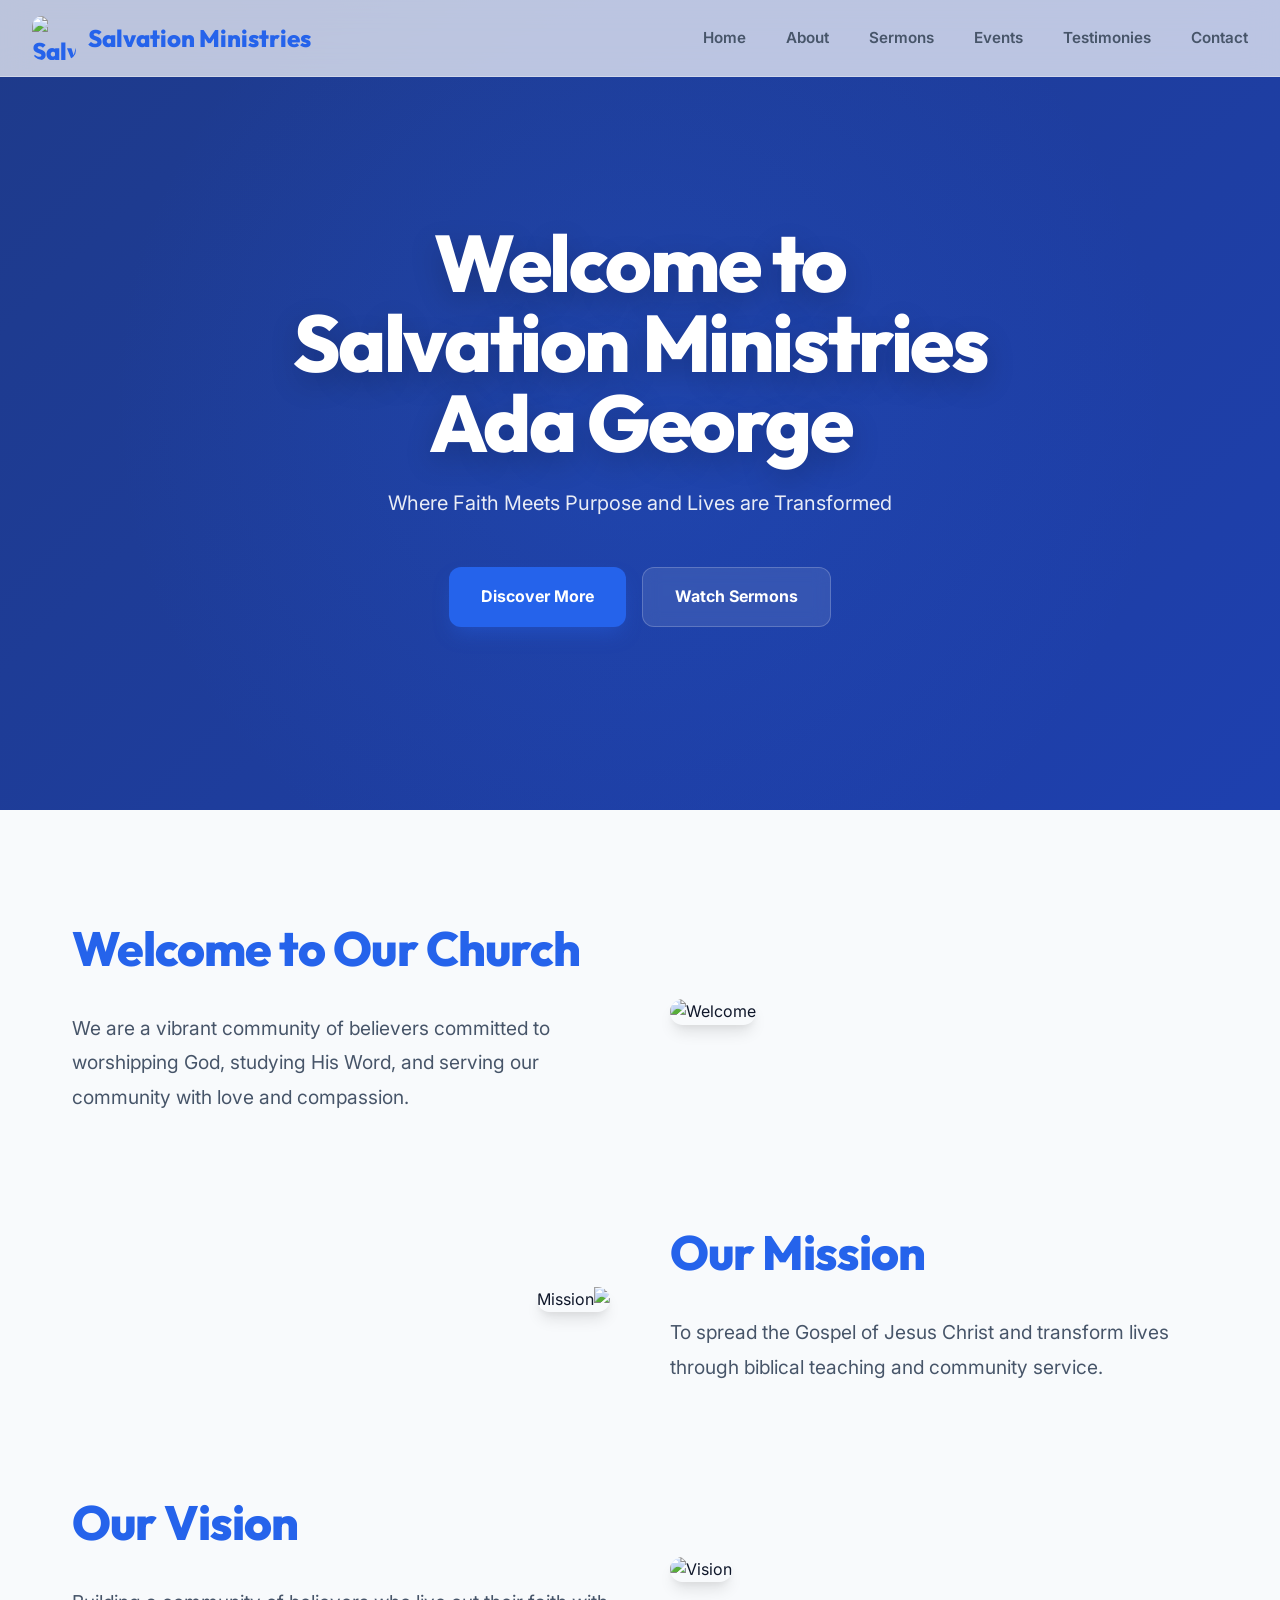
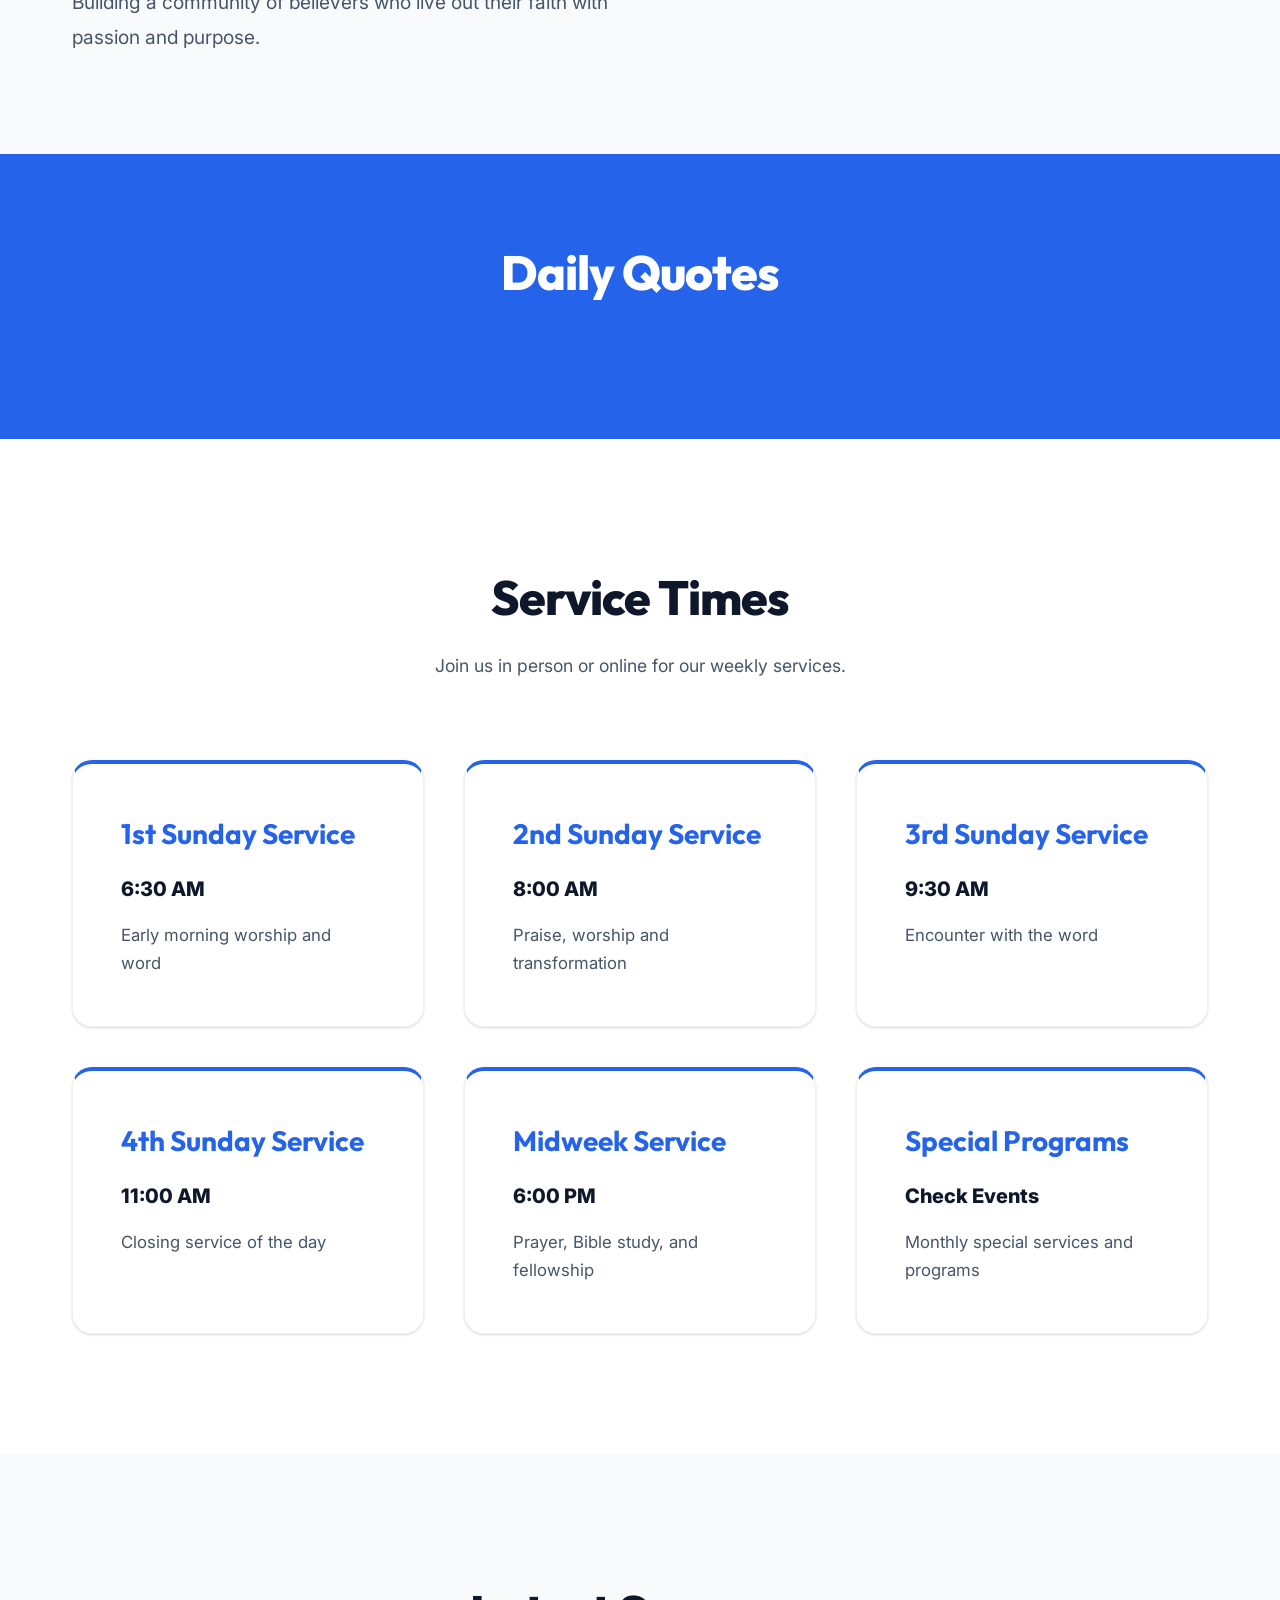
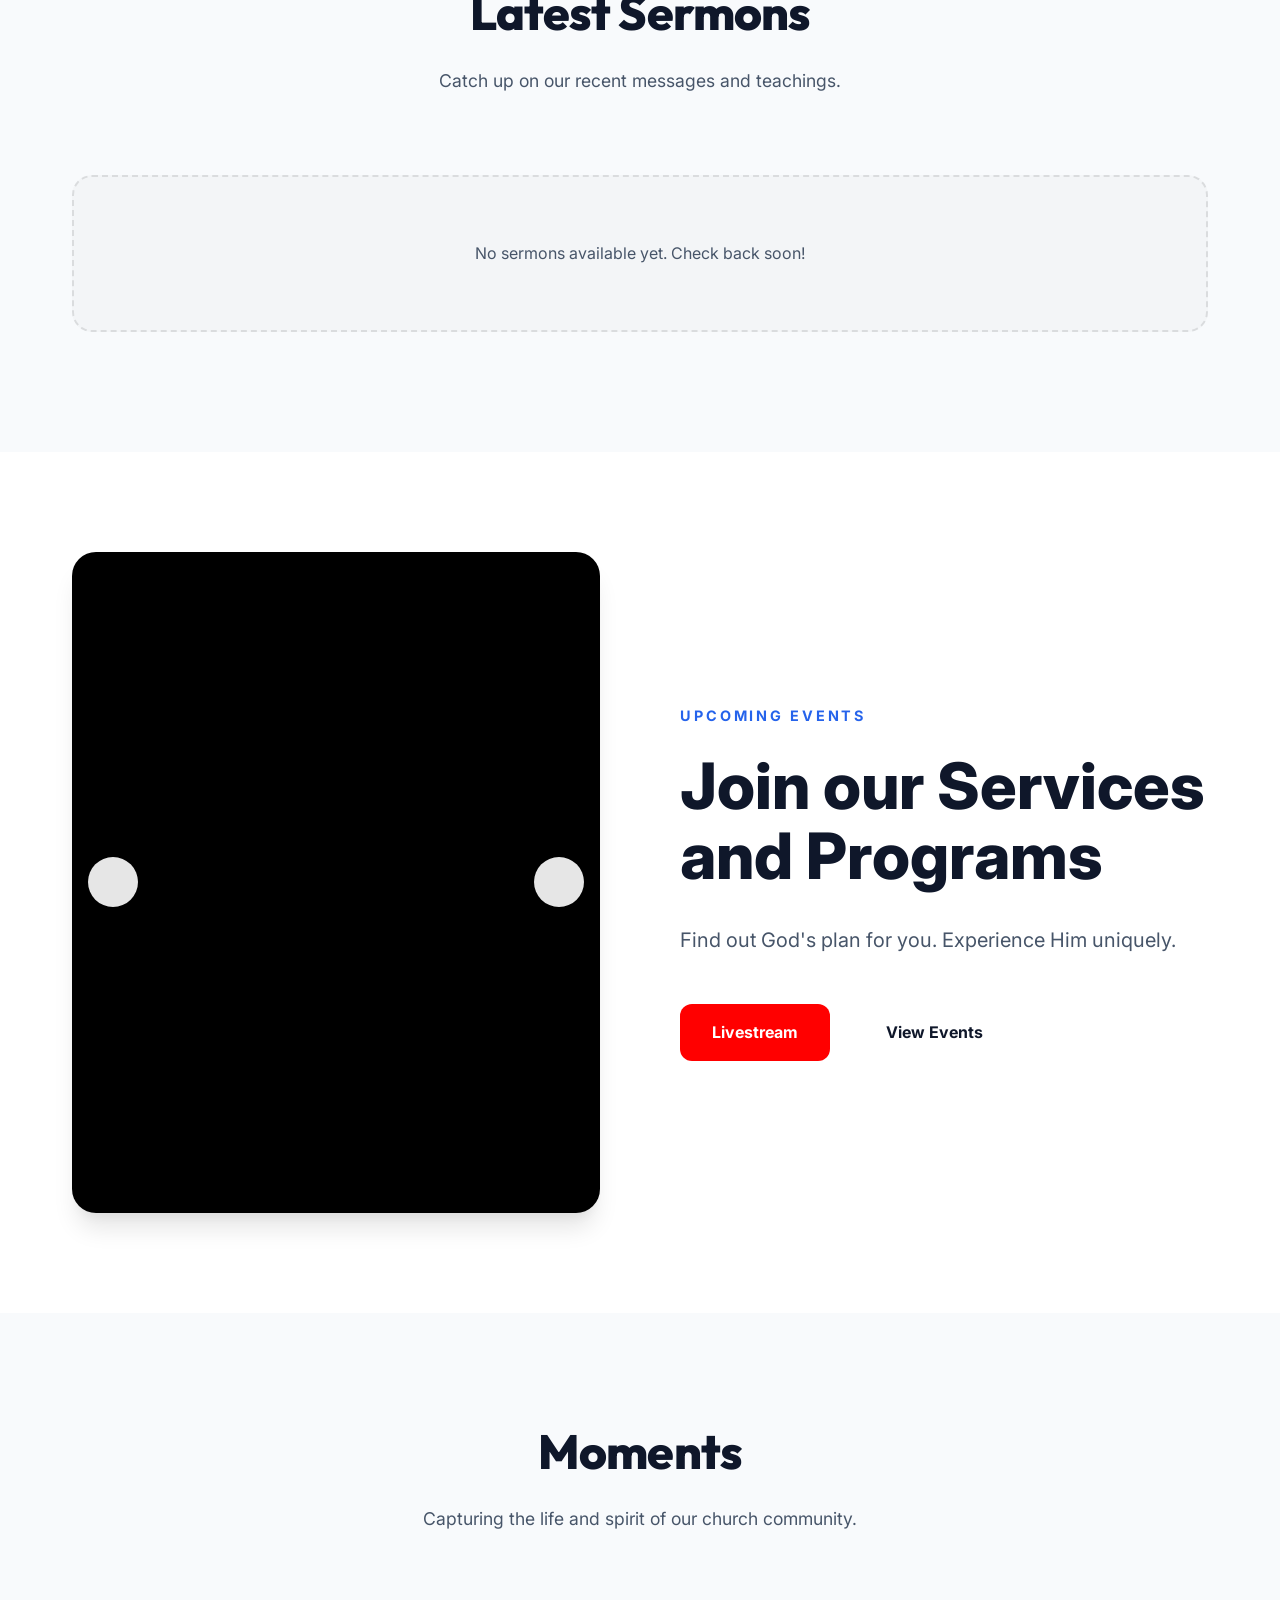
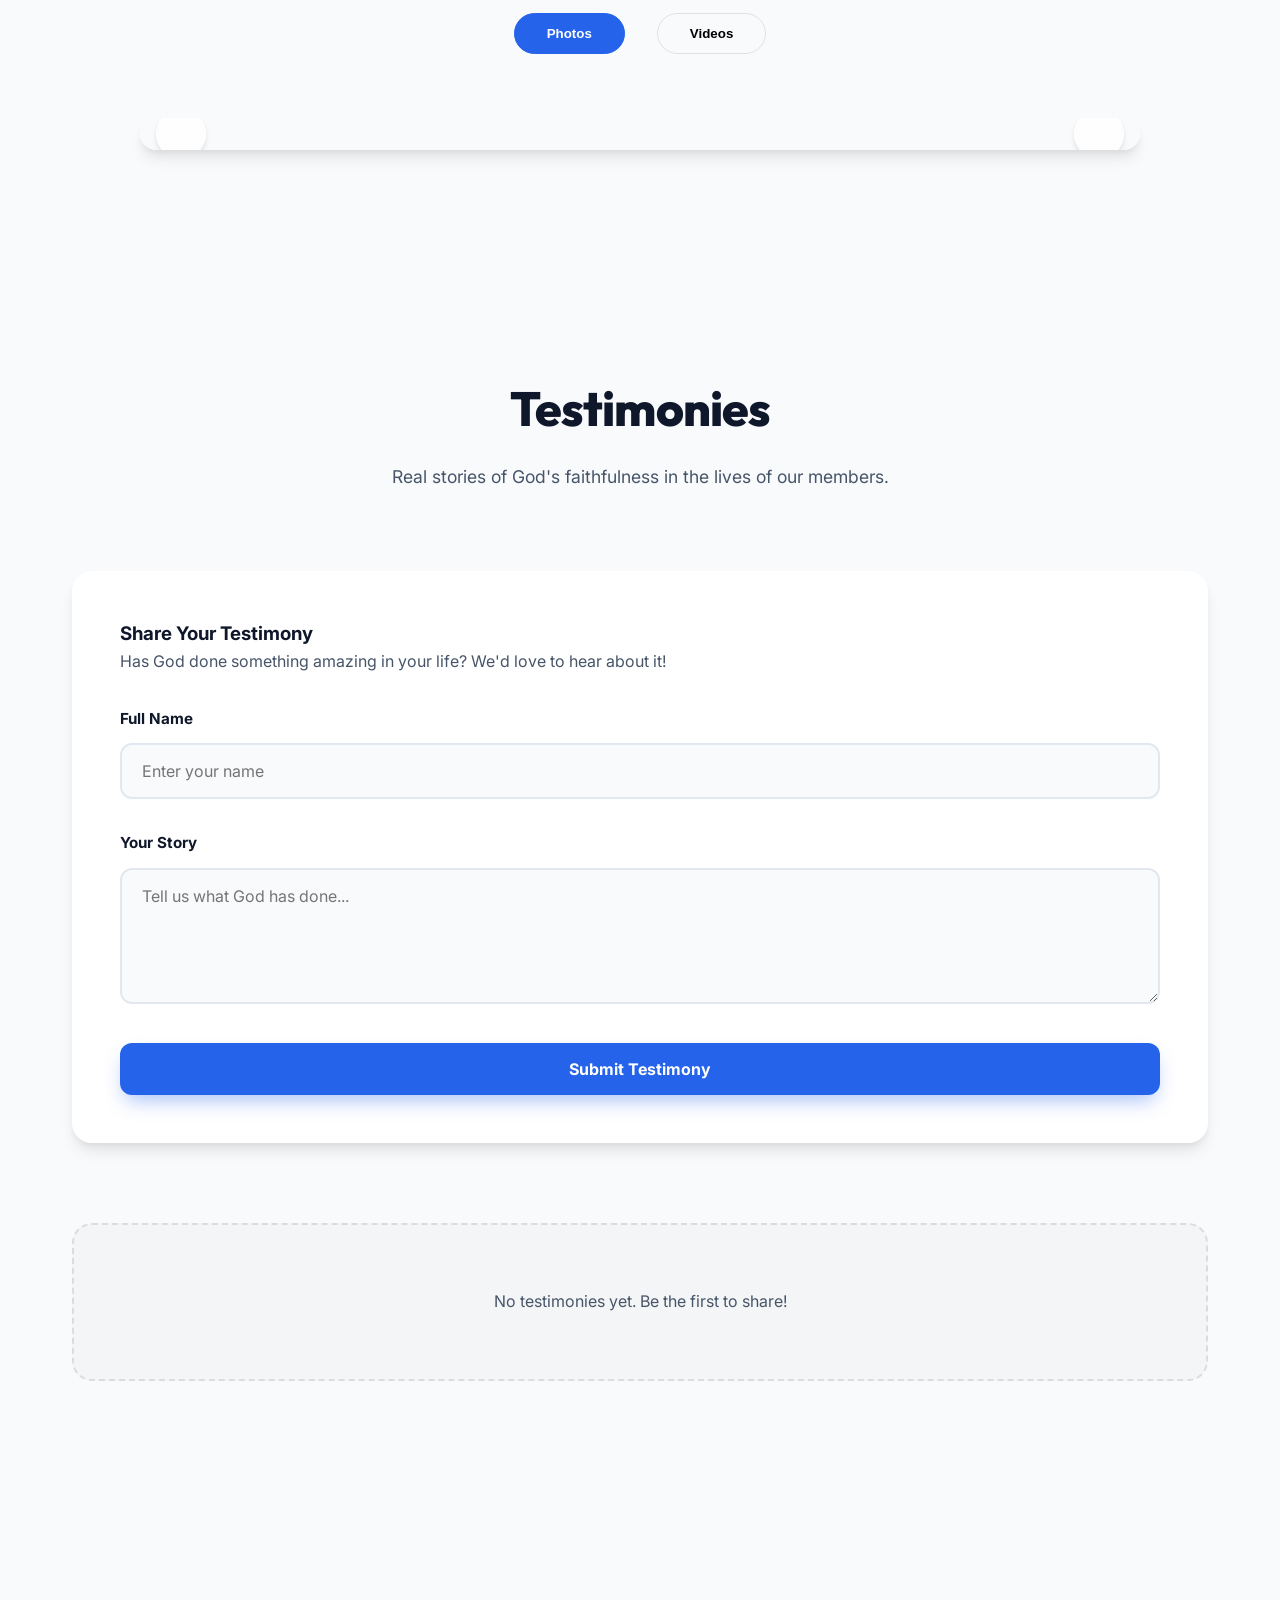
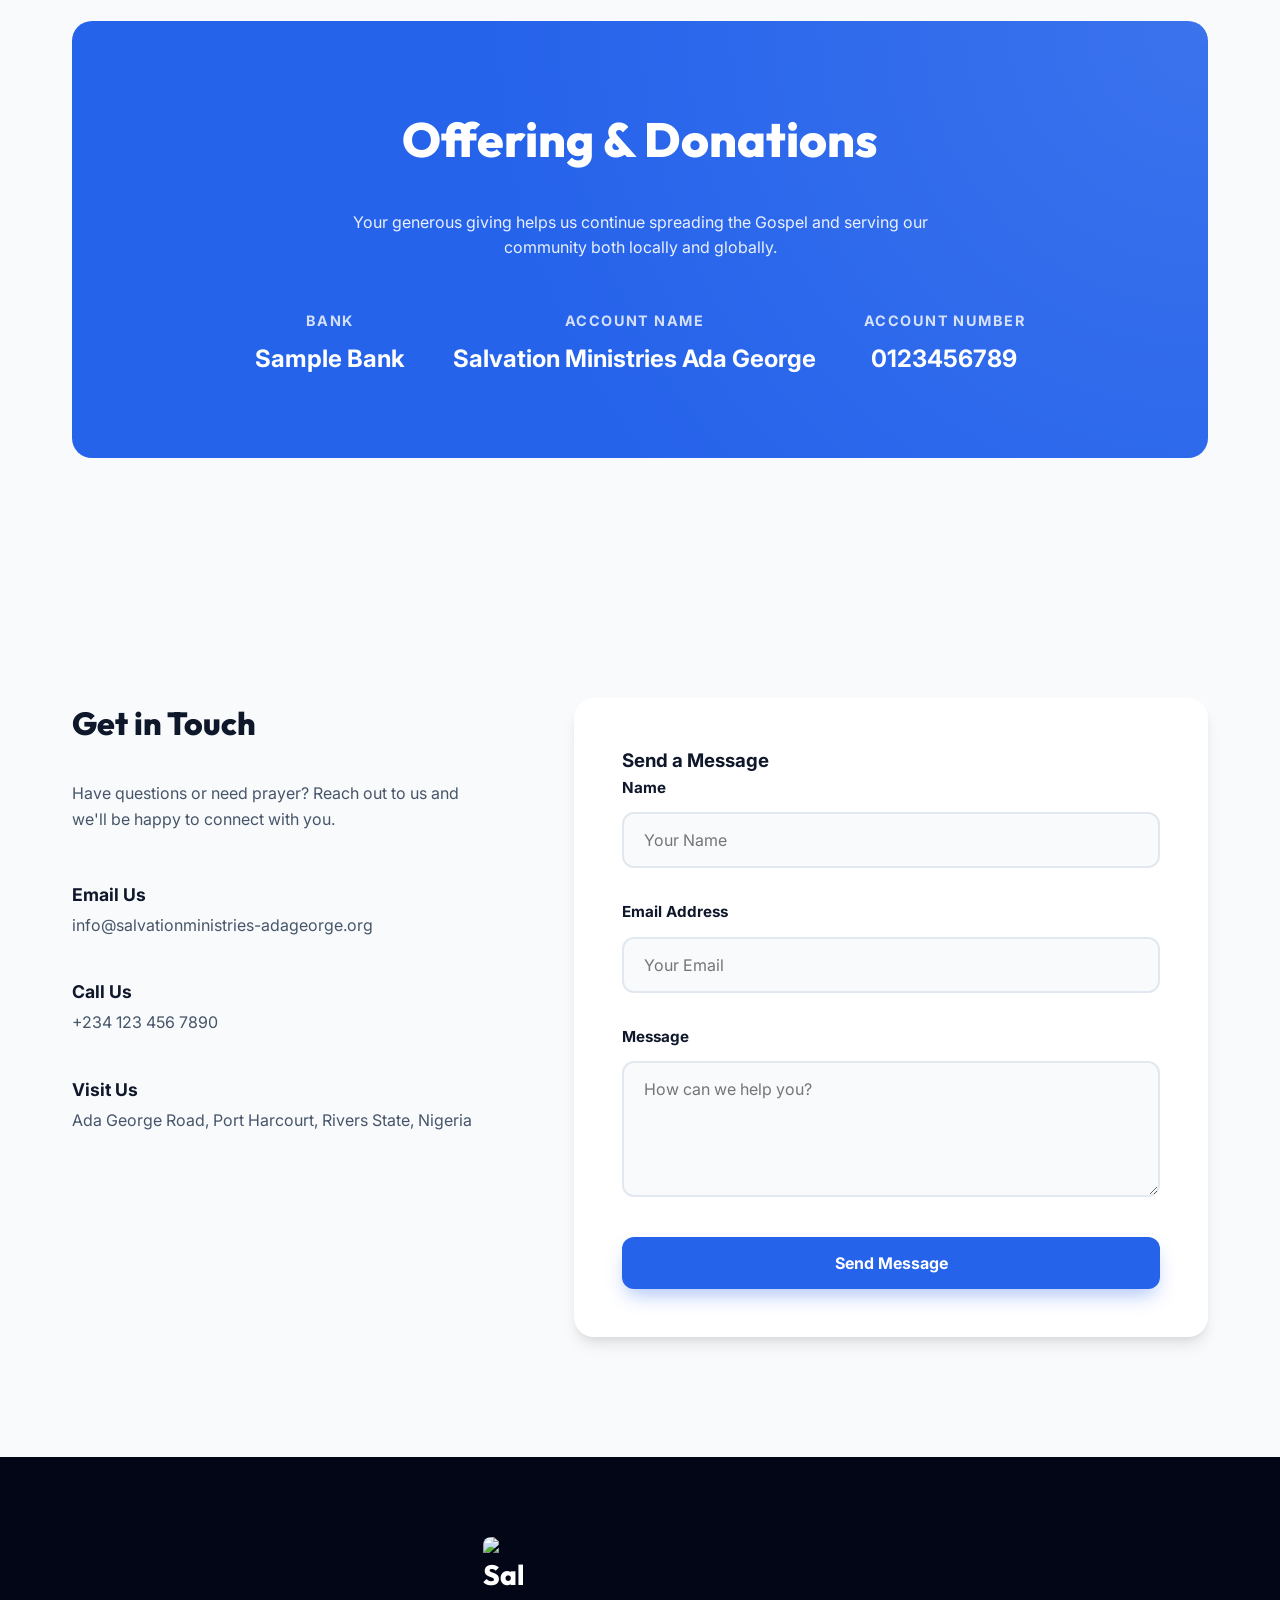
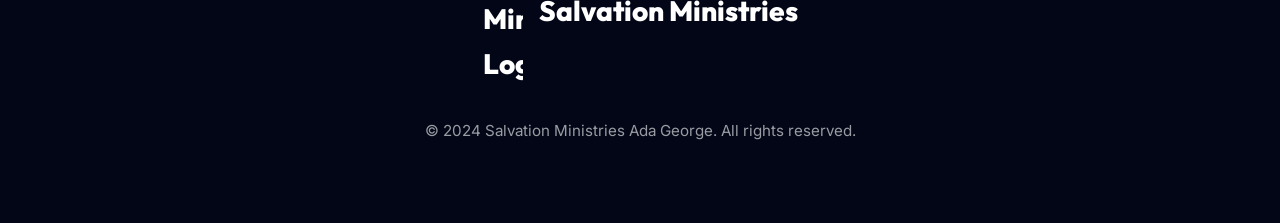
==== commit 9e00d473: "Add files via upload" ====
--- a/index.html
+++ b/index.html
@@ -93,11 +93,26 @@
                 <h2 class="section-title">Service Times</h2>
                 <p class="section-subtitle">Join us in person or online for our weekly services.</p>
             </div>
-            <div class="grid">
-                <div class="card service-card" id="sundayService">
-                    <h3 class="service-title">Sunday Worship</h3>
-                    <div class="service-time">8:00 AM - 11:00 AM</div>
-                    <p class="service-description">Join us for praise, worship, and powerful biblical teaching</p>
+            <div class="grid" id="servicesGrid">
+                <div class="card service-card" id="sundayService1">
+                    <h3 class="service-title">1st Sunday Service</h3>
+                    <div class="service-time">6:30 AM</div>
+                    <p class="service-description">Early morning worship and word</p>
+                </div>
+                <div class="card service-card" id="sundayService2">
+                    <h3 class="service-title">2nd Sunday Service</h3>
+                    <div class="service-time">8:00 AM</div>
+                    <p class="service-description">Praise, worship and transformation</p>
+                </div>
+                <div class="card service-card" id="sundayService3">
+                    <h3 class="service-title">3rd Sunday Service</h3>
+                    <div class="service-time">9:30 AM</div>
+                    <p class="service-description">Encounter with the word</p>
+                </div>
+                <div class="card service-card" id="sundayService4">
+                    <h3 class="service-title">4th Sunday Service</h3>
+                    <div class="service-time">11:00 AM</div>
+                    <p class="service-description">Closing service of the day</p>
                 </div>
                 <div class="card service-card" id="midweekService">
                     <h3 class="service-title">Midweek Service</h3>
@@ -147,7 +162,7 @@
                     <h2 class="split-title">Join our Services and Programs</h2>
                     <p class="split-description">Find out God's plan for you. Experience Him uniquely.</p>
                     <div class="split-btns">
-                        <a href="https://www.youtube.com/@SalvationMinistries" target="_blank" class="btn btn-red">Livestream</a>
+                        <a href="https://www.youtube.com/@SalvationMinistries" target="_blank" class="btn btn-red" id="livestreamBtn">Livestream</a>
                         <a href="#events" class="btn btn-outline">View Events</a>
                     </div>
                 </div>
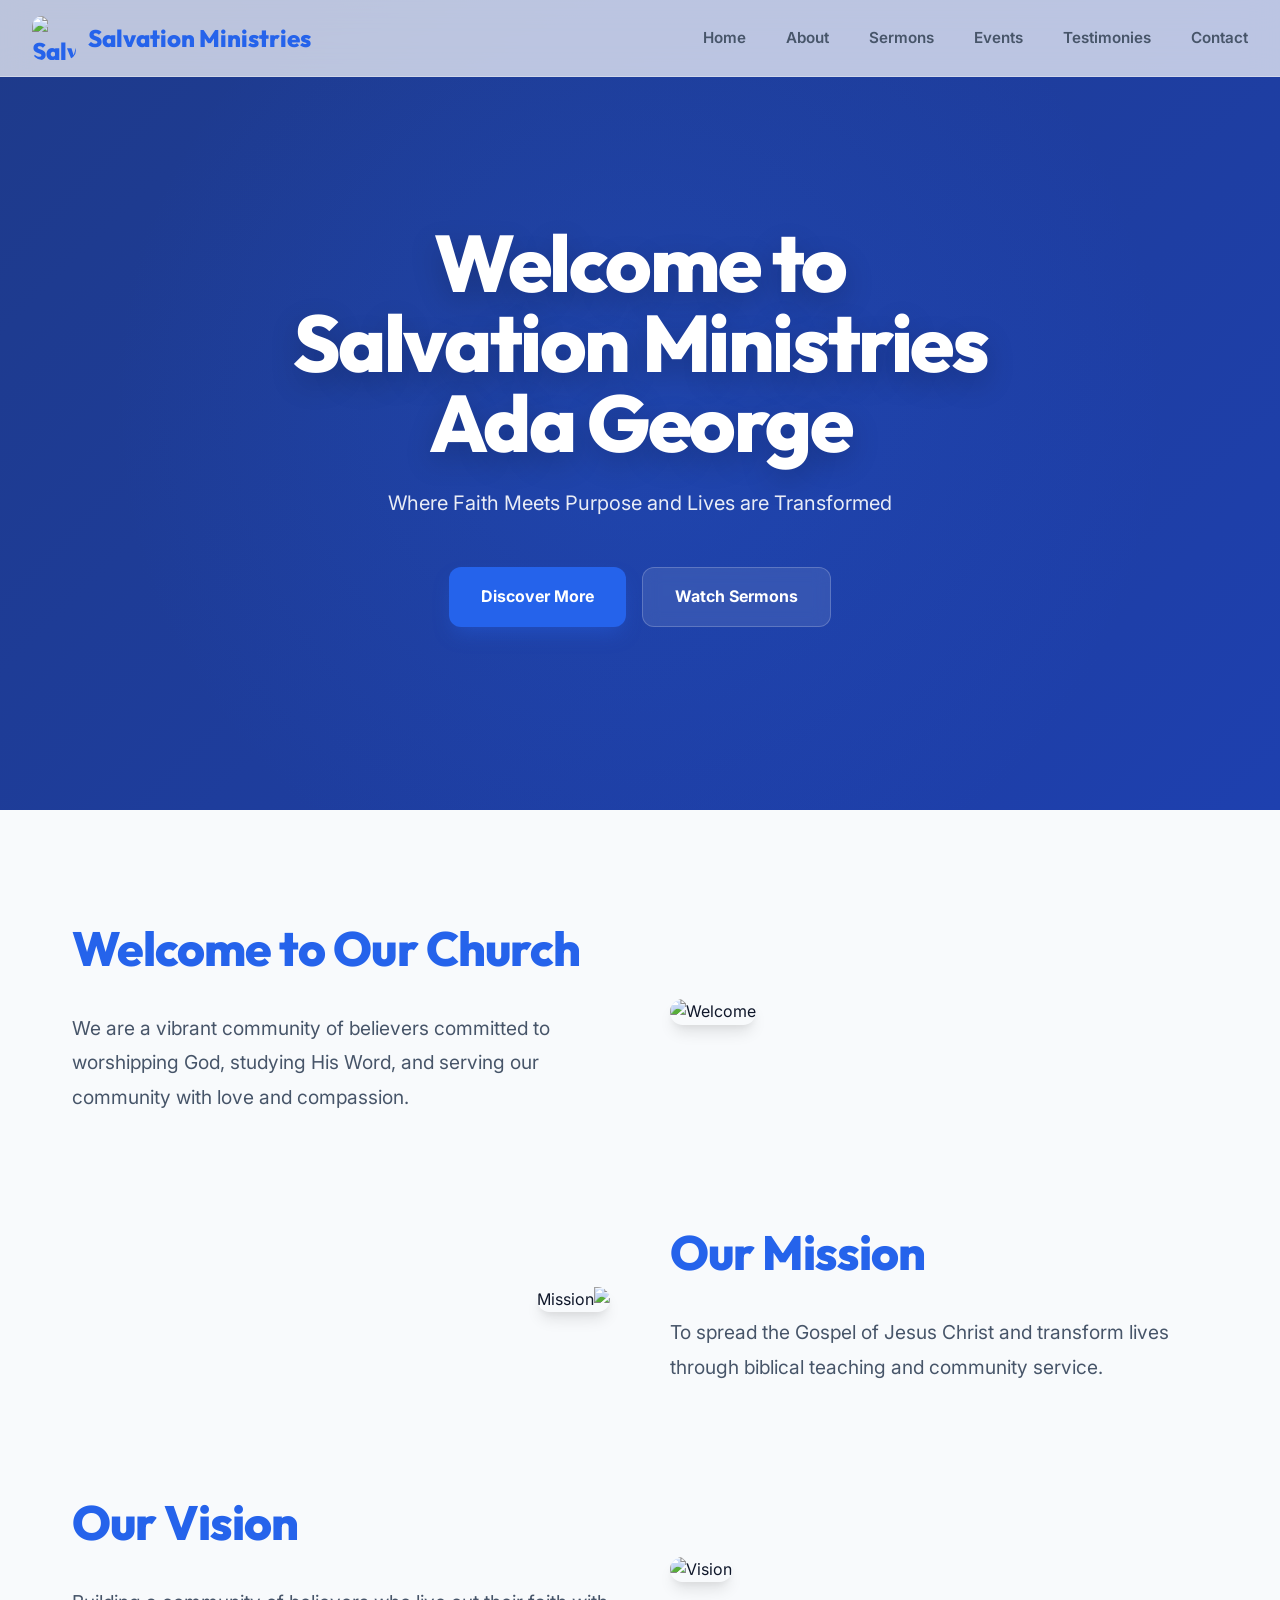
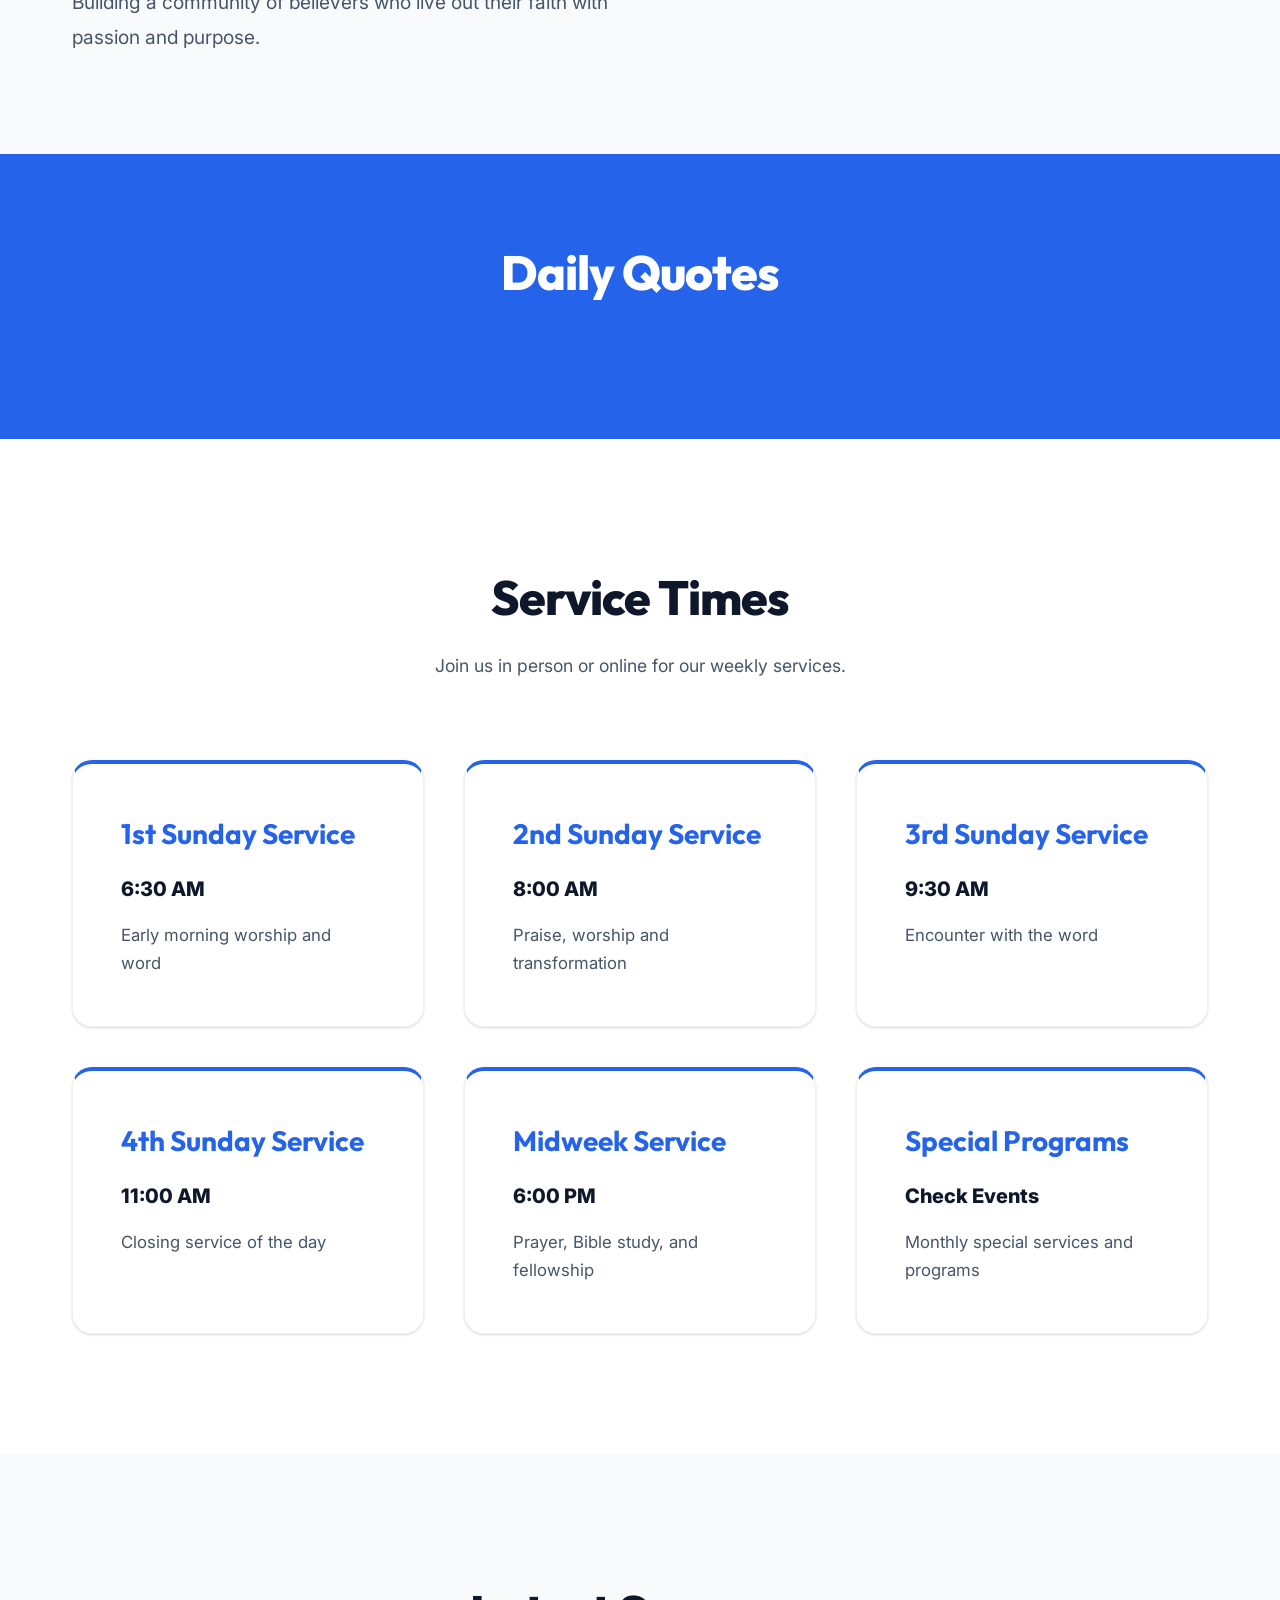
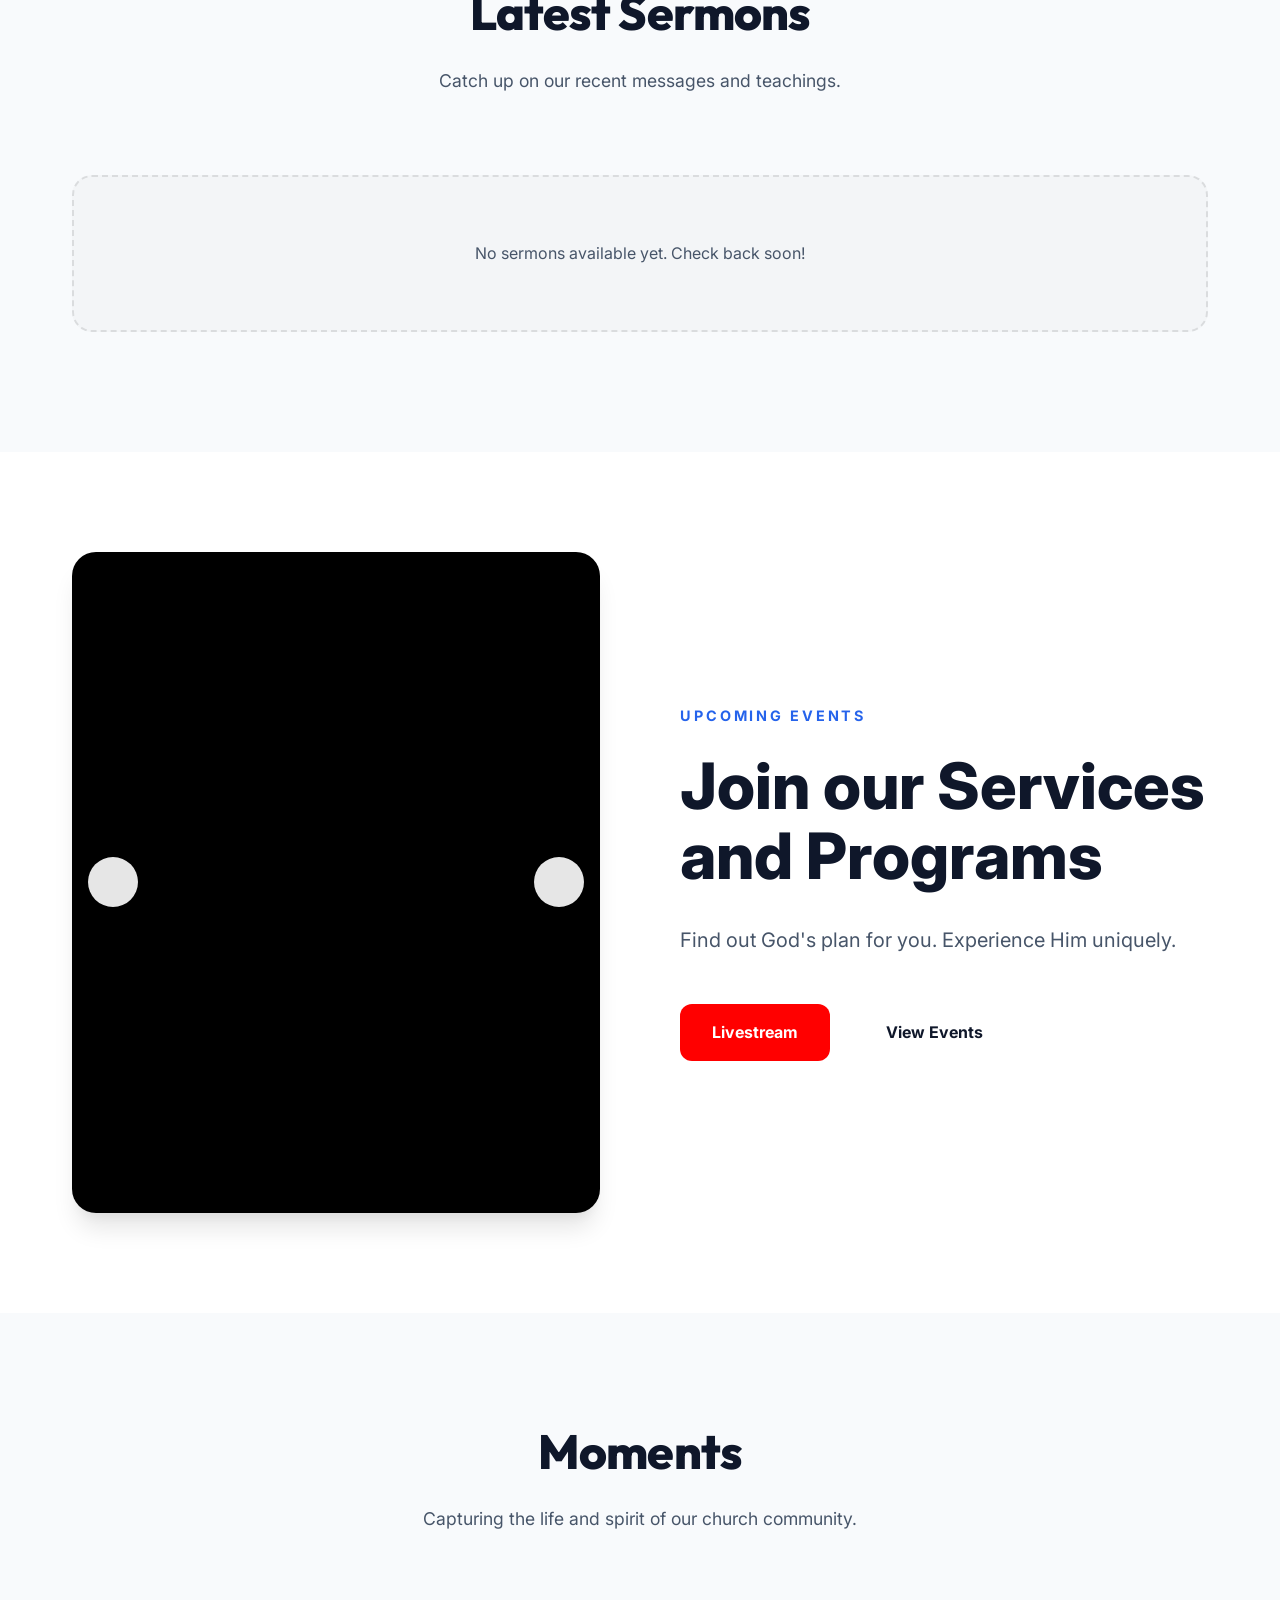
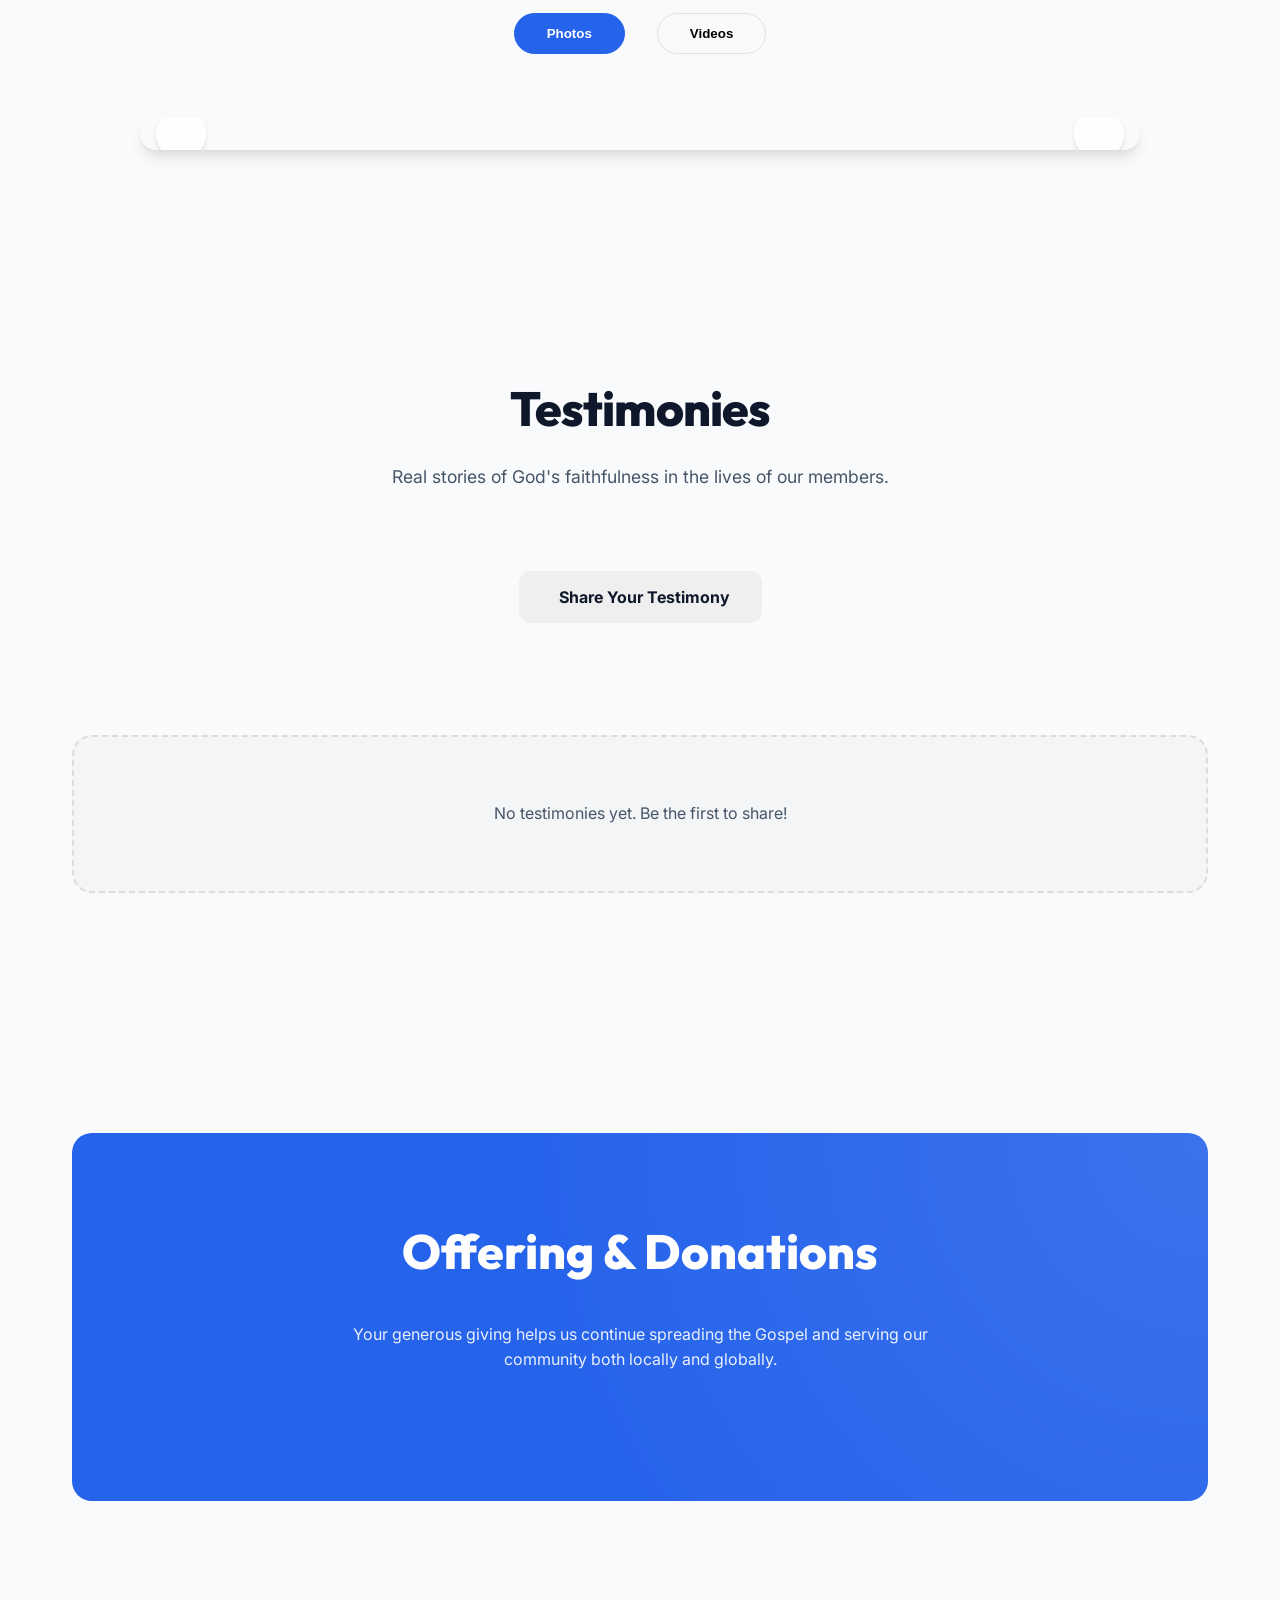
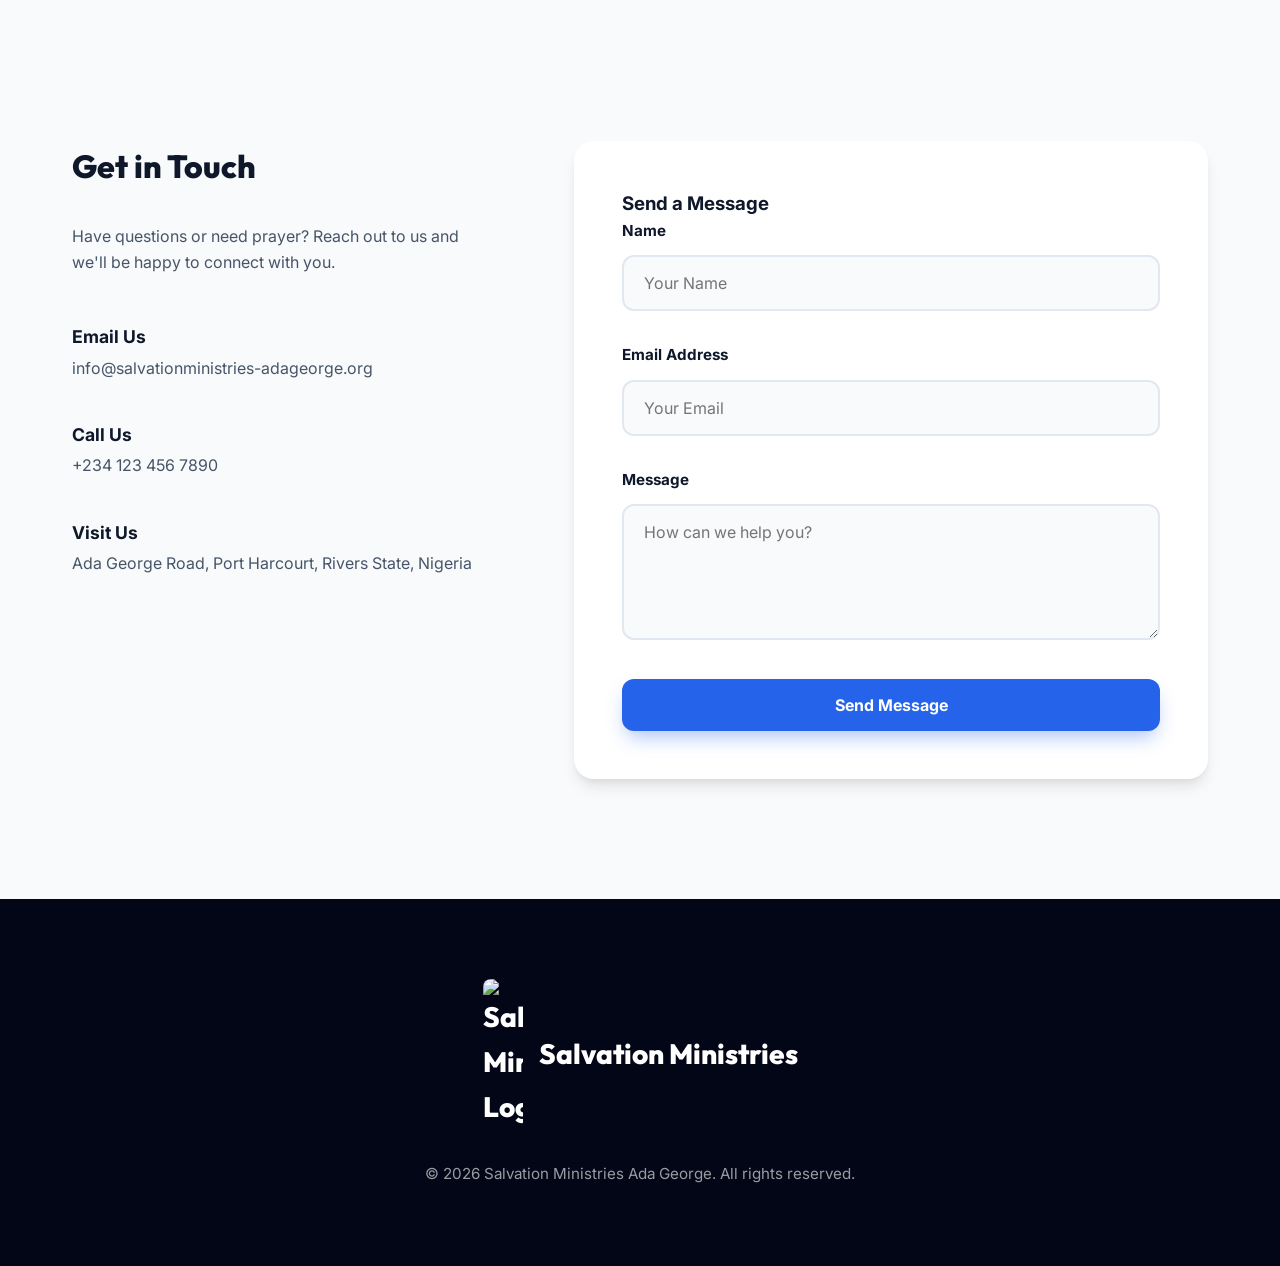
==== commit 07e1f5a9: "Add files via upload" ====
--- a/index.html
+++ b/index.html
@@ -18,6 +18,9 @@
                 <img src="/uploads/1775217322747_image.png" alt="Salvation Ministries Logo">
                 <span>Salvation Ministries</span>
             </a>
+            <button class="mobile-toggle" id="mobileToggle">
+                <i data-lucide="menu"></i>
+            </button>
             <ul class="nav-menu" id="navMenu">
                 <li><a href="#home" class="nav-link">Home</a></li>
                 <li><a href="#about" class="nav-link">About</a></li>
@@ -213,22 +216,29 @@
                 <p class="section-subtitle">Real stories of God's faithfulness in the lives of our members.</p>
             </div>
             
-            <div class="grid" style="margin-bottom: 5rem;">
-                <div class="form-card">
-                    <h3>Share Your Testimony</h3>
-                    <p style="margin-bottom: 2rem; color: var(--text-muted);">Has God done something amazing in your life? We'd love to hear about it!</p>
-                    <form id="testimonyForm">
-                        <div class="form-group">
-                            <label for="testimonyName">Full Name</label>
-                            <input type="text" id="testimonyName" placeholder="Enter your name" required>
-                        </div>
-                        <div class="form-group">
-                            <label for="testimonyMessage">Your Story</label>
-                            <textarea id="testimonyMessage" placeholder="Tell us what God has done..." rows="5" required></textarea>
-                        </div>
-                        <button type="submit" class="btn btn-primary" style="width: 100%;">Submit Testimony</button>
-                    </form>
-                    <div id="testimonyFeedback" class="form-feedback"></div>
+            <div class="testimony-toggle-wrapper" style="margin-bottom: 5rem;">
+                <button id="toggleTestimonyBtn" class="btn btn-outline" style="margin: 0 auto 2rem; display: flex; align-items: center; gap: 0.5rem;">
+                    <i data-lucide="plus-circle"></i>
+                    Share Your Testimony
+                </button>
+                
+                <div id="testimonyFormContainer" class="testimony-form-container">
+                    <div class="form-card" style="max-width: 600px; margin: 0 auto;">
+                        <h3>Share Your Testimony</h3>
+                        <p style="margin-bottom: 2rem; color: var(--text-muted);">Has God done something amazing in your life? We'd love to hear about it!</p>
+                        <form id="testimonyForm">
+                            <div class="form-group">
+                                <label for="testimonyName">Full Name</label>
+                                <input type="text" id="testimonyName" placeholder="Enter your name" required>
+                            </div>
+                            <div class="form-group">
+                                <label for="testimonyMessage">Your Story</label>
+                                <textarea id="testimonyMessage" placeholder="Tell us what God has done..." rows="5" required></textarea>
+                            </div>
+                            <button type="submit" class="btn btn-primary" style="width: 100%;">Submit Testimony</button>
+                        </form>
+                        <div id="testimonyFeedback" class="form-feedback"></div>
+                    </div>
                 </div>
             </div>
 
@@ -245,19 +255,8 @@
             <div class="offering">
                 <h2>Offering & Donations</h2>
                 <p style="max-width: 600px; margin: 0 auto 3rem; opacity: 0.9;">Your generous giving helps us continue spreading the Gospel and serving our community both locally and globally.</p>
-                <div class="offering-details">
-                    <div class="offering-item">
-                        <h4>Bank</h4>
-                        <p id="offeringBank">Sample Bank</p>
-                    </div>
-                    <div class="offering-item">
-                        <h4>Account Name</h4>
-                        <p id="offeringAccountName">Salvation Ministries Ada George</p>
-                    </div>
-                    <div class="offering-item">
-                        <h4>Account Number</h4>
-                        <p id="offeringAccountNumber">0123456789</p>
-                    </div>
+                <div class="offering-grid" id="offeringAccounts">
+                    <!-- Bank accounts will be loaded here -->
                 </div>
             </div>
         </div>
@@ -320,7 +319,7 @@
                 <img src="/uploads/1775217322747_image.png" alt="Salvation Ministries Logo" style="width: 40px; border-radius: 8px;">
                 <span>Salvation Ministries</span>
             </div>
-            <p>&copy; 2024 Salvation Ministries Ada George. All rights reserved.</p>
+            <p>&copy; 2026 Salvation Ministries Ada George. All rights reserved.</p>
         </div>
     </footer>
 
--- a/styles.css
+++ b/styles.css
@@ -110,6 +110,15 @@
     object-fit: cover;
 }
 
+.mobile-toggle {
+    display: none;
+    background: none;
+    border: none;
+    color: var(--text-dark);
+    cursor: pointer;
+    padding: 0.5rem;
+}
+
 .nav-menu {
     display: flex;
     list-style: none;
@@ -332,6 +341,11 @@
 }
 
 /* Sermon Cards Specific */
+#sermonsGrid {
+    grid-template-columns: repeat(auto-fit, minmax(280px, 1fr));
+    gap: 1.5rem;
+}
+
 .sermon-card {
     padding: 0;
     overflow: hidden;
@@ -353,7 +367,30 @@
 }
 
 .sermon-info {
-    padding: 2rem;
+    padding: 1.25rem;
+}
+
+.sermon-title {
+    font-size: 1.25rem;
+    margin-bottom: 0.25rem;
+    font-weight: 700;
+}
+
+.sermon-date {
+    font-size: 0.85rem;
+    color: var(--primary-color);
+    font-weight: 600;
+    margin-bottom: 0.75rem;
+}
+
+.sermon-description {
+    font-size: 0.9rem;
+    line-height: 1.5;
+    color: var(--text-muted);
+    display: -webkit-box;
+    -webkit-line-clamp: 2;
+    -webkit-box-orient: vertical;
+    overflow: hidden;
 }
 
 /* Event Cards Specific */
@@ -412,6 +449,30 @@
     margin-top: auto;
 }
 
+/* Testimony Form Toggle */
+.testimony-form-container {
+    max-height: 0;
+    overflow: hidden;
+    transition: max-height 0.5s cubic-bezier(0.4, 0, 0.2, 1), opacity 0.3s ease, transform 0.3s ease;
+    opacity: 0;
+    transform: translateY(-10px);
+}
+
+.testimony-form-container.active {
+    max-height: 1000px; /* Large enough to fit content */
+    opacity: 1;
+    transform: translateY(0);
+    margin-top: 2rem;
+}
+
+#toggleTestimonyBtn i {
+    transition: transform 0.3s ease;
+}
+
+#toggleTestimonyBtn.active i {
+    transform: rotate(45deg);
+}
+
 /* Offering Section */
 .offering {
     background: var(--primary-color);
@@ -440,25 +501,56 @@
     margin-bottom: 2rem;
 }
 
-.offering-details {
-    display: flex;
-    flex-wrap: wrap;
-    justify-content: center;
-    gap: 3rem;
+.offering-grid {
+    display: grid;
+    grid-template-columns: repeat(auto-fit, minmax(300px, 1fr));
+    gap: 2rem;
     margin-top: 3rem;
 }
 
+.offering-card {
+    background: rgba(255, 255, 255, 0.1);
+    backdrop-filter: blur(10px);
+    padding: 2.5rem;
+    border-radius: var(--radius-lg);
+    border: 1px solid rgba(255, 255, 255, 0.2);
+    text-align: left;
+    transition: var(--transition);
+}
+
+.offering-card:hover {
+    background: rgba(255, 255, 255, 0.15);
+    transform: translateY(-5px);
+}
+
+.offering-card h3 {
+    font-size: 1.25rem;
+    margin-bottom: 1.5rem;
+    color: white;
+    font-weight: 700;
+    border-bottom: 1px solid rgba(255, 255, 255, 0.2);
+    padding-bottom: 0.75rem;
+}
+
+.offering-item {
+    margin-bottom: 1rem;
+}
+
+.offering-item:last-child {
+    margin-bottom: 0;
+}
+
 .offering-item h4 {
-    font-size: 0.9rem;
+    font-size: 0.8rem;
     text-transform: uppercase;
     letter-spacing: 0.1em;
-    opacity: 0.8;
-    margin-bottom: 0.5rem;
+    opacity: 0.7;
+    margin-bottom: 0.25rem;
 }
 
 .offering-item p {
-    font-size: 1.5rem;
-    font-weight: 700;
+    font-size: 1.1rem;
+    font-weight: 600;
 }
 
 /* Contact Section */
@@ -1010,26 +1102,66 @@
         grid-template-columns: 1fr;
         gap: 4rem;
     }
+    .events-split-grid {
+        grid-template-columns: 1fr;
+        gap: 4rem;
+    }
+    .split-title {
+        font-size: 3rem;
+    }
 }
 
 @media (max-width: 768px) {
     section {
         padding: 80px 0;
     }
+    .mobile-toggle {
+        display: block;
+    }
+    .nav-menu {
+        position: fixed;
+        top: 80px;
+        left: 0;
+        right: 0;
+        background: var(--bg-white);
+        flex-direction: column;
+        padding: 2rem;
+        gap: 1.5rem;
+        box-shadow: var(--shadow-lg);
+        transform: translateY(-150%);
+        transition: transform 0.4s cubic-bezier(0.4, 0, 0.2, 1);
+        z-index: 99;
+    }
+    .nav-menu.active {
+        transform: translateY(0);
+    }
+    body.dark-mode .nav-menu {
+        background: var(--bg-card);
+    }
     .hero-title {
-        font-size: 3.5rem;
+        font-size: 3rem;
     }
     .section-title {
+        font-size: 2.25rem;
+    }
+    .offering {
+        padding: 4rem 1.5rem;
+    }
+    .offering h2 {
         font-size: 2.5rem;
     }
-    .nav-menu {
-        display: none;
-    }
-    .offering {
-        padding: 3rem 1.5rem;
-    }
-    .offering h2 {
-        font-size: 2rem;
+    .about-item {
+        flex-direction: column !important;
+        gap: 3rem;
+    }
+    .about-image {
+        height: 300px;
+    }
+    .moment-slide img {
+        height: 400px;
+    }
+    .split-btns {
+        flex-direction: column;
     }
 }
 
